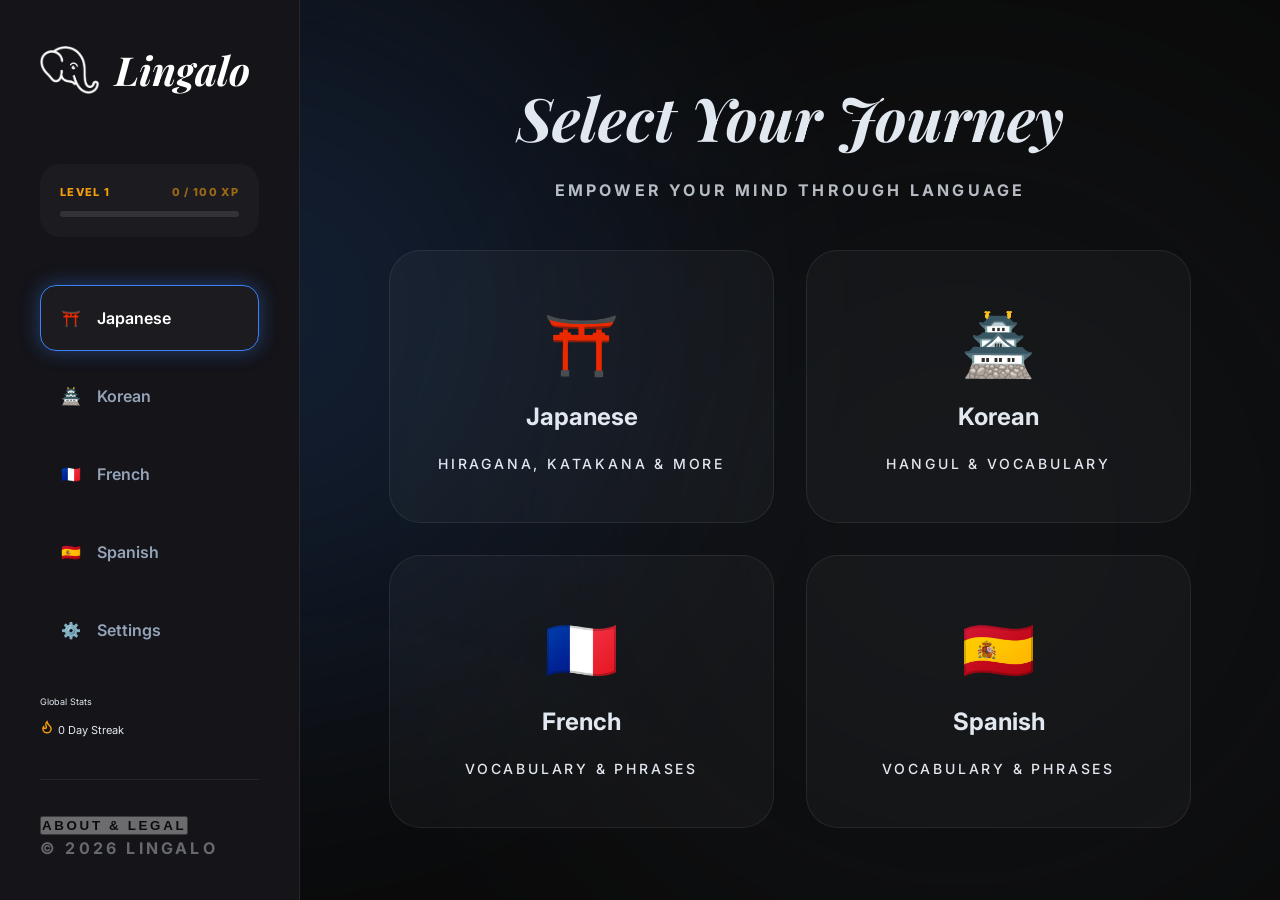
==== index.html @ cacd9b92 "Aded spanish language option, hopefully fixed Day Streak Stat" ====
<!DOCTYPE html>
<html lang="en">
<head>
    <meta charset="UTF-8">
    <meta name="viewport" content="width=device-width, initial-scale=1.0, maximum-scale=1.0, user-scalable=no, viewport-fit=cover">
    <title>Lingalo - Master Languages Professionally</title>
    <!-- SEO & Social Meta Tags -->
    <meta name="description" content="Master Japanese and Korean with Lingalo. Sleek, professional language learning with spaced repetition, XP gamification, and custom vocabulary tools.">
    <meta name="keywords" content="Japanese, Korean, Hiragana, Katakana, Hangul, SRS, Language Learning">
    <meta property="og:title" content="Lingalo - Master Languages">
    <meta property="og:description" content="Elevate your language skills with a professional, dashboard-driven learning experience.">
    <meta property="og:image" content="logo.png">
    <meta property="og:type" content="website">
    <meta name="twitter:card" content="summary_large_image">
    
    <link rel="icon" type="image/x-icon" href="favicon.ico">
    <link rel="manifest" href="manifest.json">
    <meta name="theme-color" content="#0b0b0b">

    <link rel="preconnect" href="https://fonts.googleapis.com">
    <link rel="preconnect" href="https://fonts.gstatic.com" crossorigin>
    <link href="https://fonts.googleapis.com/css2?family=Inter:wght@300;400;500;600;700&family=Noto+Sans+JP:wght@400;700&family=Noto+Sans+KR:wght@400;700&family=Playfair+Display:ital,wght@0,400;0,700;1,400&display=swap" rel="stylesheet">
    <link rel="stylesheet" href="styles.css">
</head>
<body>
    <div class="ambient-light">
        <div class="orb orb-1" id="orb-1"></div>
        <div class="orb orb-2" id="orb-2"></div>
    </div>

    <!-- MOBILE HEADER -->
    <header class="mobile-header">
        <div class="flex items-center gap-3">
            <img src="logo.png" alt="Logo" style="height: 32px; width: auto;">
            <h1 class="logo-text" style="font-size: 1.25rem;">Lingalo</h1>
        </div>
        <button type="button" id="menu-toggle" class="btn-outline" style="padding: 0.5rem 0.75rem;">
            <svg width="20" height="20" viewBox="0 0 24 24" fill="none" stroke="currentColor" stroke-width="2"><line x1="3" y1="12" x2="21" y2="12"/><line x1="3" y1="6" x2="21" y2="6"/><line x1="3" y1="18" x2="21" y2="18"/></svg>
        </button>
    </header>

    <div id="menu-overlay" class="mobile-menu-overlay"></div>
    <div id="mobile-drawer" class="mobile-drawer">
        <div class="flex justify-between items-center mb-8">
            <div class="flex items-center gap-3">
                <img src="logo.png" alt="Logo" style="height: 32px; width: auto;">
                <h1 class="logo-text" style="font-size: 1.5rem;">Lingalo</h1>
            </div>
            <button type="button" id="menu-close" class="text-white opacity-50">&times;</button>
        </div>
        
        <div class="xp-container" style="margin-bottom: 2rem;">
            <div class="flex justify-between items-center mb-1">
                <span class="xp-text">Level <span class="m-user-level">1</span></span>
                <span class="xp-text" style="opacity: 0.6;"><span class="m-user-xp">0</span> XP</span>
            </div>
            <div class="xp-bar-bg"><div class="xp-bar-fill m-xp-bar-fill"></div></div>
        </div>

        <nav class="nav-links">
            <div class="nav-item" data-lang="japanese" onclick="selectLanguage('japanese'); toggleMenu(false)">
                <span>⛩️</span>
                Japanese
            </div>
            <div class="nav-item" data-lang="korean" onclick="selectLanguage('korean'); toggleMenu(false)">
                <span>🏯</span>
                Korean
            </div>
            <div class="nav-item" data-lang="french" onclick="selectLanguage('french'); toggleMenu(false)">
                <span>🇫🇷</span>
                French
            </div>
            <div class="nav-item" data-lang="spanish" onclick="selectLanguage('spanish'); toggleMenu(false)">
                <span>🇪🇸</span>
                Spanish
            </div>
            <div class="nav-item" onclick="showSettings(); toggleMenu(false)">
                <span>⚙️</span>
                Settings
            </div>
        </nav>
    </div>

    <div class="app-container">
        <!-- SIDEBAR -->
        <aside class="sidebar">
            <div class="logo-container flex items-center gap-4">
                <img src="logo.png" alt="Logo" style="height: 48px; width: auto;">
                <h1 class="logo-text">Lingalo</h1>
            </div>

            <!-- XP / LEVEL CARD -->
            <div class="xp-container">
                <div class="flex justify-between items-center mb-1">
                    <span class="xp-text">Level <span id="user-level">1</span></span>
                    <span class="xp-text" style="opacity: 0.6;"><span id="user-xp">0</span> / <span id="xp-next">100</span> XP</span>
                </div>
                <div class="xp-bar-bg">
                    <div id="xp-bar-fill" class="xp-bar-fill"></div>
                </div>
            </div>

            <nav class="nav-links">
                <div class="nav-item active" data-lang="japanese" onclick="selectLanguage('japanese')">
                    <span>⛩️</span>
                    Japanese
                </div>
                <div class="nav-item" data-lang="korean" onclick="selectLanguage('korean')">
                    <span>🏯</span>
                    Korean
                </div>
                <div class="nav-item" data-lang="french" onclick="selectLanguage('french')">
                    <span>🇫🇷</span>
                    French
                </div>
                <div class="nav-item" data-lang="spanish" onclick="selectLanguage('spanish')">
                    <span>🇪🇸</span>
                    Spanish
                </div>
                <div class="nav-item" id="nav-settings" onclick="showSettings()">
                    <span>⚙️</span>
                    Settings
                </div>
            </nav>
            
            <div style="margin-top: 2rem;">
                <p class="stat-label" style="font-size: 9px; margin-bottom: 0.5rem;">Global Stats</p>
                <div class="flex flex-col gap-2">
                    <div class="pill-stat" style="background: transparent; padding: 0;">
                        <svg width="14" height="14" viewBox="0 0 24 24" fill="none" stroke="#f59e0b" stroke-width="2.5"><path d="M8.5 14.5A2.5 2.5 0 0 0 11 12c0-1.38-.5-2-1-3-1.072-2.143-.224-4.054 2-6 .5 2.5 2 4.9 4 6.5 2 1.6 3 3.5 3 5.5a7 7 0 1 1-14 0c0-1.153.433-2.294 1-3a2.5 2.5 0 0 0 2.5 2.5z"/></svg>
                        <span id="global-streak" style="font-size: 11px;">0 Day Streak</span>
                    </div>
                </div>
            </div>

            <div style="margin-top: auto; padding-top: 2rem; border-top: 1px solid var(--border);">
                <button onclick="showAbout()" class="text-[10px] text-gray-500 uppercase tracking-widest font-bold opacity-40 hover:opacity-100 transition-opacity">About & Legal</button>
                <p class="text-[10px] text-gray-500 uppercase tracking-widest font-bold opacity-40 mt-2">© <span id="year"></span> Lingalo</p>
            </div>
        </aside>

        <!-- MAIN CONTENT -->
        <main class="main-content">
            <div id="progress-container" class="hidden progress-container">
                <div id="progress-bar" class="progress-bar"></div>
            </div>

            <!-- SETTINGS VIEW -->
            <section id="settings-screen" class="hidden content-body fade-in">
                <div class="max-w-2xl w-full glass-panel space-y-12">
                    <h2 class="text-5xl font-bold serif-font italic text-center">Settings</h2>
                    
                    <div class="space-y-6">
                        <div class="flex justify-between items-center p-6 bg-white/5 rounded-2xl border border-white/5">
                            <div>
                                <h4 class="font-bold">Sound Effects</h4>
                                <p class="text-sm text-muted">Audio feedback for answers</p>
                            </div>
                            <button id="toggle-sfx" class="btn-primary" style="padding: 0.5rem 1.5rem;">ON</button>
                        </div>
                        <div class="flex justify-between items-center p-6 bg-white/5 rounded-2xl border border-white/5">
                            <div>
                                <h4 class="font-bold">Reset Progress</h4>
                                <p class="text-sm text-muted">Clear all XP, Levels, and Mastery</p>
                            </div>
                            <button onclick="resetAllProgress()" class="btn-outline !text-red-500 !border-red-500/20">RESET</button>
                        </div>
                    </div>
                    <button type="button" onclick="showScreen('language')" class="btn-primary w-full">Save & Close</button>
                </div>
            </section>

            <!-- ABOUT VIEW -->
            <section id="about-screen" class="hidden content-body fade-in">
                <div class="max-w-2xl w-full glass-panel space-y-8 text-left">
                    <h2 class="text-5xl font-bold serif-font italic text-center mb-12">About Lingalo</h2>
                    <p class="text-lg">Lingalo is a professional-grade language learning tool designed for rapid mastery of Japanese and Korean script and vocabulary.</p>
                    <div class="space-y-4">
                        <h4 class="font-bold text-xl">The Branding</h4>
                        <p class="text-muted">You may notice our logo is an elephant. We chose this because an elephant never forgets, a perfect symbol for your journey toward language mastery and long-term memory retention.</p>
                    </div>
                    <div class="space-y-4">
                        <h4 class="font-bold text-xl">The Methodology</h4>
                        <p class="text-muted">We combine Spaced Repetition (SRS) logic with immediate sensory feedback to create an optimal learning environment. Every session adapts to your personal mastery levels.</p>
                    </div>
                    <div class="space-y-4">
                        <h4 class="font-bold text-xl">Privacy First</h4>
                        <p class="text-muted">Lingalo does not collect or store your personal data on any server. All your progress is saved locally in your browser's memory. We respect your privacy.</p>
                    </div>
                    <button type="button" onclick="showScreen('language')" class="btn-primary w-full mt-12">Back to Dashboard</button>
                </div>
            </section>

            <!-- LANGUAGE SCREEN -->
            <section id="language-screen" class="content-body fade-in">
                <div class="text-center space-y-8 max-w-4xl">
                    <div class="space-y-4 mb-12">
                        <h2 class="text-6xl font-bold serif-font italic">Select Your Journey</h2>
                        <p class="text-base tracking-widest text-blue-500 font-bold opacity-80 uppercase">Empower your mind through language</p>
                    </div>
                    <div class="grid grid-cols-1 md:grid-cols-2 gap-8">
                        <div class="hero-card" onclick="selectLanguage('japanese')">
                            <div class="text-6xl mb-6">⛩️</div>
                            <h3 class="text-2xl font-bold mb-2">Japanese</h3>
                            <p class="text-sm text-gray-500 uppercase tracking-widest font-medium">Hiragana, Katakana & More</p>
                        </div>
                        <div class="hero-card" onclick="selectLanguage('korean')">
                            <div class="text-6xl mb-6">🏯</div>
                            <h3 class="text-2xl font-bold mb-2">Korean</h3>
                            <p class="text-sm text-gray-500 uppercase tracking-widest font-medium">Hangul & Vocabulary</p>
                        </div>
                        <div class="hero-card" onclick="selectLanguage('french')">
                            <div class="text-6xl mb-6">🇫🇷</div>
                            <h3 class="text-2xl font-bold mb-2">French</h3>
                            <p class="text-sm text-gray-500 uppercase tracking-widest font-medium">Vocabulary & Phrases</p>
                        </div>
                        <div class="hero-card" onclick="selectLanguage('spanish')">
                            <div class="text-6xl mb-6">🇪🇸</div>
                            <h3 class="text-2xl font-bold mb-2">Spanish</h3>
                            <p class="text-sm text-gray-500 uppercase tracking-widest font-medium">Vocabulary & Phrases</p>
                        </div>
                    </div>
                </div>
            </section>

            <!-- APP SCREEN (Flow Steps) -->
            <section id="app-screen" class="hidden content-body">
                <!-- STEP 0: INTRO -->
                <div id="flow-step-0" class="step-container text-center space-y-12">
                    <div class="space-y-6">
                        <div class="text-8xl mb-4" id="intro-emoji">⛩️</div>
                        <h1 class="text-8xl font-bold serif-font italic" id="intro-title">QuickKana</h1>
                        <p class="text-lg tracking-widest text-blue-500 uppercase font-bold opacity-80" id="intro-subtitle">Master the Art of Japanese</p>
                    </div>
                    <button type="button" onclick="nextStep(1)" class="btn-primary">GET STARTED →</button>
                    <div class="pt-8 opacity-30 text-sm uppercase tracking-widest font-bold" id="intro-tags">
                        Hiragana • Katakana • Vocabulary
                    </div>
                </div>

                <!-- STEP 1: PATH SELECTOR -->
                <div id="flow-step-1" class="hidden step-container space-y-10">
                    <div class="text-center space-y-2">
                        <p class="text-sm tracking-widest text-blue-500 uppercase font-bold">Step 1: Choose Path</p>
                        <h2 class="text-6xl font-bold serif-font italic">What are we learning today?</h2>
                    </div>
                    <div class="grid grid-cols-1 md\:grid-cols-2 gap-8 max-w-3xl mx-auto">
                        <div class="hero-card" onclick="selectFlow('chars', event)">
                            <div class="flex items-center justify-center h-32 mb-4">
                                <div class="text-7xl opacity-40 lang-font" id="path-chars-icon">あア</div>
                            </div>
                            <h3 class="text-2xl font-bold mb-2">Characters</h3>
                            <p class="text-sm text-gray-500 uppercase tracking-widest font-medium">The Fundamentals</p>
                        </div>
                        <div class="hero-card" onclick="selectFlow('vocab', event)">
                            <div class="flex items-center justify-center h-32 mb-4">
                                <div class="text-7xl opacity-40 lang-font" id="path-vocab-icon">りんご</div>
                            </div>
                            <h3 class="text-2xl font-bold mb-2">Vocabulary</h3>
                            <p class="text-sm text-gray-500 uppercase tracking-widest font-medium">Applied Language</p>
                        </div>
                    </div>
                    <div class="text-center pt-8">
                        <button type="button" onclick="prevStep(0)" class="btn-outline">← Back to Intro</button>
                    </div>
                </div>

                <!-- STEP 2: CATEGORY SELECTOR -->
                <div id="flow-step-2" class="hidden step-container space-y-12">
                    <div class="text-center space-y-4">
                        <p id="step-2-label" class="text-sm tracking-widest text-blue-500 uppercase font-bold">Step 2</p>
                        <h2 class="text-5xl font-bold serif-font italic">Refine your focus</h2>
                    </div>

                    <div id="filter-chars" class="hidden grid grid-cols-2 md\:grid-cols-4 gap-6"></div>

                    <div id="filter-vocab" class="hidden space-y-12 text-center">
                        <div class="flex justify-center gap-6 mb-8">
                            <button type="button" class="btn-outline segment-btn active" onclick="switchVocabTab('curated', event)">Curated</button>
                            <button type="button" class="btn-outline segment-btn" onclick="switchVocabTab('library', event)">My Library</button>
                        </div>
                        <div id="vocab-curated" class="grid grid-cols-1 md:grid-cols-3 gap-6"></div>
                        <div id="vocab-library" class="hidden space-y-8">
                            <div id="custom-word-bank" class="max-h-80 overflow-y-auto space-y-4 custom-scrollbar glass-panel text-left"></div>
                            <button type="button" class="btn-outline w-full" id="custom-cat-btn">+ Add More Words</button>
                            <div id="custom-importer" class="hidden glass-panel text-left fade-in">
                                <div id="importer-input-step" class="space-y-4">
                                    <textarea id="custom-input" placeholder="apple, water, cat..." class="w-full h-40 bg-black/60 border border-white/10 rounded-2xl p-6 text-white outline-none focus:border-blue-500 transition-all text-lg"></textarea>
                                    <button type="button" id="translate-btn" class="btn-primary w-full">Translate Words</button>
                                </div>
                                <div id="importer-preview-step" class="hidden space-y-6">
                                    <div id="preview-list" class="max-h-80 overflow-y-auto space-y-3 custom-scrollbar"></div>
                                    <button type="button" id="add-to-list-btn" class="btn-primary w-full">Add All to Library</button>
                                </div>
                                <div id="import-status" class="mt-4 text-sm uppercase opacity-50 font-bold text-center"></div>
                            </div>
                        </div>
                    </div>

                    <div class="flex justify-center gap-6 pt-12">
                        <button type="button" onclick="prevStep(1)" class="btn-outline">← Back</button>
                        <button type="button" onclick="nextStep(3)" class="btn-primary px-12">Continue →</button>
                    </div>
                </div>

                <!-- STEP 3: MODE SELECTOR -->
                <div id="flow-step-3" class="hidden step-container space-y-12">
                    <div class="text-center space-y-4">
                        <p class="text-sm tracking-widest text-blue-500 uppercase font-bold">Final Step</p>
                        <h2 class="text-5xl font-bold serif-font italic">Select training mode</h2>
                    </div>

                    <div class="grid grid-cols-1 md\:grid-cols-2 gap-12">
                        <div class="space-y-8">
                            <p class="text-sm text-gray-500 uppercase tracking-widest font-bold opacity-60 text-left">1. Choose Activity</p>
                            <div class="grid gap-4">
                                <div class="mode-card" data-mode="quiz">
                                    <div class="mode-card-icon">🎯</div>
                                    <div class="mode-card-content">
                                        <span class="mode-card-title">QUIZ</span>
                                        <span class="mode-card-desc">Multiple choice practice</span>
                                    </div>
                                </div>
                                <div class="mode-card" data-mode="flashcards">
                                    <div class="mode-card-icon">🃏</div>
                                    <div class="mode-card-content">
                                        <span class="mode-card-title">CARDS</span>
                                        <span class="mode-card-desc">Spaced repetition deck</span>
                                    </div>
                                </div>
                                <div class="mode-card" data-mode="typing">
                                    <div class="mode-card-icon">⌨️</div>
                                    <div class="mode-card-content">
                                        <span class="mode-card-title">TYPE</span>
                                        <span class="mode-card-desc">Keyboard input training</span>
                                    </div>
                                </div>
                                <div class="mode-card" data-mode="speedMatch">
                                    <div class="mode-card-icon">⚡</div>
                                    <div class="mode-card-content">
                                        <span class="mode-card-title">SPEED</span>
                                        <span class="mode-card-desc">Timed rapid-fire challenge</span>
                                    </div>
                                </div>
                            </div>
                        </div>
                        <div class="space-y-8">
                            <p class="text-sm text-gray-500 uppercase tracking-widest font-bold opacity-60 text-left">2. Customize Session</p>
                            <div class="grid gap-4">
                                <div class="mode-card" id="opt-reverse">
                                    <div class="mode-card-icon">🔄</div>
                                    <div class="mode-card-content">
                                        <span class="mode-card-title">REVERSE MODE</span>
                                        <p id="reverse-desc" class="mode-card-desc"></p>
                                    </div>
                                    <div class="status-dot"></div>
                                </div>
                                <div class="mode-card" id="opt-test-all">
                                    <div class="mode-card-icon">♾️</div>
                                    <div class="mode-card-content">
                                        <span class="mode-card-title">TEST ALL</span>
                                        <span class="mode-card-desc">Practice every single item</span>
                                    </div>
                                    <div class="status-dot"></div>
                                </div>
                                <div class="mode-card" id="opt-teach">
                                    <div class="mode-card-icon">👨‍🏫</div>
                                    <div class="mode-card-content">
                                        <span class="mode-card-title">TEACH MODE</span>
                                        <span class="mode-card-desc">Repeat missed questions</span>
                                    </div>
                                    <div class="status-dot"></div>
                                </div>
                            </div>
                        </div>
                    </div>

                    <div class="flex justify-center gap-6 pt-12">
                        <button type="button" onclick="prevStep(2)" class="btn-outline">← Back</button>
                        <button type="button" id="start-button" class="btn-primary px-12">Start Session</button>
                    </div>
                </div>
            </section>

            <!-- STUDY SCREEN -->
            <section id="study-screen" class="hidden w-full flex-grow flex flex-col">
                <header class="screen-header">
                    <button type="button" id="quit-button" class="btn-outline !text-red-500 !border-red-500/20 hover:!bg-red-500/10">🚪 Quit</button>
                    <div class="flex gap-4">
                        <div id="timer-display" class="hidden pill-stat !text-yellow-500 border-yellow-500/20">⚡ <span id="timer-val">60s</span></div>
                        <button type="button" id="audio-button" class="pill-stat">🔊 REPLAY</button>
                        <div class="pill-stat">SCORE: <span id="score-counter">0</span></div>
                        <div class="pill-stat">STREAK: <span id="streak-counter" class="text-[var(--accent)]">0</span></div>
                    </div>
                </header>
                <div class="content-body">
                    <div class="quiz-container">
                        <div id="question-display" class="question-display"></div>
                        <div id="options-grid" class="options-grid"></div>
                        <div id="typing-controls" class="hidden space-y-8">
                            <div id="typing-display" class="text-4xl font-bold tracking-widest bg-white/5 p-8 rounded-2xl border border-white/10 min-w-[300px]"></div>
                            <div id="virtual-keyboard" class="virtual-keyboard"></div>
                        </div>
                        <div id="fc-controls" class="hidden flex justify-center gap-8">
                            <button type="button" class="btn-outline !rounded-full w-20 h-20 text-2xl" id="prev-fc">←</button>
                            <button type="button" class="btn-primary !rounded-full w-24 h-24 text-4xl" id="flip-fc">↻</button>
                            <button type="button" class="btn-outline !rounded-full w-20 h-20 text-2xl" id="next-fc">→</button>
                        </div>
                    </div>
                </div>
            </section>

            <!-- RESULTS SCREEN -->
            <section id="results-screen" class="hidden content-body fade-in">
                <div class="text-center space-y-12 w-full max-w-4xl">
                    <div class="space-y-4">
                        <div class="text-8xl mb-4">🏆</div>
                        <h2 class="text-5xl font-bold serif-font italic">Session Complete</h2>
                        <p class="text-base tracking-widest text-blue-500 uppercase font-bold">Outstanding Performance!</p>
                    </div>
                    <div class="grid grid-cols-1 md:grid-cols-3 gap-4 md:gap-8">
                        <div class="glass-panel text-center p-6 md:p-8">
                            <p class="text-[10px] text-gray-500 uppercase font-bold mb-2">Final Score</p>
                            <p id="final-score" class="text-4xl md:text-5xl font-bold">0</p>
                        </div>
                        <div class="glass-panel text-center p-6 md:p-8">
                            <p class="text-[10px] text-gray-500 uppercase font-bold mb-2">Accuracy</p>
                            <p id="final-acc" class="text-4xl md:text-5xl font-bold">0%</p>
                        </div>
                        <div class="glass-panel text-center p-6 md:p-8">
                            <p class="text-[10px] text-gray-500 uppercase font-bold mb-2">Best Streak</p>
                            <p id="final-streak" class="text-4xl md:text-5xl font-bold text-[var(--accent)]">0</p>
                        </div>
                    </div>
                    <div class="flex flex-col md:flex-row justify-center items-center gap-4 md:gap-6 pt-8">
                        <button type="button" id="home-btn" class="btn-outline px-10">Main Menu</button>
                        <button type="button" id="retry-btn" class="btn-primary px-10">Retry Session</button>
                    </div>
                </div>
            </section>
        </main>
    </div>

    <script src="app.js"></script>
</body>
</html>
---- styles.css ----
:root {
    --accent: #3b82f6;
    --accent-glow: rgba(59, 130, 246, 0.4);
    --bg-dark: #0b0b0b;
    --bg-panel: #141419;
    --bg-item: rgba(255, 255, 255, 0.03);
    --bg-item-hover: rgba(255, 255, 255, 0.06);
    --border: rgba(255, 255, 255, 0.08);
    --border-hover: rgba(255, 255, 255, 0.2);
    --text-main: #e2e8f0;
    --text-muted: #94a3b8;
    --error: #ef4444;
    --success: #10b981;
    --font-serif: 'Playfair Display', serif;
    --font-sans: 'Inter', sans-serif;
    --sidebar-width: 300px;
    --header-height: 70px;
}

* {
    margin: 0;
    padding: 0;
    box-sizing: border-box;
    -webkit-tap-highlight-color: transparent;
}

body {
    background-color: var(--bg-dark);
    color: var(--text-main);
    font-family: var(--font-sans);
    min-height: 100vh;
    display: flex;
    flex-direction: column;
    overflow-x: hidden;
    line-height: 1.5;
}

/* Layout */
.app-container {
    display: flex;
    width: 100%;
    height: 100vh;
}

.sidebar {
    width: var(--sidebar-width);
    background-color: var(--bg-panel);
    border-right: 1px solid var(--border);
    display: flex;
    flex-direction: column;
    padding: 2.5rem;
    flex-shrink: 0;
    backdrop-filter: blur(12px);
    z-index: 100;
}

.main-content {
    flex-grow: 1;
    overflow-y: auto;
    position: relative;
    display: flex;
    flex-direction: column;
    width: 100%;
}

/* Mobile Nav */
.mobile-header {
    display: none;
    height: var(--header-height);
    background: var(--bg-panel);
    border-bottom: 1px solid var(--border);
    padding: 0 1.5rem;
    align-items: center;
    justify-content: space-between;
    position: sticky;
    top: 0;
    z-index: 1000;
    backdrop-filter: blur(12px);
}

.mobile-menu-overlay {
    position: fixed;
    inset: 0;
    background: rgba(0,0,0,0.8);
    z-index: 2000;
    display: none;
    backdrop-filter: blur(4px);
}

.mobile-menu-overlay.active { display: block; }

.mobile-drawer {
    position: fixed;
    top: 0;
    left: -300px;
    width: 300px;
    height: 100%;
    background: var(--bg-panel);
    z-index: 2001;
    transition: left 0.3s cubic-bezier(0.4, 0, 0.2, 1);
    padding: 2.5rem;
    display: flex;
    flex-direction: column;
}

.mobile-drawer.active { left: 0; }

/* Sidebar Elements */
.logo-container { margin-bottom: 4rem; }
.logo-text { font-family: var(--font-serif); font-size: 2.5rem; font-weight: 700; font-style: italic; color: white; }

.nav-links { display: flex; flex-direction: column; gap: 0.75rem; }
.nav-item {
    padding: 1.25rem;
    border-radius: 16px;
    background: transparent;
    border: 1px solid transparent;
    color: var(--text-muted);
    font-weight: 600;
    font-size: 1rem;
    display: flex;
    align-items: center;
    gap: 1rem;
    transition: all 0.2s;
    cursor: pointer;
}

.nav-item:hover { background: var(--bg-item); color: white; }
.nav-item.active { background: var(--bg-item); border-color: var(--accent); color: white; box-shadow: 0 0 20px var(--accent-glow); }

/* XP Visuals */
.xp-container { padding: 1.25rem; background: rgba(255, 255, 255, 0.03); border-radius: 20px; margin-bottom: 3rem; }
.xp-bar-bg { height: 6px; background: rgba(255, 255, 255, 0.1); border-radius: 3px; margin-top: 10px; overflow: hidden; }
.xp-bar-fill { height: 100%; background: linear-gradient(90deg, #f59e0b, #fbbf24); width: 0%; transition: width 0.5s ease; }
.xp-text { font-size: 11px; font-weight: 800; color: #f59e0b; text-transform: uppercase; letter-spacing: 0.12em; }

/* Premium Animations */
@keyframes shake { 0%, 100% { transform: translateX(0); } 25% { transform: translateX(-8px); } 75% { transform: translateX(8px); } }
@keyframes pulse-success { 0% { transform: scale(1); box-shadow: 0 0 0 0 rgba(16, 185, 129, 0.4); } 70% { transform: scale(1.02); box-shadow: 0 0 0 15px rgba(16, 185, 129, 0); } 100% { transform: scale(1); box-shadow: 0 0 0 0 rgba(16, 185, 129, 0); } }
@keyframes float-up { from { opacity: 0; transform: translateY(30px); } to { opacity: 1; transform: translateY(0); } }
.shake { animation: shake 0.2s ease-in-out 0s 2; }
.pulse-success { animation: pulse-success 0.5s ease-out; }
.fade-in-up { animation: float-up 0.6s cubic-bezier(0.16, 1, 0.3, 1) forwards; }

/* Components */
.glass-panel { background: var(--bg-panel); border: 1px solid var(--border); border-radius: 32px; padding: 3rem; backdrop-filter: blur(8px); }
.hero-card { 
    background: var(--bg-item); 
    border: 1px solid var(--border); 
    border-radius: 32px; 
    padding: 3rem; 
    transition: all 0.4s cubic-bezier(0.175, 0.885, 0.32, 1.275); 
    cursor: pointer; 
    text-align: center; 
    position: relative;
    display: flex;
    flex-direction: column;
    align-items: center;
    gap: 10px;
}
.hero-card:hover { border-color: var(--accent); background: var(--bg-item-hover); transform: translateY(-10px); box-shadow: 0 20px 40px rgba(0,0,0,0.6); }
.hero-card.selected { border-color: var(--accent); background: rgba(255, 255, 255, 0.1); box-shadow: 0 0 30px var(--accent-glow); transform: scale(1.02); }
.hero-card.selected::after { content: '✓'; position: absolute; top: 1rem; right: 1rem; width: 30px; height: 30px; background: var(--accent); color: black; border-radius: 50%; display: flex; items-center: center; justify-content: center; font-weight: 900; font-size: 0.8rem; }

.btn-primary { background: transparent; border: 2px solid var(--accent); color: var(--accent); padding: 1.25rem 3rem; border-radius: 18px; font-weight: 800; font-size: 1rem; letter-spacing: 0.15em; text-transform: uppercase; cursor: pointer; transition: all 0.3s; }
.btn-primary:hover:not(:disabled) { background: var(--accent); color: black; box-shadow: 0 0 30px var(--accent-glow); transform: translateY(-3px); }
.btn-outline { background: var(--bg-item); border: 1px solid var(--border); color: var(--text-muted); padding: 1.25rem 2rem; border-radius: 18px; font-weight: 700; cursor: pointer; transition: all 0.2s; position: relative; }
.btn-outline:hover { border-color: var(--border-hover); color: white; background: var(--bg-item-hover); }
.btn-outline.selected { border-color: var(--accent); background: var(--accent); color: black; box-shadow: 0 0 20px var(--accent-glow); }
.btn-outline.selected::after { content: '●'; position: absolute; top: 0.5rem; right: 0.75rem; font-size: 0.6rem; color: black; opacity: 0.5; }

.step-container { width: 100%; display: flex; flex-direction: column; align-items: center; justify-content: center; text-align: center; }

.lang-font { font-family: 'Noto Sans JP', 'Noto Sans KR', sans-serif; display: block; }

/* Study Screens */
.screen-header { padding: 2rem 5rem; display: flex; justify-content: space-between; align-items: center; border-bottom: 1px solid var(--border); width: 100%; background: var(--bg-panel); }
.content-body { flex-grow: 1; display: flex; flex-direction: column; align-items: center; justify-content: center; padding: 4rem 2rem; width: 100%; max-width: 1400px; margin: 0 auto; }
.quiz-container { width: 100%; max-width: 1100px; text-align: center; }
.question-display { font-size: clamp(6rem, 20vw, 12rem); font-weight: 800; margin-bottom: 4rem; color: white; line-height: 1; }
.options-grid { display: grid; grid-template-columns: repeat(2, 1fr); gap: 2rem; width: 100%; }
.btn-option { 
    background: var(--bg-item); border: 1px solid var(--border); padding: clamp(2rem, 6vw, 4rem); border-radius: 32px; 
    font-size: clamp(1.2rem, 4vw, 2rem); font-weight: 800; color: white; cursor: pointer; transition: all 0.2s;
}
.btn-option:hover { border-color: var(--accent); background: var(--bg-item-hover); transform: translateY(-5px); }

/* Mode Cards */
.mode-card { background: var(--bg-item); border: 1px solid var(--border); padding: 2rem; border-radius: 24px; display: flex; align-items: center; gap: 1.5rem; cursor: pointer; transition: all 0.3s; width: 100%; }
.mode-card.selected { border-color: var(--accent); background: rgba(255,255,255,0.08); box-shadow: 0 0 25px var(--accent-glow); }
.mode-card-icon { width: 60px; height: 60px; background: rgba(255,255,255,0.05); border-radius: 16px; display: flex; align-items: center; justify-content: center; font-size: 2rem; flex-shrink: 0; }
.mode-card-content { display: flex; flex-direction: column; text-align: left; }
.mode-card-title { font-weight: 800; font-size: 1.1rem; color: white; }
.mode-card-desc { font-size: 0.85rem; color: var(--text-muted); margin-top: 0.25rem; }
.status-dot { width: 10px; height: 10px; border-radius: 50%; background: rgba(255, 255, 255, 0.1); margin-left: auto; flex-shrink: 0; }
.mode-card.selected .status-dot { background: var(--accent); box-shadow: 0 0 10px var(--accent); }

/* Utilities */
.flex { display: flex; }
.flex-col { flex-direction: column; }
.items-center { align-items: center; }
.justify-center { justify-content: center; }
.justify-between { justify-content: space-between; }
.text-center { text-align: center; }
.text-left { text-align: left; }
.w-full { width: 100%; }
.h-auto { height: auto; }
.h-32 { height: 8rem; }
.hidden { display: none !important; }

/* Spacing Utilities */
.gap-10 { gap: 10px; }
.space-y-4 > * + * { margin-top: 1rem; }
.space-y-6 > * + * { margin-top: 1.5rem; }
.space-y-8 > * + * { margin-top: 2rem; }
.space-y-10 > * + * { margin-top: 2.5rem; }
.space-y-12 > * + * { margin-top: 3rem; }
.space-y-16 > * + * { margin-top: 4rem; }

.mb-1 { margin-bottom: 0.25rem; }
.mb-2 { margin-bottom: 0.5rem; }
.mb-4 { margin-bottom: 1rem; }
.mb-8 { margin-bottom: 2rem; }
.mb-12 { margin-bottom: 3rem; }
.mt-1 { margin-top: 0.25rem; }
.mt-4 { margin-top: 1rem; }
.mt-8 { margin-top: 2rem; }
.pt-8 { padding-top: 2rem; }
.pt-12 { padding-top: 3rem; }

/* Text Utilities */
.text-xs { font-size: 0.75rem; }
.text-sm { font-size: 0.875rem; }
.text-base { font-size: 1rem; }
.text-lg { font-size: 1.125rem; }
.text-xl { font-size: 1.25rem; }
.text-2xl { font-size: 1.5rem; }
.text-3xl { font-size: 1.875rem; }
.text-4xl { font-size: 2.25rem; }
.text-5xl { font-size: 3rem; }
.text-6xl { font-size: 3.75rem; }
.text-7xl { font-size: 4.5rem; }
.text-8xl { font-size: 6rem; }
.text-9xl { font-size: 8rem; }

.font-bold { font-weight: 700; }
.font-extrabold { font-weight: 800; }
.font-medium { font-weight: 500; }
.italic { font-style: italic; }
.uppercase { text-transform: uppercase; }
.tracking-widest { letter-spacing: 0.2em; }
.tracking-tight { letter-spacing: -0.025em; }
.opacity-30 { opacity: 0.3; }
.opacity-40 { opacity: 0.4; }
.opacity-50 { opacity: 0.5; }
.opacity-60 { opacity: 0.6; }
.opacity-80 { opacity: 0.8; }

.serif-font { font-family: var(--font-serif); }

/* Grid Utilities */
.grid { display: grid; }
.gap-3 { gap: 0.75rem; }
.gap-4 { gap: 1rem; }
.gap-8 { gap: 2rem; }
.gap-12 { gap: 3rem; }
.grid-cols-1 { grid-template-columns: 1fr; }
.grid-cols-2 { grid-template-columns: repeat(2, 1fr); }
.grid-cols-3 { grid-template-columns: repeat(3, 1fr); }
.grid-cols-4 { grid-template-columns: repeat(4, 1fr); }

@media (min-width: 768px) {
    .md\:grid-cols-2 { grid-template-columns: repeat(2, 1fr); }
    .md\:grid-cols-3 { grid-template-columns: repeat(3, 1fr); }
    .md\:grid-cols-4 { grid-template-columns: repeat(4, 1fr); }
    .md\:flex-row { flex-direction: row; }
    .md\:gap-8 { gap: 2rem; }
    .md\:gap-6 { gap: 1.5rem; }
}

/* SRS Dots */
.mastery-dots { display: flex; gap: 5px; justify-content: center; margin-top: 1.5rem; }
.mastery-dot { width: 8px; height: 8px; border-radius: 50%; background: rgba(255,255,255,0.1); }
.mastery-dot.filled { background: var(--success); box-shadow: 0 0 8px var(--success); }

@media (max-width: 1024px) {
    .sidebar { display: none; }
    .mobile-header { display: flex; }
    .app-container { height: auto; min-height: 100vh; flex-direction: column; }
    .main-content { height: auto; min-height: calc(100vh - var(--header-height)); }
    .screen-header { padding: 1.5rem 1rem; flex-direction: column; gap: 1.5rem; }
    .content-body { padding: 2rem 1.5rem; }
    .question-display { font-size: clamp(4rem, 20vw, 7rem); }
}

@media (max-width: 640px) {
    .options-grid { grid-template-columns: 1fr; }
    .hero-card { padding: 1.5rem; border-radius: 24px; }
    .hero-card .text-6xl { font-size: 2.5rem; margin-bottom: 1rem; }
    .hero-card h3 { font-size: 1.25rem; }
    .logo-text { font-size: 1.75rem; }
    .btn-primary, .btn-outline { width: 100%; padding: 1.25rem 1.5rem; font-size: 0.9rem; }
    .text-6xl { font-size: 2.25rem; }
    .text-5xl { font-size: 1.75rem; }
    .text-8xl { font-size: 3rem; }
    .gap-8 { gap: 1rem; }
}

/* Ambient Orbs */
.ambient-light { position: fixed; inset: 0; pointer-events: none; z-index: -1; overflow: hidden; }
.orb { position: absolute; border-radius: 50%; filter: blur(120px); opacity: 0.2; animation: float 20s infinite ease-in-out; }
.orb-1 { top: -15%; left: -15%; width: 70vw; height: 70vw; background: radial-gradient(circle, var(--accent), transparent); }
.orb-2 { bottom: -15%; right: -15%; width: 80vw; height: 80vw; background: radial-gradient(circle, #2d3748, transparent); animation-delay: -10s; }

/* Particle */
.particle { position: absolute; pointer-events: none; width: 8px; height: 8px; border-radius: 50%; z-index: 100; }
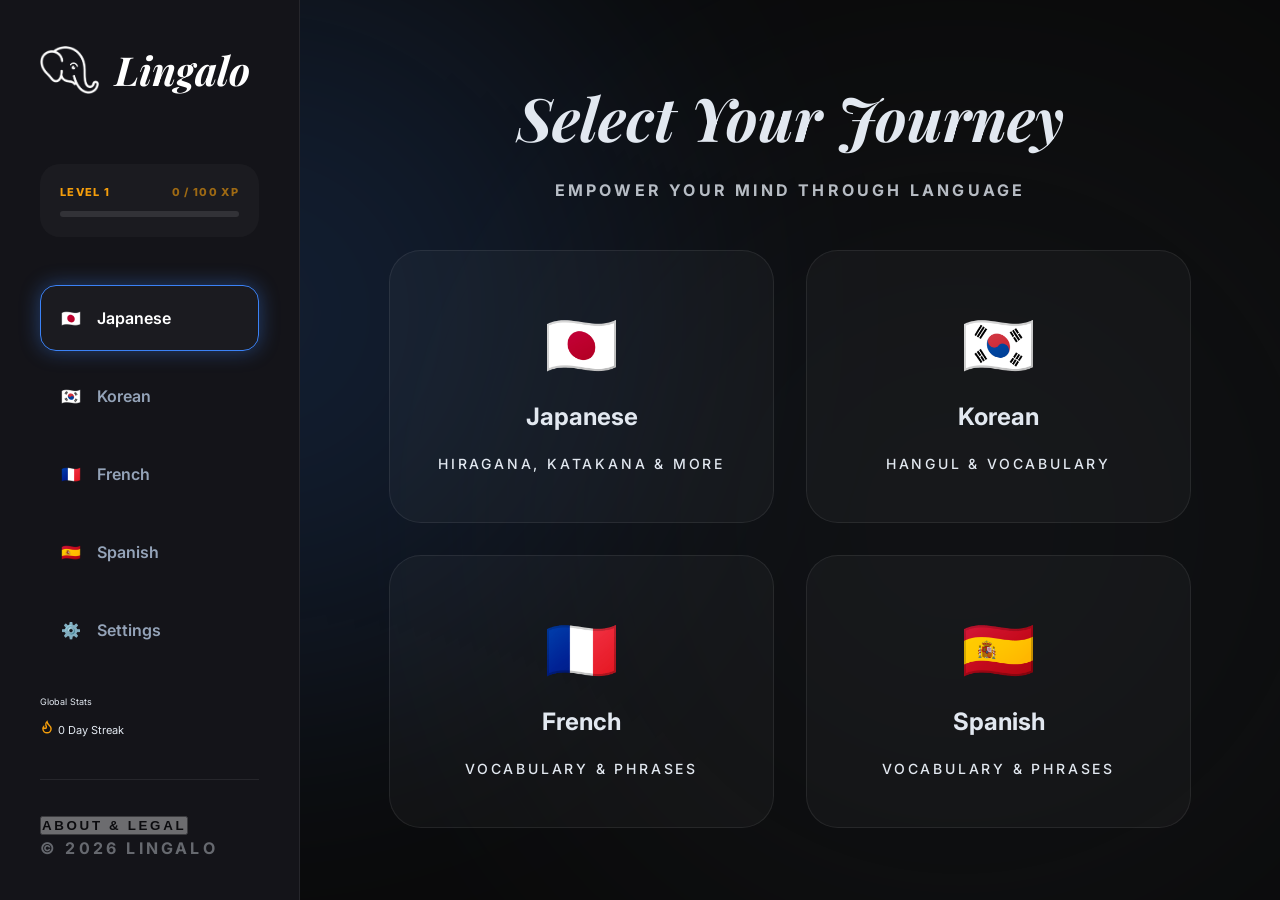
==== commit 1de82ad5: "Updated Icon and ReadMe" ====
--- a/index.html
+++ b/index.html
@@ -59,11 +59,11 @@
 
         <nav class="nav-links">
             <div class="nav-item" data-lang="japanese" onclick="selectLanguage('japanese'); toggleMenu(false)">
-                <span>⛩️</span>
+                <span>🇯🇵</span>
                 Japanese
             </div>
             <div class="nav-item" data-lang="korean" onclick="selectLanguage('korean'); toggleMenu(false)">
-                <span>🏯</span>
+                <span>🇰🇷</span>
                 Korean
             </div>
             <div class="nav-item" data-lang="french" onclick="selectLanguage('french'); toggleMenu(false)">
@@ -102,11 +102,11 @@
 
             <nav class="nav-links">
                 <div class="nav-item active" data-lang="japanese" onclick="selectLanguage('japanese')">
-                    <span>⛩️</span>
+                    <span>🇯🇵</span>
                     Japanese
                 </div>
                 <div class="nav-item" data-lang="korean" onclick="selectLanguage('korean')">
-                    <span>🏯</span>
+                    <span>🇰🇷</span>
                     Korean
                 </div>
                 <div class="nav-item" data-lang="french" onclick="selectLanguage('french')">
@@ -200,12 +200,12 @@
                     </div>
                     <div class="grid grid-cols-1 md:grid-cols-2 gap-8">
                         <div class="hero-card" onclick="selectLanguage('japanese')">
-                            <div class="text-6xl mb-6">⛩️</div>
+                            <div class="text-6xl mb-6">🇯🇵</div>
                             <h3 class="text-2xl font-bold mb-2">Japanese</h3>
                             <p class="text-sm text-gray-500 uppercase tracking-widest font-medium">Hiragana, Katakana & More</p>
                         </div>
                         <div class="hero-card" onclick="selectLanguage('korean')">
-                            <div class="text-6xl mb-6">🏯</div>
+                            <div class="text-6xl mb-6">🇰🇷</div>
                             <h3 class="text-2xl font-bold mb-2">Korean</h3>
                             <p class="text-sm text-gray-500 uppercase tracking-widest font-medium">Hangul & Vocabulary</p>
                         </div>
@@ -228,7 +228,7 @@
                 <!-- STEP 0: INTRO -->
                 <div id="flow-step-0" class="step-container text-center space-y-12">
                     <div class="space-y-6">
-                        <div class="text-8xl mb-4" id="intro-emoji">⛩️</div>
+                        <div class="text-8xl mb-4" id="intro-emoji">🇯🇵</div>
                         <h1 class="text-8xl font-bold serif-font italic" id="intro-title">QuickKana</h1>
                         <p class="text-lg tracking-widest text-blue-500 uppercase font-bold opacity-80" id="intro-subtitle">Master the Art of Japanese</p>
                     </div>
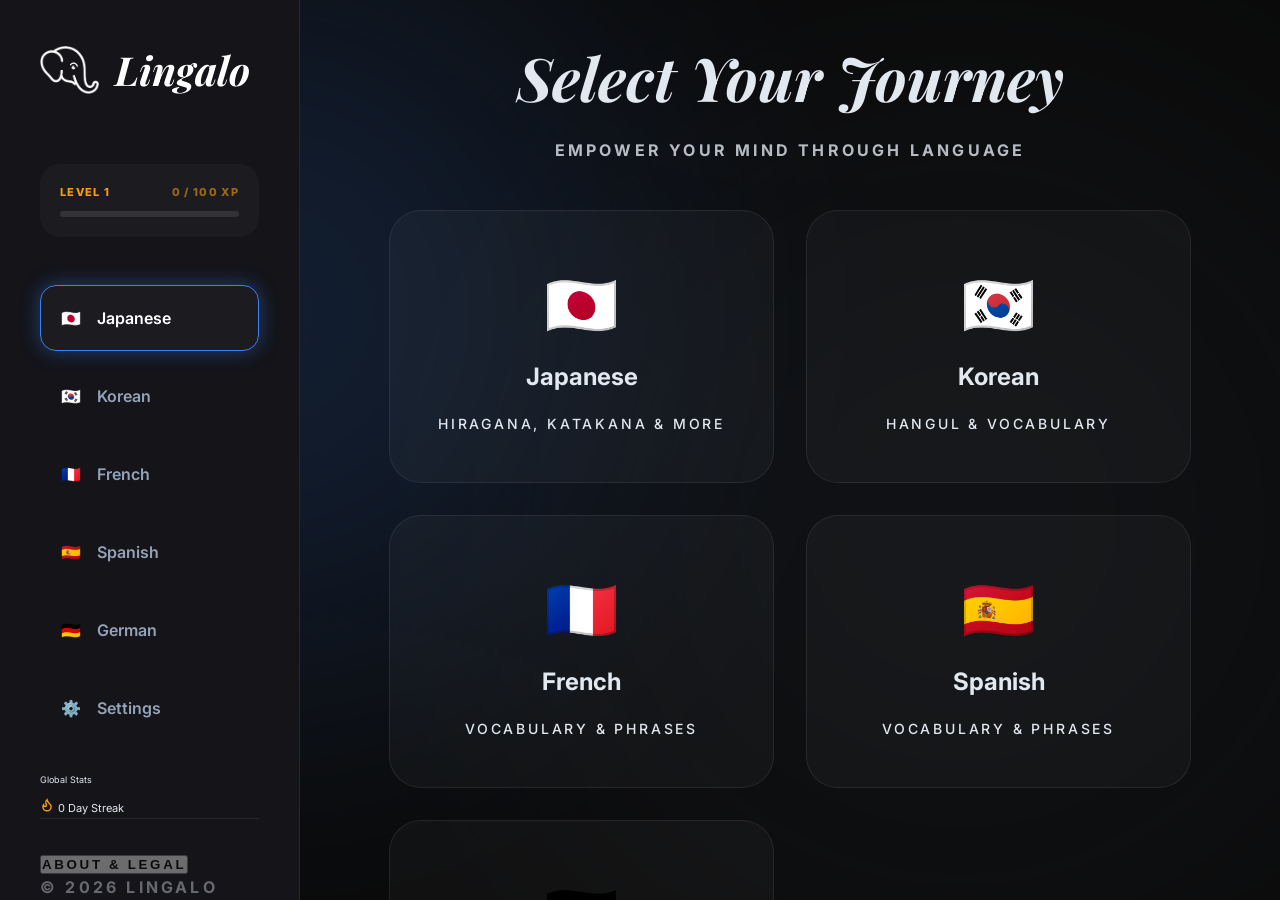
==== commit 78de3216: "Lingalo v1.3.1 {Added German Langugage, Squashed bugs}" ====
--- a/index.html
+++ b/index.html
@@ -9,18 +9,18 @@
     <meta name="keywords" content="Japanese, Korean, Hiragana, Katakana, Hangul, SRS, Language Learning">
     <meta property="og:title" content="Lingalo - Master Languages">
     <meta property="og:description" content="Elevate your language skills with a professional, dashboard-driven learning experience.">
-    <meta property="og:image" content="logo.png">
+    <meta property="og:image" content="assets/logo.png">
     <meta property="og:type" content="website">
     <meta name="twitter:card" content="summary_large_image">
     
-    <link rel="icon" type="image/x-icon" href="favicon.ico">
+    <link rel="icon" type="image/x-icon" href="assets/favicon.ico">
     <link rel="manifest" href="manifest.json">
     <meta name="theme-color" content="#0b0b0b">
 
     <link rel="preconnect" href="https://fonts.googleapis.com">
     <link rel="preconnect" href="https://fonts.gstatic.com" crossorigin>
     <link href="https://fonts.googleapis.com/css2?family=Inter:wght@300;400;500;600;700&family=Noto+Sans+JP:wght@400;700&family=Noto+Sans+KR:wght@400;700&family=Playfair+Display:ital,wght@0,400;0,700;1,400&display=swap" rel="stylesheet">
-    <link rel="stylesheet" href="styles.css">
+    <link rel="stylesheet" href="css/styles.css">
 </head>
 <body>
     <div class="ambient-light">
@@ -31,7 +31,7 @@
     <!-- MOBILE HEADER -->
     <header class="mobile-header">
         <div class="flex items-center gap-3">
-            <img src="logo.png" alt="Logo" style="height: 32px; width: auto;">
+            <img src="assets/logo.png" alt="Logo" style="height: 32px; width: auto;">
             <h1 class="logo-text" style="font-size: 1.25rem;">Lingalo</h1>
         </div>
         <button type="button" id="menu-toggle" class="btn-outline" style="padding: 0.5rem 0.75rem;">
@@ -43,7 +43,7 @@
     <div id="mobile-drawer" class="mobile-drawer">
         <div class="flex justify-between items-center mb-8">
             <div class="flex items-center gap-3">
-                <img src="logo.png" alt="Logo" style="height: 32px; width: auto;">
+                <img src="assets/logo.png" alt="Logo" style="height: 32px; width: auto;">
                 <h1 class="logo-text" style="font-size: 1.5rem;">Lingalo</h1>
             </div>
             <button type="button" id="menu-close" class="text-white opacity-50">&times;</button>
@@ -57,35 +57,39 @@
             <div class="xp-bar-bg"><div class="xp-bar-fill m-xp-bar-fill"></div></div>
         </div>
 
-        <nav class="nav-links">
-            <div class="nav-item" data-lang="japanese" onclick="selectLanguage('japanese'); toggleMenu(false)">
-                <span>🇯🇵</span>
-                Japanese
-            </div>
-            <div class="nav-item" data-lang="korean" onclick="selectLanguage('korean'); toggleMenu(false)">
-                <span>🇰🇷</span>
-                Korean
-            </div>
-            <div class="nav-item" data-lang="french" onclick="selectLanguage('french'); toggleMenu(false)">
-                <span>🇫🇷</span>
-                French
-            </div>
-            <div class="nav-item" data-lang="spanish" onclick="selectLanguage('spanish'); toggleMenu(false)">
-                <span>🇪🇸</span>
-                Spanish
-            </div>
-            <div class="nav-item" onclick="showSettings(); toggleMenu(false)">
-                <span>⚙️</span>
-                Settings
-            </div>
-        </nav>
+            <nav class="nav-links">
+                <div class="nav-item" data-lang="japanese" onclick="selectLanguage('japanese'); toggleMenu(false)">
+                    <span>🇯🇵</span>
+                    Japanese
+                </div>
+                <div class="nav-item" data-lang="korean" onclick="selectLanguage('korean'); toggleMenu(false)">
+                    <span>🇰🇷</span>
+                    Korean
+                </div>
+                <div class="nav-item" data-lang="french" onclick="selectLanguage('french'); toggleMenu(false)">
+                    <span>🇫🇷</span>
+                    French
+                </div>
+                <div class="nav-item" data-lang="spanish" onclick="selectLanguage('spanish'); toggleMenu(false)">
+                    <span>🇪🇸</span>
+                    Spanish
+                </div>
+                <div class="nav-item" data-lang="german" onclick="selectLanguage('german'); toggleMenu(false)">
+                    <span>🇩🇪</span>
+                    German
+                </div>
+                <div class="nav-item" onclick="showSettings(); toggleMenu(false)">
+                    <span>⚙️</span>
+                    Settings
+                </div>
+            </nav>
     </div>
 
     <div class="app-container">
         <!-- SIDEBAR -->
         <aside class="sidebar">
             <div class="logo-container flex items-center gap-4">
-                <img src="logo.png" alt="Logo" style="height: 48px; width: auto;">
+                <img src="assets/logo.png" alt="Logo" style="height: 48px; width: auto;">
                 <h1 class="logo-text">Lingalo</h1>
             </div>
 
@@ -116,6 +120,10 @@
                 <div class="nav-item" data-lang="spanish" onclick="selectLanguage('spanish')">
                     <span>🇪🇸</span>
                     Spanish
+                </div>
+                <div class="nav-item" data-lang="german" onclick="selectLanguage('german')">
+                    <span>🇩🇪</span>
+                    German
                 </div>
                 <div class="nav-item" id="nav-settings" onclick="showSettings()">
                     <span>⚙️</span>
@@ -174,18 +182,22 @@
             <section id="about-screen" class="hidden content-body fade-in">
                 <div class="max-w-2xl w-full glass-panel space-y-8 text-left">
                     <h2 class="text-5xl font-bold serif-font italic text-center mb-12">About Lingalo</h2>
-                    <p class="text-lg">Lingalo is a professional-grade language learning tool designed for rapid mastery of Japanese and Korean script and vocabulary.</p>
+                    <p class="text-lg">Lingalo is a professional-grade language learning tool designed for rapid mastery of Japanese and Korean script, as well as core vocabulary in French and Spanish.</p>
                     <div class="space-y-4">
                         <h4 class="font-bold text-xl">The Branding</h4>
-                        <p class="text-muted">You may notice our logo is an elephant. We chose this because an elephant never forgets, a perfect symbol for your journey toward language mastery and long-term memory retention.</p>
+                        <p class="text-muted">Our logo is an elephant because an elephant never forgets. This represents our commitment to helping you build long-term memory through scientifically-backed learning methods.</p>
                     </div>
                     <div class="space-y-4">
                         <h4 class="font-bold text-xl">The Methodology</h4>
-                        <p class="text-muted">We combine Spaced Repetition (SRS) logic with immediate sensory feedback to create an optimal learning environment. Every session adapts to your personal mastery levels.</p>
+                        <p class="text-muted">We combine Spaced Repetition (SRS) principles with immediate feedback and gamified XP progression. Whether you're learning Hiragana, Hangul, or European vocabulary, our system adapts to your personal performance to keep you in the "Goldilocks zone" of learning.</p>
                     </div>
                     <div class="space-y-4">
-                        <h4 class="font-bold text-xl">Privacy First</h4>
-                        <p class="text-muted">Lingalo does not collect or store your personal data on any server. All your progress is saved locally in your browser's memory. We respect your privacy.</p>
+                        <h4 class="font-bold text-xl">Privacy & Data</h4>
+                        <p class="text-muted">Your data belongs to you. Lingalo operates entirely in your browser; we do not use trackers, and we never store your progress on a server. Everything—your XP, levels, and custom vocabulary—is saved locally on your device via secure browser storage.</p>
+                    </div>
+                    <div class="pt-8 border-t border-white/5">
+                        <p class="text-[10px] uppercase tracking-[0.2em] font-bold opacity-30">Legal & Compliance</p>
+                        <p class="text-xs text-muted mt-2">Lingalo is provided "as is" without warranty of any kind. All language data is curated for educational purposes. By using this site, you agree to local storage of your progress data.</p>
                     </div>
                     <button type="button" onclick="showScreen('language')" class="btn-primary w-full mt-12">Back to Dashboard</button>
                 </div>
@@ -217,6 +229,11 @@
                         <div class="hero-card" onclick="selectLanguage('spanish')">
                             <div class="text-6xl mb-6">🇪🇸</div>
                             <h3 class="text-2xl font-bold mb-2">Spanish</h3>
+                            <p class="text-sm text-gray-500 uppercase tracking-widest font-medium">Vocabulary & Phrases</p>
+                        </div>
+                        <div class="hero-card" onclick="selectLanguage('german')">
+                            <div class="text-6xl mb-6">🇩🇪</div>
+                            <h3 class="text-2xl font-bold mb-2">German</h3>
                             <p class="text-sm text-gray-500 uppercase tracking-widest font-medium">Vocabulary & Phrases</p>
                         </div>
                     </div>
@@ -244,7 +261,7 @@
                         <p class="text-sm tracking-widest text-blue-500 uppercase font-bold">Step 1: Choose Path</p>
                         <h2 class="text-6xl font-bold serif-font italic">What are we learning today?</h2>
                     </div>
-                    <div class="grid grid-cols-1 md\:grid-cols-2 gap-8 max-w-3xl mx-auto">
+                    <div class="mode-cards-container">
                         <div class="hero-card" onclick="selectFlow('chars', event)">
                             <div class="flex items-center justify-center h-32 mb-4">
                                 <div class="text-7xl opacity-40 lang-font" id="path-chars-icon">あア</div>
@@ -272,17 +289,20 @@
                         <h2 class="text-5xl font-bold serif-font italic">Refine your focus</h2>
                     </div>
 
-                    <div id="filter-chars" class="hidden grid grid-cols-2 md\:grid-cols-4 gap-6"></div>
-
-                    <div id="filter-vocab" class="hidden space-y-12 text-center">
-                        <div class="flex justify-center gap-6 mb-8">
-                            <button type="button" class="btn-outline segment-btn active" onclick="switchVocabTab('curated', event)">Curated</button>
-                            <button type="button" class="btn-outline segment-btn" onclick="switchVocabTab('library', event)">My Library</button>
-                        </div>
-                        <div id="vocab-curated" class="grid grid-cols-1 md:grid-cols-3 gap-6"></div>
+                    <div id="filter-chars" class="hidden grid grid-cols-1 sm:grid-cols-2 md:grid-cols-4 gap-4 w-full px-4"></div>
+
+                    <div id="filter-vocab" class="hidden space-y-12 text-center w-full">
+                        <div class="flex flex-wrap justify-center gap-4 mb-8 px-4">
+                            <button type="button" class="btn-outline segment-btn active flex-1 min-w-[140px]" onclick="switchVocabTab('curated', event)">Curated</button>
+                            <button type="button" class="btn-outline segment-btn flex-1 min-w-[140px]" onclick="switchVocabTab('library', event)">My Library</button>
+                        </div>
+                        <div id="vocab-curated" class="grid grid-cols-1 sm:grid-cols-2 md:grid-cols-3 gap-4 px-4"></div>
                         <div id="vocab-library" class="hidden space-y-8">
                             <div id="custom-word-bank" class="max-h-80 overflow-y-auto space-y-4 custom-scrollbar glass-panel text-left"></div>
-                            <button type="button" class="btn-outline w-full" id="custom-cat-btn">+ Add More Words</button>
+                            <div class="flex gap-4">
+                                <button type="button" class="btn-outline flex-grow" id="custom-cat-btn">+ Add More Words</button>
+                                <button type="button" class="btn-outline !text-red-500 !border-red-500/20 hover:!bg-red-500/10" onclick="if(confirm('Clear all words in this library?')) clearLibrary()">🗑️ Clear</button>
+                            </div>
                             <div id="custom-importer" class="hidden glass-panel text-left fade-in">
                                 <div id="importer-input-step" class="space-y-4">
                                     <textarea id="custom-input" placeholder="apple, water, cat..." class="w-full h-40 bg-black/60 border border-white/10 rounded-2xl p-6 text-white outline-none focus:border-blue-500 transition-all text-lg"></textarea>
@@ -432,6 +452,10 @@
                             <p id="final-streak" class="text-4xl md:text-5xl font-bold text-[var(--accent)]">0</p>
                         </div>
                     </div>
+                    <div id="struggled-section" class="hidden space-y-4 pt-12">
+                        <p class="text-sm text-gray-500 uppercase tracking-widest font-bold opacity-60">Review Struggled Words</p>
+                        <div id="struggled-list" class="grid grid-cols-1 sm:grid-cols-2 md:grid-cols-3 gap-4"></div>
+                    </div>
                     <div class="flex flex-col md:flex-row justify-center items-center gap-4 md:gap-6 pt-8">
                         <button type="button" id="home-btn" class="btn-outline px-10">Main Menu</button>
                         <button type="button" id="retry-btn" class="btn-primary px-10">Retry Session</button>
@@ -441,6 +465,6 @@
         </main>
     </div>
 
-    <script src="app.js"></script>
+    <script src="js/app.js"></script>
 </body>
 </html>
--- a/css/styles.css
+++ b/css/styles.css
@@ -0,0 +1,388 @@
+:root {
+    --accent: #3b82f6;
+    --accent-glow: rgba(59, 130, 246, 0.4);
+    --bg-dark: #0b0b0b;
+    --bg-panel: #141419;
+    --bg-item: rgba(255, 255, 255, 0.03);
+    --bg-item-hover: rgba(255, 255, 255, 0.06);
+    --border: rgba(255, 255, 255, 0.08);
+    --border-hover: rgba(255, 255, 255, 0.2);
+    --text-main: #e2e8f0;
+    --text-muted: #94a3b8;
+    --error: #ef4444;
+    --success: #10b981;
+    --font-serif: 'Playfair Display', serif;
+    --font-sans: 'Inter', sans-serif;
+    --sidebar-width: 300px;
+    --header-height: 70px;
+}
+
+* {
+    margin: 0;
+    padding: 0;
+    box-sizing: border-box;
+    -webkit-tap-highlight-color: transparent;
+    /* Firefox scrollbar styling */
+    scrollbar-width: thin;
+    scrollbar-color: rgba(255, 255, 255, 0.1) transparent;
+}
+
+/* Webkit Scrollbars (Chrome, Safari, Edge) */
+::-webkit-scrollbar {
+    width: 5px;
+}
+
+::-webkit-scrollbar-track {
+    background: transparent;
+}
+
+::-webkit-scrollbar-thumb {
+    background: rgba(255, 255, 255, 0.05);
+    border-radius: 20px;
+}
+
+::-webkit-scrollbar-thumb:hover {
+    background: rgba(255, 255, 255, 0.15);
+}
+
+body {
+    background-color: var(--bg-dark);
+    color: var(--text-main);
+    font-family: var(--font-sans);
+    min-height: 100vh;
+    display: flex;
+    flex-direction: column;
+    overflow-x: hidden;
+    line-height: 1.5;
+}
+
+/* Layout */
+.app-container {
+    display: flex;
+    width: 100%;
+    height: 100vh;
+    overflow: hidden;
+}
+
+.sidebar {
+    width: var(--sidebar-width);
+    background-color: var(--bg-panel);
+    border-right: 1px solid var(--border);
+    display: flex;
+    flex-direction: column;
+    padding: 2.5rem;
+    flex-shrink: 0;
+    backdrop-filter: blur(12px);
+    z-index: 100;
+    overflow-y: auto;
+}
+
+.main-content {
+    flex-grow: 1;
+    overflow-y: auto;
+    position: relative;
+    display: flex;
+    flex-direction: column;
+    width: 100%;
+    min-height: 0;
+}
+
+/* Mobile Nav */
+.mobile-header {
+    display: none;
+    height: var(--header-height);
+    background: var(--bg-panel);
+    border-bottom: 1px solid var(--border);
+    padding: 0 1.5rem;
+    align-items: center;
+    justify-content: space-between;
+    position: sticky;
+    top: 0;
+    z-index: 1000;
+    backdrop-filter: blur(12px);
+}
+
+.mobile-menu-overlay {
+    position: fixed;
+    inset: 0;
+    background: rgba(0,0,0,0.8);
+    z-index: 2000;
+    display: none;
+    backdrop-filter: blur(4px);
+}
+
+.mobile-menu-overlay.active { display: block; }
+
+.mobile-drawer {
+    position: fixed;
+    top: 0;
+    left: -300px;
+    width: 300px;
+    height: 100%;
+    background: var(--bg-panel);
+    z-index: 2001;
+    transition: left 0.3s cubic-bezier(0.4, 0, 0.2, 1);
+    padding: 2.5rem;
+    display: flex;
+    flex-direction: column;
+    overflow-y: auto;
+}
+
+.mobile-drawer.active { left: 0; }
+
+/* Sidebar Elements */
+.logo-container { margin-bottom: 4rem; }
+.logo-text { font-family: var(--font-serif); font-size: 2.5rem; font-weight: 700; font-style: italic; color: white; }
+
+.nav-links { display: flex; flex-direction: column; gap: 0.75rem; }
+.nav-item {
+    padding: 1.25rem;
+    border-radius: 16px;
+    background: transparent;
+    border: 1px solid transparent;
+    color: var(--text-muted);
+    font-weight: 600;
+    font-size: 1rem;
+    display: flex;
+    align-items: center;
+    gap: 1rem;
+    transition: all 0.2s;
+    cursor: pointer;
+}
+
+.nav-item:hover { background: var(--bg-item); color: white; }
+.nav-item.active { background: var(--bg-item); border-color: var(--accent); color: white; box-shadow: 0 0 20px var(--accent-glow); }
+
+/* XP Visuals */
+.xp-container { padding: 1.25rem; background: rgba(255, 255, 255, 0.03); border-radius: 20px; margin-bottom: 3rem; }
+.xp-bar-bg { height: 6px; background: rgba(255, 255, 255, 0.1); border-radius: 3px; margin-top: 10px; overflow: hidden; }
+.xp-bar-fill { height: 100%; background: linear-gradient(90deg, #f59e0b, #fbbf24); width: 0%; transition: width 0.5s ease; }
+.xp-text { font-size: 11px; font-weight: 800; color: #f59e0b; text-transform: uppercase; letter-spacing: 0.12em; }
+
+/* Premium Animations */
+@keyframes shake { 0%, 100% { transform: translateX(0); } 25% { transform: translateX(-8px); } 75% { transform: translateX(8px); } }
+@keyframes pulse-success { 0% { transform: scale(1); box-shadow: 0 0 0 0 rgba(16, 185, 129, 0.4); } 70% { transform: scale(1.02); box-shadow: 0 0 0 15px rgba(16, 185, 129, 0); } 100% { transform: scale(1); box-shadow: 0 0 0 0 rgba(16, 185, 129, 0); } }
+@keyframes float-up { from { opacity: 0; transform: translateY(30px); } to { opacity: 1; transform: translateY(0); } }
+@keyframes shimmer { 0% { background-position: -1000px 0; } 100% { background-position: 1000px 0; } }
+@keyframes sparkle { 0% { transform: scale(0); opacity: 0; } 50% { transform: scale(1.2); opacity: 1; } 100% { transform: scale(0); opacity: 0; } }
+
+.shake { animation: shake 0.2s ease-in-out 0s 2; }
+.pulse-success { animation: pulse-success 0.5s ease-out; }
+.fade-in-up { animation: float-up 0.6s cubic-bezier(0.16, 1, 0.3, 1) forwards; }
+
+.shimmer {
+    background: linear-gradient(90deg, rgba(255,255,255,0) 0%, rgba(255,255,255,0.05) 50%, rgba(255,255,255,0) 100%);
+    background-size: 1000px 100%;
+    animation: shimmer 3s infinite linear;
+}
+
+.correct-glow { box-shadow: 0 0 40px rgba(16, 185, 129, 0.3) !important; border-color: #10b981 !important; }
+.correct { background: #10b981 !important; border-color: #10b981 !important; color: black !important; box-shadow: 0 0 20px rgba(16, 185, 129, 0.4); }
+.wrong { background: #ef4444 !important; border-color: #ef4444 !important; color: white !important; box-shadow: 0 0 20px rgba(239, 68, 68, 0.4); }
+
+/* Empty State Styling */
+.empty-library-state {
+    padding: 3rem 2rem;
+    text-align: center;
+    border: 1px dashed var(--border);
+    border-radius: 24px;
+    background: rgba(255,255,255,0.01);
+}
+.empty-library-icon { font-size: 3rem; margin-bottom: 1rem; opacity: 0.3; }
+.empty-library-text { font-size: 0.8rem; color: var(--text-muted); line-height: 1.6; }
+
+/* Components */
+.glass-panel { background: var(--bg-panel); border: 1px solid var(--border); border-radius: 32px; padding: 3rem; backdrop-filter: blur(8px); }
+.hero-card { 
+    background: var(--bg-item); 
+    border: 1px solid var(--border); 
+    border-radius: 32px; 
+    padding: 3rem; 
+    transition: all 0.4s cubic-bezier(0.175, 0.885, 0.32, 1.275); 
+    cursor: pointer; 
+    text-align: center; 
+    position: relative;
+    display: flex;
+    flex-direction: column;
+    align-items: center;
+    gap: 10px;
+}
+.hero-card:hover { border-color: var(--accent); background: var(--bg-item-hover); transform: translateY(-10px); box-shadow: 0 20px 40px rgba(0,0,0,0.6); }
+.hero-card.selected { border-color: var(--accent); background: rgba(255, 255, 255, 0.1); box-shadow: 0 0 30px var(--accent-glow); transform: scale(1.02); }
+.hero-card.selected::after { content: '✓'; position: absolute; top: 1rem; right: 1rem; width: 30px; height: 30px; background: var(--accent); color: black; border-radius: 50%; display: flex; items-center: center; justify-content: center; font-weight: 900; font-size: 0.8rem; }
+
+.btn-primary { background: transparent; border: 2px solid var(--accent); color: var(--accent); padding: 1.25rem 3rem; border-radius: 18px; font-weight: 800; font-size: 1rem; letter-spacing: 0.15em; text-transform: uppercase; cursor: pointer; transition: all 0.3s; }
+.btn-primary:hover:not(:disabled) { background: var(--accent); color: black; box-shadow: 0 0 30px var(--accent-glow); transform: translateY(-3px); }
+.btn-outline { background: var(--bg-item); border: 1px solid var(--border); color: var(--text-muted); padding: 1.25rem 2rem; border-radius: 18px; font-weight: 700; cursor: pointer; transition: all 0.2s; position: relative; }
+.btn-outline:hover { border-color: var(--border-hover); color: white; background: var(--bg-item-hover); }
+.btn-outline.selected { border-color: var(--accent); background: var(--accent); color: black; box-shadow: 0 0 20px var(--accent-glow); }
+.btn-outline.selected::after { content: '●'; position: absolute; top: 0.5rem; right: 0.75rem; font-size: 0.6rem; color: black; opacity: 0.5; }
+
+.step-container { width: 100%; display: flex; flex-direction: column; align-items: center; justify-content: center; text-align: center; }
+
+.lang-font { font-family: 'Noto Sans JP', 'Noto Sans KR', sans-serif; display: block; }
+
+/* Study Screens */
+.screen-header { padding: 2rem 5rem; display: flex; justify-content: space-between; align-items: center; border-bottom: 1px solid var(--border); width: 100%; background: var(--bg-panel); }
+.content-body { flex-grow: 1; display: flex; flex-direction: column; align-items: center; justify-content: center; padding: 2rem; width: 100%; max-width: 1400px; margin: 0 auto; }
+.quiz-container { width: 100%; max-width: 1100px; text-align: center; display: flex; flex-direction: column; align-items: center; gap: 2rem; }
+.question-display { font-size: clamp(4rem, 15vh, 8rem); font-weight: 800; color: white; line-height: 1; margin: 0; }
+.options-grid { display: grid; grid-template-columns: repeat(2, 1fr); gap: 1.5rem; width: 100%; }
+.btn-option { 
+    background: var(--bg-item); border: 1px solid var(--border); padding: clamp(1rem, 4vh, 2.5rem); border-radius: 24px; 
+    font-size: clamp(1rem, 3vh, 1.75rem); font-weight: 800; color: white; cursor: pointer; transition: all 0.2s;
+}
+.btn-option:hover { border-color: var(--accent); background: var(--bg-item-hover); transform: translateY(-5px); }
+
+/* Path Selection Layout */
+.mode-cards-container {
+    display: flex;
+    flex-direction: row;
+    gap: 2rem;
+    justify-content: center;
+    width: 100%;
+    max-width: 900px;
+    margin: 0 auto;
+}
+
+.mode-cards-container .hero-card {
+    flex: 1;
+    min-width: 0;
+}
+
+@media (max-width: 768px) {
+    .mode-cards-container {
+        flex-direction: column;
+        gap: 1.5rem;
+    }
+}
+
+/* Mode Cards */
+.mode-card { background: var(--bg-item); border: 1px solid var(--border); padding: 2rem; border-radius: 24px; display: flex; align-items: center; gap: 1.5rem; cursor: pointer; transition: all 0.3s; width: 100%; }
+.mode-card.selected { border-color: var(--accent); background: rgba(255,255,255,0.08); box-shadow: 0 0 25px var(--accent-glow); }
+.mode-card-icon { width: 60px; height: 60px; background: rgba(255,255,255,0.05); border-radius: 16px; display: flex; align-items: center; justify-content: center; font-size: 2rem; flex-shrink: 0; }
+.mode-card-content { display: flex; flex-direction: column; text-align: left; }
+.mode-card-title { font-weight: 800; font-size: 1.1rem; color: white; }
+.mode-card-desc { font-size: 0.85rem; color: var(--text-muted); margin-top: 0.25rem; }
+.status-dot { width: 10px; height: 10px; border-radius: 50%; background: rgba(255, 255, 255, 0.1); margin-left: auto; flex-shrink: 0; }
+.mode-card.selected .status-dot { background: var(--accent); box-shadow: 0 0 10px var(--accent); }
+
+/* Utilities */
+.flex { display: flex; }
+.flex-col { flex-direction: column; }
+.items-center { align-items: center; }
+.justify-center { justify-content: center; }
+.justify-between { justify-content: space-between; }
+.text-center { text-align: center; }
+.text-left { text-align: left; }
+.w-full { width: 100%; }
+.h-auto { height: auto; }
+.h-32 { height: 8rem; }
+.hidden { display: none !important; }
+
+/* Spacing Utilities */
+.gap-10 { gap: 10px; }
+.space-y-4 > * + * { margin-top: 1rem; }
+.space-y-6 > * + * { margin-top: 1.5rem; }
+.space-y-8 > * + * { margin-top: 2rem; }
+.space-y-10 > * + * { margin-top: 2.5rem; }
+.space-y-12 > * + * { margin-top: 3rem; }
+.space-y-16 > * + * { margin-top: 4rem; }
+
+.mb-1 { margin-bottom: 0.25rem; }
+.mb-2 { margin-bottom: 0.5rem; }
+.mb-4 { margin-bottom: 1rem; }
+.mb-8 { margin-bottom: 2rem; }
+.mb-12 { margin-bottom: 3rem; }
+.mt-1 { margin-top: 0.25rem; }
+.mt-4 { margin-top: 1rem; }
+.mt-8 { margin-top: 2rem; }
+.pt-8 { padding-top: 2rem; }
+.pt-12 { padding-top: 3rem; }
+
+/* Text Utilities */
+.text-xs { font-size: 0.75rem; }
+.text-sm { font-size: 0.875rem; }
+.text-base { font-size: 1rem; }
+.text-lg { font-size: 1.125rem; }
+.text-xl { font-size: 1.25rem; }
+.text-2xl { font-size: 1.5rem; }
+.text-3xl { font-size: 1.875rem; }
+.text-4xl { font-size: 2.25rem; }
+.text-5xl { font-size: 3rem; }
+.text-6xl { font-size: 3.75rem; }
+.text-7xl { font-size: 4.5rem; }
+.text-8xl { font-size: 6rem; }
+.text-9xl { font-size: 8rem; }
+
+.font-bold { font-weight: 700; }
+.font-extrabold { font-weight: 800; }
+.font-medium { font-weight: 500; }
+.italic { font-style: italic; }
+.uppercase { text-transform: uppercase; }
+.tracking-widest { letter-spacing: 0.2em; }
+.tracking-tight { letter-spacing: -0.025em; }
+.opacity-30 { opacity: 0.3; }
+.opacity-40 { opacity: 0.4; }
+.opacity-50 { opacity: 0.5; }
+.opacity-60 { opacity: 0.6; }
+.opacity-80 { opacity: 0.8; }
+
+.serif-font { font-family: var(--font-serif); }
+
+/* Grid Utilities */
+.grid { display: grid; }
+.gap-3 { gap: 0.75rem; }
+.gap-4 { gap: 1rem; }
+.gap-8 { gap: 2rem; }
+.gap-12 { gap: 3rem; }
+.grid-cols-1 { grid-template-columns: 1fr; }
+.grid-cols-2 { grid-template-columns: repeat(2, 1fr); }
+.grid-cols-3 { grid-template-columns: repeat(3, 1fr); }
+.grid-cols-4 { grid-template-columns: repeat(4, 1fr); }
+
+@media (min-width: 768px) {
+    .md\:grid-cols-2 { grid-template-columns: repeat(2, 1fr); }
+    .md\:grid-cols-3 { grid-template-columns: repeat(3, 1fr); }
+    .md\:grid-cols-4 { grid-template-columns: repeat(4, 1fr); }
+    .md\:flex-row { flex-direction: row; }
+    .md\:gap-8 { gap: 2rem; }
+    .md\:gap-6 { gap: 1.5rem; }
+}
+
+/* SRS Dots */
+.mastery-dots { display: flex; gap: 5px; justify-content: center; margin-top: 1.5rem; }
+.mastery-dot { width: 8px; height: 8px; border-radius: 50%; background: rgba(255,255,255,0.1); }
+.mastery-dot.filled { background: var(--success); box-shadow: 0 0 8px var(--success); }
+
+@media (max-width: 1024px) {
+    .sidebar { display: none; }
+    .mobile-header { display: flex; }
+    .app-container { height: auto; min-height: 100vh; flex-direction: column; }
+    .main-content { height: auto; min-height: calc(100vh - var(--header-height)); }
+    .screen-header { padding: 1.5rem 1rem; flex-direction: column; gap: 1.5rem; }
+    .content-body { padding: 2rem 1.5rem; }
+    .question-display { font-size: clamp(4rem, 20vw, 7rem); }
+}
+
+@media (max-width: 640px) {
+    .options-grid { grid-template-columns: 1fr; }
+    .hero-card { padding: 1.5rem; border-radius: 24px; }
+    .hero-card .text-6xl { font-size: 2.5rem; margin-bottom: 1rem; }
+    .hero-card h3 { font-size: 1.25rem; }
+    .logo-text { font-size: 1.75rem; }
+    .btn-primary, .btn-outline { width: 100%; padding: 1.25rem 1.5rem; font-size: 0.9rem; }
+    .text-6xl { font-size: 2.25rem; }
+    .text-5xl { font-size: 1.75rem; }
+    .text-8xl { font-size: 3rem; }
+    .gap-8 { gap: 1rem; }
+}
+
+/* Ambient Orbs */
+.ambient-light { position: fixed; inset: 0; pointer-events: none; z-index: -1; overflow: hidden; }
+.orb { position: absolute; border-radius: 50%; filter: blur(120px); opacity: 0.2; animation: float 20s infinite ease-in-out; }
+.orb-1 { top: -15%; left: -15%; width: 70vw; height: 70vw; background: radial-gradient(circle, var(--accent), transparent); }
+.orb-2 { bottom: -15%; right: -15%; width: 80vw; height: 80vw; background: radial-gradient(circle, #2d3748, transparent); animation-delay: -10s; }
+
+/* Particle */
+.particle { position: absolute; pointer-events: none; width: 8px; height: 8px; border-radius: 50%; z-index: 100; }
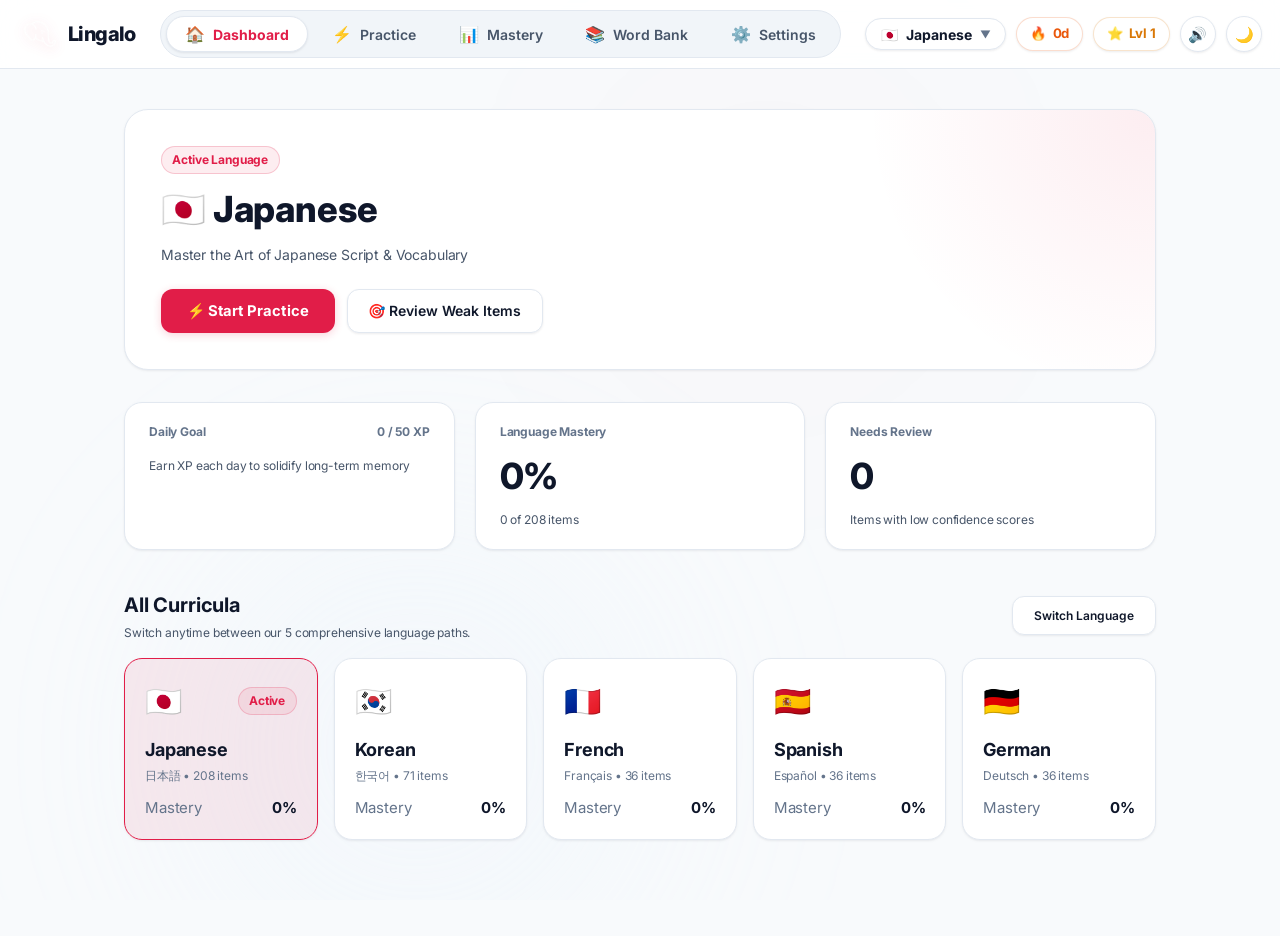
==== commit c4aa6276: "Lingalo v2.0.0 {Complete redesign: Top header navigation, Clean Minimal theme, Mastery Matrix, Match" ====
--- a/index.html
+++ b/index.html
@@ -4,467 +4,738 @@
     <meta charset="UTF-8">
     <meta name="viewport" content="width=device-width, initial-scale=1.0, maximum-scale=1.0, user-scalable=no, viewport-fit=cover">
     <title>Lingalo - Master Languages Professionally</title>
-    <!-- SEO & Social Meta Tags -->
-    <meta name="description" content="Master Japanese and Korean with Lingalo. Sleek, professional language learning with spaced repetition, XP gamification, and custom vocabulary tools.">
-    <meta name="keywords" content="Japanese, Korean, Hiragana, Katakana, Hangul, SRS, Language Learning">
-    <meta property="og:title" content="Lingalo - Master Languages">
-    <meta property="og:description" content="Elevate your language skills with a professional, dashboard-driven learning experience.">
+    
+    <!-- SEO & Metadata -->
+    <meta name="description" content="Master Japanese, Korean, French, Spanish, and German with Lingalo. Clean, intuitive language learning with spaced repetition and interactive game modes.">
+    <meta name="keywords" content="Japanese, Korean, French, Spanish, German, Hiragana, Katakana, Hangul, Spaced Repetition, Language Learning">
+    <meta property="og:title" content="Lingalo - Master Languages Professionally">
+    <meta property="og:description" content="Modern, intuitive language learning platform for script mastery and essential vocabulary.">
     <meta property="og:image" content="assets/logo.png">
     <meta property="og:type" content="website">
-    <meta name="twitter:card" content="summary_large_image">
-    
+    <meta name="theme-color" content="#f8fafc">
+
     <link rel="icon" type="image/x-icon" href="assets/favicon.ico">
     <link rel="manifest" href="manifest.json">
-    <meta name="theme-color" content="#0b0b0b">
-
+
+    <!-- Google Fonts -->
     <link rel="preconnect" href="https://fonts.googleapis.com">
     <link rel="preconnect" href="https://fonts.gstatic.com" crossorigin>
-    <link href="https://fonts.googleapis.com/css2?family=Inter:wght@300;400;500;600;700&family=Noto+Sans+JP:wght@400;700&family=Noto+Sans+KR:wght@400;700&family=Playfair+Display:ital,wght@0,400;0,700;1,400&display=swap" rel="stylesheet">
+    <link href="https://fonts.googleapis.com/css2?family=Inter:wght@400;500;600;700;800&family=Noto+Sans+JP:wght@400;500;700;900&family=Noto+Sans+KR:wght@400;500;700;900&display=swap" rel="stylesheet">
+    
+    <!-- Stylesheet -->
     <link rel="stylesheet" href="css/styles.css">
 </head>
 <body>
-    <div class="ambient-light">
-        <div class="orb orb-1" id="orb-1"></div>
-        <div class="orb orb-2" id="orb-2"></div>
+
+    <!-- Soft Ambient Dynamic Mesh Background -->
+    <div class="ambient-canvas">
+        <div class="ambient-orb ambient-orb-1" id="ambient-orb-1"></div>
+        <div class="ambient-orb ambient-orb-2" id="ambient-orb-2"></div>
     </div>
 
-    <!-- MOBILE HEADER -->
-    <header class="mobile-header">
-        <div class="flex items-center gap-3">
-            <img src="assets/logo.png" alt="Logo" style="height: 32px; width: auto;">
-            <h1 class="logo-text" style="font-size: 1.25rem;">Lingalo</h1>
+    <!-- Sticky Top Navigation Header (Zero Sidebar) -->
+    <header class="site-header">
+        <div class="site-header-inner">
+            <!-- Left: Brand Logo & Title -->
+            <div class="header-brand" onclick="switchTab('dashboard')">
+                <img src="assets/logo.png" alt="Lingalo Logo" class="brand-logo-img">
+                <span class="brand-title-text">Lingalo</span>
+            </div>
+
+            <!-- Center: Modern Navigation Tabs Pill Strip -->
+            <nav class="header-nav-center">
+                <div class="nav-pill-strip">
+                    <button type="button" class="nav-tab-button active" data-nav-tab="dashboard" onclick="switchTab('dashboard')">
+                        <span class="nav-tab-icon">🏠</span>
+                        <span>Dashboard</span>
+                    </button>
+                    <button type="button" class="nav-tab-button" data-nav-tab="practice" onclick="switchTab('practice')">
+                        <span class="nav-tab-icon">⚡</span>
+                        <span>Practice</span>
+                    </button>
+                    <button type="button" class="nav-tab-button" data-nav-tab="mastery" onclick="switchTab('mastery')">
+                        <span class="nav-tab-icon">📊</span>
+                        <span>Mastery</span>
+                    </button>
+                    <button type="button" class="nav-tab-button" data-nav-tab="library" onclick="switchTab('library')">
+                        <span class="nav-tab-icon">📚</span>
+                        <span>Word Bank</span>
+                    </button>
+                    <button type="button" class="nav-tab-button" data-nav-tab="settings" onclick="switchTab('settings')">
+                        <span class="nav-tab-icon">⚙️</span>
+                        <span>Settings</span>
+                    </button>
+                </div>
+            </nav>
+
+            <!-- Right: Language Switcher & Quick Utilities -->
+            <div class="header-actions-right">
+                <!-- Language Selector Dropdown Pill -->
+                <button type="button" class="lang-selector-button" id="top-lang-pill" onclick="openLanguageModal()">
+                    <span id="top-lang-flag">🇯🇵</span>
+                    <span id="top-lang-name">Japanese</span>
+                    <span class="dropdown-arrow">▼</span>
+                </button>
+
+                <!-- Daily Streak Stat -->
+                <div class="header-stat-chip chip-streak" title="Daily Practice Streak">
+                    <span>🔥</span>
+                    <span class="stat-streak-val">0d</span>
+                </div>
+
+                <!-- Level & XP Stat -->
+                <div class="header-stat-chip chip-xp" title="Level Progress">
+                    <span>⭐</span>
+                    <span>Lvl <span class="stat-level-val">1</span></span>
+                </div>
+
+                <!-- Audio SFX Toggle -->
+                <button type="button" class="header-action-icon-btn" onclick="toggleSound()" title="Toggle Sound Effects">
+                    <span class="sfx-state-icon">🔊</span>
+                </button>
+
+                <!-- Theme Toggle -->
+                <button type="button" class="header-action-icon-btn" onclick="toggleTheme()" title="Toggle Dark/Light Mode">
+                    <span class="theme-toggle-icon">🌙</span>
+                </button>
+            </div>
         </div>
-        <button type="button" id="menu-toggle" class="btn-outline" style="padding: 0.5rem 0.75rem;">
-            <svg width="20" height="20" viewBox="0 0 24 24" fill="none" stroke="currentColor" stroke-width="2"><line x1="3" y1="12" x2="21" y2="12"/><line x1="3" y1="6" x2="21" y2="6"/><line x1="3" y1="18" x2="21" y2="18"/></svg>
-        </button>
+
+        <!-- Mobile Navigation Sub-Strip (Scrollable on small screens) -->
+        <nav class="mobile-nav-strip">
+            <div class="nav-pill-strip">
+                <button type="button" class="nav-tab-button active" data-nav-tab="dashboard" onclick="switchTab('dashboard')">
+                    <span class="nav-tab-icon">🏠</span>
+                    <span>Dashboard</span>
+                </button>
+                <button type="button" class="nav-tab-button" data-nav-tab="practice" onclick="switchTab('practice')">
+                    <span class="nav-tab-icon">⚡</span>
+                    <span>Practice</span>
+                </button>
+                <button type="button" class="nav-tab-button" data-nav-tab="mastery" onclick="switchTab('mastery')">
+                    <span class="nav-tab-icon">📊</span>
+                    <span>Mastery</span>
+                </button>
+                <button type="button" class="nav-tab-button" data-nav-tab="library" onclick="switchTab('library')">
+                    <span class="nav-tab-icon">📚</span>
+                    <span>Word Bank</span>
+                </button>
+                <button type="button" class="nav-tab-button" data-nav-tab="settings" onclick="switchTab('settings')">
+                    <span class="nav-tab-icon">⚙️</span>
+                    <span>Settings</span>
+                </button>
+            </div>
+        </nav>
     </header>
 
-    <div id="menu-overlay" class="mobile-menu-overlay"></div>
-    <div id="mobile-drawer" class="mobile-drawer">
-        <div class="flex justify-between items-center mb-8">
-            <div class="flex items-center gap-3">
-                <img src="assets/logo.png" alt="Logo" style="height: 32px; width: auto;">
-                <h1 class="logo-text" style="font-size: 1.5rem;">Lingalo</h1>
-            </div>
-            <button type="button" id="menu-close" class="text-white opacity-50">&times;</button>
+    <!-- Fluid Centered Main Page Content (Natural Window Scrolling!) -->
+    <main class="app-main-content">
+
+        <div id="main-views-wrapper">
+
+            <!-- ========================================== -->
+            <!-- 1. DASHBOARD VIEW                         -->
+            <!-- ========================================== -->
+            <section id="view-dashboard" class="view-container">
+                <!-- Hero Banner -->
+                <div class="dash-hero-banner">
+                    <div class="flex flex-col gap-2 max-w-xl">
+                        <div class="flex items-center gap-2">
+                            <span class="chip-badge chip-accent text-xs">Active Language</span>
+                        </div>
+                        <h1 class="text-4xl font-extrabold text-primary" id="dash-welcome-title">🇯🇵 Japanese</h1>
+                        <p class="text-sm text-secondary" id="dash-welcome-sub">Master the Art of Japanese Script & Vocabulary</p>
+                        
+                        <div class="flex flex-wrap gap-3 mt-4">
+                            <button type="button" class="btn-primary" onclick="switchTab('practice')">
+                                <span>⚡ Start Practice</span>
+                            </button>
+                            <button type="button" class="btn-outline" onclick="practiceWeakItems()">
+                                <span>🎯 Review Weak Items</span>
+                            </button>
+                        </div>
+                    </div>
+                </div>
+
+                <!-- Stats Row -->
+                <div class="dash-stats-row">
+                    <!-- Daily Goal Box -->
+                    <div class="dash-stat-box">
+                        <div class="flex justify-between items-center text-xs font-bold text-muted uppercase tracking-wider">
+                            <span>Daily Goal</span>
+                            <span id="dash-goal-label">0 / 50 XP</span>
+                        </div>
+                        <div class="w-full rounded-full h-2 overflow-hidden my-1" style="background: rgba(0, 0, 0, 0.06);">
+                            <div id="dash-goal-bar" class="h-full rounded-full" style="width: 0%; background: #d97706;"></div>
+                        </div>
+                        <span class="text-xs text-secondary">Earn XP each day to solidify long-term memory</span>
+                    </div>
+
+                    <!-- Language Mastery Box -->
+                    <div class="dash-stat-box">
+                        <div class="text-xs font-bold text-muted uppercase tracking-wider">Language Mastery</div>
+                        <div class="dash-stat-num" id="dash-stat-mastery">0%</div>
+                        <span class="text-xs text-secondary" id="dash-stat-mastered-count">0 items mastered</span>
+                    </div>
+
+                    <!-- Weak Items Box -->
+                    <div class="dash-stat-box">
+                        <div class="text-xs font-bold text-muted uppercase tracking-wider">Needs Review</div>
+                        <div class="dash-stat-num text-amber-600" id="dash-stat-weak">0</div>
+                        <span class="text-xs text-secondary">Items with low confidence scores</span>
+                    </div>
+                </div>
+
+                <!-- Languages Overview Section -->
+                <div class="mt-6 mb-4 flex justify-between items-center">
+                    <div>
+                        <h3 class="text-xl font-bold text-primary">All Curricula</h3>
+                        <p class="text-xs text-secondary mt-1">Switch anytime between our 5 comprehensive language paths.</p>
+                    </div>
+                    <button type="button" class="btn-outline text-xs py-1.5 px-3.5" onclick="openLanguageModal()">Switch Language</button>
+                </div>
+                <div class="languages-hub-grid" id="dash-languages-grid">
+                    <!-- Injected by JavaScript -->
+                </div>
+            </section>
+
+            <!-- ========================================== -->
+            <!-- 2. PRACTICE ARENA VIEW                     -->
+            <!-- ========================================== -->
+            <section id="view-practice" class="view-container hidden">
+                <div class="practice-arena-wrapper">
+                    <div>
+                        <h1 class="text-3xl font-extrabold text-primary mb-1">Practice Arena</h1>
+                        <p class="text-sm text-secondary">Customize your focus topics, training mode, and session preferences.</p>
+                    </div>
+
+                    <!-- Step 1: Topics & Categories -->
+                    <div>
+                        <div class="section-label">
+                            <span>1. Select Focus Topics</span>
+                            <div class="flex gap-2">
+                                <button type="button" class="btn-outline text-xs py-1 px-3" onclick="selectAllTopics(true)">Select All</button>
+                                <button type="button" class="btn-outline text-xs py-1 px-3" onclick="selectAllTopics(false)">Reset</button>
+                            </div>
+                        </div>
+                        <div class="topic-chips-wrapper" id="practice-topics-container">
+                            <!-- Injected by JavaScript -->
+                        </div>
+                    </div>
+
+                    <!-- Step 2: Training Modes -->
+                    <div>
+                        <div class="section-label">2. Choose Training Mode</div>
+                        <div class="mode-cards-grid">
+                            <div class="mode-select-card selected" data-practice-mode="quiz" onclick="setPracticeMode('quiz')">
+                                <div class="mode-card-icon">🎯</div>
+                                <div class="mode-card-title">Quiz</div>
+                                <div class="mode-card-desc">Rapid multiple-choice drills with keyboard hotkeys</div>
+                            </div>
+                            <div class="mode-select-card" data-practice-mode="flashcards" onclick="setPracticeMode('flashcards')">
+                                <div class="mode-card-icon">🃏</div>
+                                <div class="mode-card-title">Flashcards</div>
+                                <div class="mode-card-desc">3D flip card with spaced repetition rating</div>
+                            </div>
+                            <div class="mode-select-card" data-practice-mode="typing" onclick="setPracticeMode('typing')">
+                                <div class="mode-card-icon">⌨️</div>
+                                <div class="mode-card-title">Typing</div>
+                                <div class="mode-card-desc">Spelling & direct keyboard input training</div>
+                            </div>
+                            <div class="mode-select-card" data-practice-mode="speedMatch" onclick="setPracticeMode('speedMatch')">
+                                <div class="mode-card-icon">⚡</div>
+                                <div class="mode-card-title">Speed Sprint</div>
+                                <div class="mode-card-desc">60-second high-intensity rapid quiz sprint</div>
+                            </div>
+                            <div class="mode-select-card" data-practice-mode="matchPairs" onclick="setPracticeMode('matchPairs')">
+                                <div class="mode-card-icon">🧩</div>
+                                <div class="mode-card-title">Match Pairs</div>
+                                <div class="mode-card-desc">Connect terms to their English definitions</div>
+                            </div>
+                        </div>
+                    </div>
+
+                    <!-- Step 3: Session Customization -->
+                    <div>
+                        <div class="section-label">3. Session Options</div>
+                        <div class="options-grid">
+                            <div class="session-toggle-card" id="opt-reverse" onclick="toggleSessionOpt('isReverse', 'opt-reverse')">
+                                <div>
+                                    <div class="font-bold text-sm text-primary">Reverse Mode</div>
+                                    <div class="text-xs text-muted">Prompt in English, guess target language</div>
+                                </div>
+                                <span class="status-indicator">●</span>
+                            </div>
+                            <div class="session-toggle-card" id="opt-kana-only" onclick="toggleSessionOpt('isKanaOnly', 'opt-kana-only')">
+                                <div>
+                                    <div class="font-bold text-sm text-primary">Script Only</div>
+                                    <div class="text-xs text-muted">Hide romanization pronunciation guide</div>
+                                </div>
+                                <span class="status-indicator">●</span>
+                            </div>
+                            <div class="session-toggle-card" id="opt-teach" onclick="toggleSessionOpt('isTeachMode', 'opt-teach')">
+                                <div>
+                                    <div class="font-bold text-sm text-primary">Teach Mode</div>
+                                    <div class="text-xs text-muted">Auto-repeat missed questions until mastered</div>
+                                </div>
+                                <span class="status-indicator">●</span>
+                            </div>
+                            <div class="session-toggle-card" id="opt-test-all" onclick="toggleSessionOpt('isTestAll', 'opt-test-all')">
+                                <div>
+                                    <div class="font-bold text-sm text-primary">Test Entire Pool</div>
+                                    <div class="text-xs text-muted">Practice all items in selected categories</div>
+                                </div>
+                                <span class="status-indicator">●</span>
+                            </div>
+                        </div>
+                    </div>
+
+                    <!-- Start Button & Estimate -->
+                    <div class="flex flex-col sm:flex-row items-center justify-between gap-4 p-6 bg-surface-elevated border border-slate-200 rounded-2xl">
+                        <div>
+                            <div class="font-bold text-base text-primary">Ready for your session?</div>
+                            <div class="text-xs text-muted" id="practice-item-estimate">Preparing pool...</div>
+                        </div>
+                        <button type="button" class="btn-primary w-full sm:w-auto px-8 py-3.5 text-base" onclick="startSession()">
+                            🚀 Start Session
+                        </button>
+                    </div>
+                </div>
+            </section>
+
+            <!-- ========================================== -->
+            <!-- 3. MASTERY MATRIX VIEW                    -->
+            <!-- ========================================== -->
+            <section id="view-mastery" class="view-container hidden">
+                <div class="flex flex-col gap-6">
+                    <div class="flex flex-col md:flex-row md:items-center justify-between gap-4">
+                        <div>
+                            <h1 class="text-3xl font-extrabold text-primary mb-1">Mastery Matrix</h1>
+                            <p class="text-sm text-secondary">Browse your complete curriculum, hear pronunciation, and monitor retention.</p>
+                        </div>
+                        <button type="button" class="btn-primary text-xs py-2.5 px-5" onclick="practiceWeakItems()">
+                            🎯 Drill Weak Items (&lt;3 ★)
+                        </button>
+                    </div>
+
+                    <!-- Filter & Search Controls -->
+                    <div class="mastery-controls">
+                        <div class="filter-pills-row">
+                            <button type="button" class="filter-pill active" data-mastery-filter="all" onclick="setMasteryFilter('all')">All Items</button>
+                            <button type="button" class="filter-pill" data-mastery-filter="chars" onclick="setMasteryFilter('chars')">Characters</button>
+                            <button type="button" class="filter-pill" data-mastery-filter="vocab" onclick="setMasteryFilter('vocab')">Vocabulary</button>
+                            <button type="button" class="filter-pill" data-mastery-filter="weak" onclick="setMasteryFilter('weak')">Needs Review</button>
+                            <button type="button" class="filter-pill" data-mastery-filter="mastered" onclick="setMasteryFilter('mastered')">Mastered</button>
+                        </div>
+
+                        <div class="flex items-center gap-3 w-full md:w-auto">
+                            <div class="search-input-wrapper flex-grow md:flex-grow-0">
+                                <span class="search-icon">🔍</span>
+                                <input type="text" id="mastery-search" placeholder="Search characters, romaji, meanings..." class="search-input" oninput="handleMasterySearch(this.value)">
+                            </div>
+                            <span class="text-xs text-muted whitespace-nowrap" id="mastery-count-indicator">Showing 0 items</span>
+                        </div>
+                    </div>
+
+                    <!-- Mastery Matrix Grid -->
+                    <div class="mastery-grid" id="mastery-items-grid">
+                        <!-- Injected by JavaScript -->
+                    </div>
+                </div>
+            </section>
+
+            <!-- ========================================== -->
+            <!-- 4. WORD BANK / LIBRARY VIEW               -->
+            <!-- ========================================== -->
+            <section id="view-library" class="view-container hidden">
+                <div class="flex flex-col gap-6">
+                    <div class="flex flex-col sm:flex-row sm:items-center justify-between gap-4">
+                        <div>
+                            <h1 class="text-3xl font-extrabold text-primary mb-1">Custom Word Bank</h1>
+                            <p class="text-sm text-secondary">Save custom vocabulary lists, travel phrases, or notes to practice anytime.</p>
+                        </div>
+                        <div class="flex gap-2">
+                            <button type="button" class="btn-primary text-xs py-2 px-4" onclick="toggleAddWordModal(true)">+ Add Words</button>
+                            <button type="button" class="btn-outline text-xs py-2 px-3 text-red-500 hover:text-red-600" onclick="clearAllWordBank()">🗑️ Clear</button>
+                        </div>
+                    </div>
+
+                    <div class="flex justify-between items-center">
+                        <span class="text-xs font-bold text-muted uppercase tracking-wider" id="word-bank-count">0 custom words</span>
+                    </div>
+
+                    <div id="word-bank-list">
+                        <!-- Injected by JavaScript -->
+                    </div>
+                </div>
+            </section>
+
+            <!-- ========================================== -->
+            <!-- 5. SETTINGS VIEW                          -->
+            <!-- ========================================== -->
+            <section id="view-settings" class="view-container hidden">
+                <div class="flex flex-col gap-8 max-w-2xl">
+                    <div>
+                        <h1 class="text-3xl font-extrabold text-primary mb-1">Settings</h1>
+                        <p class="text-sm text-secondary">Manage theme, audio, study goals, shortcuts, and personal data.</p>
+                    </div>
+
+                    <!-- Theme Selection Section -->
+                    <div class="card space-y-4">
+                        <h3 class="text-sm font-bold uppercase tracking-wider text-muted">Theme & Appearance</h3>
+                        <p class="text-xs text-secondary">Switch between clean minimal light and refined matte dark mode.</p>
+                        
+                        <div class="grid grid-cols-2 gap-3">
+                            <button type="button" class="btn-outline active text-center py-3 flex items-center justify-center gap-2" id="theme-btn-light" onclick="setTheme('light')">
+                                <span>☀️</span>
+                                <span class="font-bold text-sm">Clean Light</span>
+                            </button>
+                            <button type="button" class="btn-outline text-center py-3 flex items-center justify-center gap-2" id="theme-btn-dark" onclick="setTheme('dark')">
+                                <span>🌙</span>
+                                <span class="font-bold text-sm">Matte Dark</span>
+                            </button>
+                        </div>
+                    </div>
+
+                    <!-- Audio Section -->
+                    <div class="card space-y-4">
+                        <h3 class="text-sm font-bold uppercase tracking-wider text-muted">Audio & Speech</h3>
+                        
+                        <div class="flex justify-between items-center py-2">
+                            <div>
+                                <div class="font-bold text-sm text-primary">Sound Effects (SFX)</div>
+                                <div class="text-xs text-muted">Synthesized audio cues for correct/wrong answers</div>
+                            </div>
+                            <button type="button" id="setting-sfx-toggle" class="btn-toggle active" onclick="toggleSound()">ON</button>
+                        </div>
+
+                        <div class="flex justify-between items-center py-2 border-t border-slate-200 pt-4">
+                            <div>
+                                <div class="font-bold text-sm text-primary">Speech Pronunciation Rate</div>
+                                <div class="text-xs text-muted">Adjust speech speed for audio playback</div>
+                            </div>
+                            <div class="flex items-center gap-3">
+                                <input type="range" id="setting-speech-rate" min="0.75" max="1.25" step="0.05" value="1.0" class="w-28 cursor-pointer" oninput="updateSpeechRate(this.value)">
+                                <span class="text-xs font-bold text-primary w-10 text-right" id="setting-speech-val">1.0x</span>
+                            </div>
+                        </div>
+                    </div>
+
+                    <!-- Daily Goal Section -->
+                    <div class="card space-y-4">
+                        <h3 class="text-sm font-bold uppercase tracking-wider text-muted">Daily XP Goal</h3>
+                        <p class="text-xs text-secondary">Consistent daily practice builds long-term fluency and retention.</p>
+                        
+                        <div class="grid grid-cols-3 gap-3">
+                            <button type="button" class="btn-outline text-center py-3 flex flex-col items-center gap-1" data-daily-goal="30" onclick="setDailyGoal(30)">
+                                <span class="font-bold text-sm">Casual</span>
+                                <span class="text-xs text-muted">30 XP / day</span>
+                            </button>
+                            <button type="button" class="btn-outline active text-center py-3 flex flex-col items-center gap-1" data-daily-goal="50" onclick="setDailyGoal(50)">
+                                <span class="font-bold text-sm">Regular</span>
+                                <span class="text-xs text-muted">50 XP / day</span>
+                            </button>
+                            <button type="button" class="btn-outline text-center py-3 flex flex-col items-center gap-1" data-daily-goal="100" onclick="setDailyGoal(100)">
+                                <span class="font-bold text-sm">Serious</span>
+                                <span class="text-xs text-muted">100 XP / day</span>
+                            </button>
+                        </div>
+                    </div>
+
+                    <!-- Keyboard Shortcuts Cheat Sheet -->
+                    <div class="card space-y-3">
+                        <h3 class="text-sm font-bold uppercase tracking-wider text-muted">Keyboard Shortcuts</h3>
+                        <div class="grid grid-cols-1 sm:grid-cols-2 gap-2 text-xs">
+                            <div class="flex justify-between py-1 border-b border-slate-200">
+                                <span class="text-muted">Select Quiz Options:</span>
+                                <span class="font-mono text-primary font-bold">1, 2, 3, 4</span>
+                            </div>
+                            <div class="flex justify-between py-1 border-b border-slate-200">
+                                <span class="text-muted">Flip Flashcard:</span>
+                                <span class="font-mono text-primary font-bold">Spacebar / Enter</span>
+                            </div>
+                            <div class="flex justify-between py-1 border-b border-slate-200">
+                                <span class="text-muted">Flashcard Again / Mastered:</span>
+                                <span class="font-mono text-primary font-bold">← / →</span>
+                            </div>
+                            <div class="flex justify-between py-1 border-b border-slate-200">
+                                <span class="text-muted">Replay Audio:</span>
+                                <span class="font-mono text-primary font-bold">R Key</span>
+                            </div>
+                        </div>
+                    </div>
+
+                    <!-- Data & Reset Section -->
+                    <div class="card space-y-4">
+                        <h3 class="text-sm font-bold uppercase tracking-wider text-muted">Data & Privacy</h3>
+                        <p class="text-xs text-secondary">
+                            Lingalo runs entirely in your browser. All progress, XP, and word lists are saved securely on your device.
+                        </p>
+                        <button type="button" class="btn-outline !text-red-500 !border-red-300 hover:!bg-red-50 text-xs py-2.5 px-4" onclick="resetAllProgress()">
+                            Reset All Progress
+                        </button>
+                    </div>
+                </div>
+            </section>
         </div>
-        
-        <div class="xp-container" style="margin-bottom: 2rem;">
-            <div class="flex justify-between items-center mb-1">
-                <span class="xp-text">Level <span class="m-user-level">1</span></span>
-                <span class="xp-text" style="opacity: 0.6;"><span class="m-user-xp">0</span> XP</span>
-            </div>
-            <div class="xp-bar-bg"><div class="xp-bar-fill m-xp-bar-fill"></div></div>
+
+        <!-- ========================================== -->
+        <!-- ACTIVE STUDY SCREEN                        -->
+        <!-- ========================================== -->
+        <section id="screen-study" class="study-screen-container hidden">
+            <!-- Study Top Bar -->
+            <div class="study-top-bar">
+                <button type="button" class="btn-outline text-xs py-1.5 px-3.5 !border-red-300 text-red-500" onclick="quitStudySession()">
+                    ✕ Exit
+                </button>
+
+                <div class="flex items-center gap-3">
+                    <!-- Speed Timer Pill -->
+                    <div id="study-timer-pill" class="header-stat-chip text-amber-600 hidden">
+                        ⚡ <span id="study-timer-val">60s</span>
+                    </div>
+
+                    <!-- Audio Pronunciation Button -->
+                    <button type="button" class="header-action-icon-btn" onclick="speak(State.currentQ ? State.currentQ.char : null)" title="Replay Pronunciation">
+                        🔊
+                    </button>
+
+                    <!-- Score Pill -->
+                    <div class="header-stat-chip">
+                        <span>Score:</span>
+                        <span class="font-bold text-amber-600" id="study-score-val">0</span>
+                    </div>
+
+                    <!-- Streak Pill -->
+                    <div class="header-stat-chip">
+                        <span>Streak:</span>
+                        <span class="font-bold text-emerald-600" id="study-streak-val">0</span>
+                    </div>
+                </div>
+            </div>
+
+            <!-- Progress Bar Track -->
+            <div class="study-progress-track">
+                <div id="study-progress-fill" class="study-progress-fill" style="width: 0%;"></div>
+            </div>
+
+            <!-- Study Body Area -->
+            <div class="study-body-center">
+                <!-- Standard Question Display (for Quiz, Flashcards, Typing, Speed) -->
+                <div id="study-question-box" class="question-hero-box">
+                    <div id="study-mastery-indicator" class="mastery-stars justify-center mb-2"></div>
+                    <div id="study-question-text" class="question-hero-char font-lang">...</div>
+                    <div id="study-question-sub" class="question-hero-sub"></div>
+                </div>
+
+                <!-- 1. Quiz Mode Options (2x2 Grid) -->
+                <div id="study-quiz-options" class="quiz-options-grid">
+                    <!-- Injected by JavaScript -->
+                </div>
+
+                <!-- 2. Flashcard Mode (3D Flip Card) -->
+                <div id="study-flashcard-area" class="hidden flex flex-col items-center w-full">
+                    <div class="flashcard-wrapper" onclick="flipFlashcard()">
+                        <div class="flashcard-inner" id="flashcard-3d">
+                            <div class="flashcard-face flashcard-front">
+                                <div class="question-hero-char font-lang" id="fc-front-char">あ</div>
+                                <span class="text-xs text-muted mt-4">Tap or press Spacebar to flip</span>
+                            </div>
+                            <div class="flashcard-face flashcard-back">
+                                <div class="text-2xl font-bold text-amber-600 mb-1" id="fc-back-rom">a</div>
+                                <div class="text-3xl font-extrabold text-primary" id="fc-back-def">Apple</div>
+                            </div>
+                        </div>
+                    </div>
+                    <div class="fc-rating-buttons">
+                        <button type="button" class="btn-outline !border-red-300 text-red-500 py-3 flex-1" onclick="rateFlashcard('again')">
+                            ❌ Again [←]
+                        </button>
+                        <button type="button" class="btn-outline !border-amber-300 text-amber-600 py-3 flex-1" onclick="rateFlashcard('good')">
+                            ⚡ Good [↓]
+                        </button>
+                        <button type="button" class="btn-primary py-3 flex-1" onclick="rateFlashcard('mastered')">
+                            ✅ Mastered [→]
+                        </button>
+                    </div>
+                </div>
+
+                <!-- 3. Typing Mode Area -->
+                <div id="study-typing-area" class="hidden flex flex-col items-center w-full">
+                    <div class="w-full max-w-md bg-surface-elevated border border-slate-200 rounded-2xl p-6 text-center mb-4">
+                        <span class="text-xs text-muted block mb-2 uppercase font-bold tracking-wider">Type the spelling or romaji</span>
+                        <div class="text-3xl font-bold text-primary tracking-widest min-h-[44px]" id="typing-input-display">&nbsp;</div>
+                    </div>
+                    <div id="virtual-keyboard-grid" class="virtual-keyboard">
+                        <!-- Injected by JavaScript -->
+                    </div>
+                </div>
+
+                <!-- 4. Match Pairs Mode Area -->
+                <div id="study-match-area" class="hidden flex flex-col items-center w-full">
+                    <div class="text-sm font-bold text-muted mb-4 uppercase tracking-wider">Connect the matching pairs</div>
+                    <div id="study-match-grid" class="match-pairs-grid">
+                        <!-- Injected by JavaScript -->
+                    </div>
+                </div>
+            </div>
+        </section>
+
+        <!-- ========================================== -->
+        <!-- SESSION RESULTS SCREEN                     -->
+        <!-- ========================================== -->
+        <section id="screen-results" class="view-container hidden py-12 text-center">
+            <div class="max-w-xl mx-auto flex flex-col items-center gap-6">
+                <div class="text-6xl mb-2">🏆</div>
+                <h2 class="text-4xl font-extrabold text-primary">Session Complete!</h2>
+                <p class="text-sm text-secondary">Great work! You're making measurable progress toward fluency.</p>
+
+                <!-- Score Summary Cards -->
+                <div class="grid grid-cols-3 gap-3 w-full my-4">
+                    <div class="card text-center p-4">
+                        <span class="text-xs text-muted uppercase font-bold">Score</span>
+                        <div class="text-3xl font-extrabold text-primary mt-1" id="res-final-score">0</div>
+                    </div>
+                    <div class="card text-center p-4">
+                        <span class="text-xs text-muted uppercase font-bold">Accuracy</span>
+                        <div class="text-3xl font-extrabold text-emerald-600 mt-1" id="res-final-acc">0%</div>
+                    </div>
+                    <div class="card text-center p-4">
+                        <span class="text-xs text-muted uppercase font-bold">Best Streak</span>
+                        <div class="text-3xl font-extrabold text-amber-600 mt-1" id="res-final-streak">0</div>
+                    </div>
+                </div>
+
+                <!-- Struggled Items Section -->
+                <div id="res-struggled-section" class="w-full text-left space-y-3 hidden">
+                    <span class="text-xs font-bold uppercase tracking-wider text-muted">Review Missed Words</span>
+                    <div class="space-y-2" id="res-struggled-list">
+                        <!-- Injected by JavaScript -->
+                    </div>
+                </div>
+
+                <!-- Action Buttons -->
+                <div class="flex flex-col sm:flex-row gap-3 w-full justify-center mt-6">
+                    <button type="button" class="btn-primary py-3.5 px-8" onclick="startSession()">
+                        🔄 Retry Session
+                    </button>
+                    <button type="button" class="btn-outline py-3.5 px-8" onclick="switchTab('dashboard')">
+                        🏠 Dashboard Home
+                    </button>
+                </div>
+            </div>
+        </section>
+
+    </main>
+
+    <!-- ========================================== -->
+    <!-- LANGUAGE PICKER MODAL                      -->
+    <!-- ========================================== -->
+    <div id="modal-language-picker" class="modal-overlay hidden" onclick="closeLanguageModal()">
+        <div class="modal-dialog" onclick="event.stopPropagation()">
+            <div class="flex justify-between items-center mb-4">
+                <h3 class="text-xl font-bold text-primary">Select Language</h3>
+                <button type="button" class="header-action-icon-btn" onclick="closeLanguageModal()">✕</button>
+            </div>
+            <p class="text-xs text-secondary mb-4">Choose a language to switch your current curriculum and practice topics.</p>
+
+            <div class="lang-picker-grid">
+                <button type="button" class="lang-picker-btn" data-lang-select="japanese" onclick="selectLanguage('japanese')">
+                    <span class="text-3xl">🇯🇵</span>
+                    <div>
+                        <div class="font-bold text-primary">Japanese</div>
+                        <div class="text-xs text-muted">日本語 • Kana & Vocab</div>
+                    </div>
+                </button>
+                <button type="button" class="lang-picker-btn" data-lang-select="korean" onclick="selectLanguage('korean')">
+                    <span class="text-3xl">🇰🇷</span>
+                    <div>
+                        <div class="font-bold text-primary">Korean</div>
+                        <div class="text-xs text-muted">한국어 • Hangul & Words</div>
+                    </div>
+                </button>
+                <button type="button" class="lang-picker-btn" data-lang-select="french" onclick="selectLanguage('french')">
+                    <span class="text-3xl">🇫🇷</span>
+                    <div>
+                        <div class="font-bold text-primary">French</div>
+                        <div class="text-xs text-muted">Français • Vocabulary</div>
+                    </div>
+                </button>
+                <button type="button" class="lang-picker-btn" data-lang-select="spanish" onclick="selectLanguage('spanish')">
+                    <span class="text-3xl">🇪🇸</span>
+                    <div>
+                        <div class="font-bold text-primary">Spanish</div>
+                        <div class="text-xs text-muted">Español • Vocabulary</div>
+                    </div>
+                </button>
+                <button type="button" class="lang-picker-btn" data-lang-select="german" onclick="selectLanguage('german')">
+                    <span class="text-3xl">🇩🇪</span>
+                    <div>
+                        <div class="font-bold text-primary">German</div>
+                        <div class="text-xs text-muted">Deutsch • Vocabulary</div>
+                    </div>
+                </button>
+            </div>
         </div>
-
-            <nav class="nav-links">
-                <div class="nav-item" data-lang="japanese" onclick="selectLanguage('japanese'); toggleMenu(false)">
-                    <span>🇯🇵</span>
-                    Japanese
-                </div>
-                <div class="nav-item" data-lang="korean" onclick="selectLanguage('korean'); toggleMenu(false)">
-                    <span>🇰🇷</span>
-                    Korean
-                </div>
-                <div class="nav-item" data-lang="french" onclick="selectLanguage('french'); toggleMenu(false)">
-                    <span>🇫🇷</span>
-                    French
-                </div>
-                <div class="nav-item" data-lang="spanish" onclick="selectLanguage('spanish'); toggleMenu(false)">
-                    <span>🇪🇸</span>
-                    Spanish
-                </div>
-                <div class="nav-item" data-lang="german" onclick="selectLanguage('german'); toggleMenu(false)">
-                    <span>🇩🇪</span>
-                    German
-                </div>
-                <div class="nav-item" onclick="showSettings(); toggleMenu(false)">
-                    <span>⚙️</span>
-                    Settings
-                </div>
-            </nav>
     </div>
 
-    <div class="app-container">
-        <!-- SIDEBAR -->
-        <aside class="sidebar">
-            <div class="logo-container flex items-center gap-4">
-                <img src="assets/logo.png" alt="Logo" style="height: 48px; width: auto;">
-                <h1 class="logo-text">Lingalo</h1>
-            </div>
-
-            <!-- XP / LEVEL CARD -->
-            <div class="xp-container">
-                <div class="flex justify-between items-center mb-1">
-                    <span class="xp-text">Level <span id="user-level">1</span></span>
-                    <span class="xp-text" style="opacity: 0.6;"><span id="user-xp">0</span> / <span id="xp-next">100</span> XP</span>
-                </div>
-                <div class="xp-bar-bg">
-                    <div id="xp-bar-fill" class="xp-bar-fill"></div>
-                </div>
-            </div>
-
-            <nav class="nav-links">
-                <div class="nav-item active" data-lang="japanese" onclick="selectLanguage('japanese')">
-                    <span>🇯🇵</span>
-                    Japanese
-                </div>
-                <div class="nav-item" data-lang="korean" onclick="selectLanguage('korean')">
-                    <span>🇰🇷</span>
-                    Korean
-                </div>
-                <div class="nav-item" data-lang="french" onclick="selectLanguage('french')">
-                    <span>🇫🇷</span>
-                    French
-                </div>
-                <div class="nav-item" data-lang="spanish" onclick="selectLanguage('spanish')">
-                    <span>🇪🇸</span>
-                    Spanish
-                </div>
-                <div class="nav-item" data-lang="german" onclick="selectLanguage('german')">
-                    <span>🇩🇪</span>
-                    German
-                </div>
-                <div class="nav-item" id="nav-settings" onclick="showSettings()">
-                    <span>⚙️</span>
-                    Settings
-                </div>
-            </nav>
+    <!-- ========================================== -->
+    <!-- ADD WORDS / IMPORTER MODAL                 -->
+    <!-- ========================================== -->
+    <div id="modal-add-word" class="modal-overlay hidden" onclick="toggleAddWordModal(false)">
+        <div class="modal-dialog" onclick="event.stopPropagation()">
+            <div class="flex justify-between items-center mb-4">
+                <h3 class="text-xl font-bold text-primary">Add Custom Words</h3>
+                <button type="button" class="header-action-icon-btn" onclick="toggleAddWordModal(false)">✕</button>
+            </div>
+            <p class="text-xs text-secondary mb-3">
+                Enter English words separated by commas or new lines. They will be translated and saved to your Word Bank.
+            </p>
+
+            <textarea id="custom-word-input" rows="4" placeholder="apple, water, house, friend, thank you..." class="w-full bg-surface-elevated border border-slate-200 rounded-xl p-3.5 text-primary text-sm outline-none focus:border-rose-500 mb-3"></textarea>
             
-            <div style="margin-top: 2rem;">
-                <p class="stat-label" style="font-size: 9px; margin-bottom: 0.5rem;">Global Stats</p>
-                <div class="flex flex-col gap-2">
-                    <div class="pill-stat" style="background: transparent; padding: 0;">
-                        <svg width="14" height="14" viewBox="0 0 24 24" fill="none" stroke="#f59e0b" stroke-width="2.5"><path d="M8.5 14.5A2.5 2.5 0 0 0 11 12c0-1.38-.5-2-1-3-1.072-2.143-.224-4.054 2-6 .5 2.5 2 4.9 4 6.5 2 1.6 3 3.5 3 5.5a7 7 0 1 1-14 0c0-1.153.433-2.294 1-3a2.5 2.5 0 0 0 2.5 2.5z"/></svg>
-                        <span id="global-streak" style="font-size: 11px;">0 Day Streak</span>
-                    </div>
-                </div>
-            </div>
-
-            <div style="margin-top: auto; padding-top: 2rem; border-top: 1px solid var(--border);">
-                <button onclick="showAbout()" class="text-[10px] text-gray-500 uppercase tracking-widest font-bold opacity-40 hover:opacity-100 transition-opacity">About & Legal</button>
-                <p class="text-[10px] text-gray-500 uppercase tracking-widest font-bold opacity-40 mt-2">© <span id="year"></span> Lingalo</p>
-            </div>
-        </aside>
-
-        <!-- MAIN CONTENT -->
-        <main class="main-content">
-            <div id="progress-container" class="hidden progress-container">
-                <div id="progress-bar" class="progress-bar"></div>
-            </div>
-
-            <!-- SETTINGS VIEW -->
-            <section id="settings-screen" class="hidden content-body fade-in">
-                <div class="max-w-2xl w-full glass-panel space-y-12">
-                    <h2 class="text-5xl font-bold serif-font italic text-center">Settings</h2>
-                    
-                    <div class="space-y-6">
-                        <div class="flex justify-between items-center p-6 bg-white/5 rounded-2xl border border-white/5">
-                            <div>
-                                <h4 class="font-bold">Sound Effects</h4>
-                                <p class="text-sm text-muted">Audio feedback for answers</p>
-                            </div>
-                            <button id="toggle-sfx" class="btn-primary" style="padding: 0.5rem 1.5rem;">ON</button>
-                        </div>
-                        <div class="flex justify-between items-center p-6 bg-white/5 rounded-2xl border border-white/5">
-                            <div>
-                                <h4 class="font-bold">Reset Progress</h4>
-                                <p class="text-sm text-muted">Clear all XP, Levels, and Mastery</p>
-                            </div>
-                            <button onclick="resetAllProgress()" class="btn-outline !text-red-500 !border-red-500/20">RESET</button>
-                        </div>
-                    </div>
-                    <button type="button" onclick="showScreen('language')" class="btn-primary w-full">Save & Close</button>
-                </div>
-            </section>
-
-            <!-- ABOUT VIEW -->
-            <section id="about-screen" class="hidden content-body fade-in">
-                <div class="max-w-2xl w-full glass-panel space-y-8 text-left">
-                    <h2 class="text-5xl font-bold serif-font italic text-center mb-12">About Lingalo</h2>
-                    <p class="text-lg">Lingalo is a professional-grade language learning tool designed for rapid mastery of Japanese and Korean script, as well as core vocabulary in French and Spanish.</p>
-                    <div class="space-y-4">
-                        <h4 class="font-bold text-xl">The Branding</h4>
-                        <p class="text-muted">Our logo is an elephant because an elephant never forgets. This represents our commitment to helping you build long-term memory through scientifically-backed learning methods.</p>
-                    </div>
-                    <div class="space-y-4">
-                        <h4 class="font-bold text-xl">The Methodology</h4>
-                        <p class="text-muted">We combine Spaced Repetition (SRS) principles with immediate feedback and gamified XP progression. Whether you're learning Hiragana, Hangul, or European vocabulary, our system adapts to your personal performance to keep you in the "Goldilocks zone" of learning.</p>
-                    </div>
-                    <div class="space-y-4">
-                        <h4 class="font-bold text-xl">Privacy & Data</h4>
-                        <p class="text-muted">Your data belongs to you. Lingalo operates entirely in your browser; we do not use trackers, and we never store your progress on a server. Everything—your XP, levels, and custom vocabulary—is saved locally on your device via secure browser storage.</p>
-                    </div>
-                    <div class="pt-8 border-t border-white/5">
-                        <p class="text-[10px] uppercase tracking-[0.2em] font-bold opacity-30">Legal & Compliance</p>
-                        <p class="text-xs text-muted mt-2">Lingalo is provided "as is" without warranty of any kind. All language data is curated for educational purposes. By using this site, you agree to local storage of your progress data.</p>
-                    </div>
-                    <button type="button" onclick="showScreen('language')" class="btn-primary w-full mt-12">Back to Dashboard</button>
-                </div>
-            </section>
-
-            <!-- LANGUAGE SCREEN -->
-            <section id="language-screen" class="content-body fade-in">
-                <div class="text-center space-y-8 max-w-4xl">
-                    <div class="space-y-4 mb-12">
-                        <h2 class="text-6xl font-bold serif-font italic">Select Your Journey</h2>
-                        <p class="text-base tracking-widest text-blue-500 font-bold opacity-80 uppercase">Empower your mind through language</p>
-                    </div>
-                    <div class="grid grid-cols-1 md:grid-cols-2 gap-8">
-                        <div class="hero-card" onclick="selectLanguage('japanese')">
-                            <div class="text-6xl mb-6">🇯🇵</div>
-                            <h3 class="text-2xl font-bold mb-2">Japanese</h3>
-                            <p class="text-sm text-gray-500 uppercase tracking-widest font-medium">Hiragana, Katakana & More</p>
-                        </div>
-                        <div class="hero-card" onclick="selectLanguage('korean')">
-                            <div class="text-6xl mb-6">🇰🇷</div>
-                            <h3 class="text-2xl font-bold mb-2">Korean</h3>
-                            <p class="text-sm text-gray-500 uppercase tracking-widest font-medium">Hangul & Vocabulary</p>
-                        </div>
-                        <div class="hero-card" onclick="selectLanguage('french')">
-                            <div class="text-6xl mb-6">🇫🇷</div>
-                            <h3 class="text-2xl font-bold mb-2">French</h3>
-                            <p class="text-sm text-gray-500 uppercase tracking-widest font-medium">Vocabulary & Phrases</p>
-                        </div>
-                        <div class="hero-card" onclick="selectLanguage('spanish')">
-                            <div class="text-6xl mb-6">🇪🇸</div>
-                            <h3 class="text-2xl font-bold mb-2">Spanish</h3>
-                            <p class="text-sm text-gray-500 uppercase tracking-widest font-medium">Vocabulary & Phrases</p>
-                        </div>
-                        <div class="hero-card" onclick="selectLanguage('german')">
-                            <div class="text-6xl mb-6">🇩🇪</div>
-                            <h3 class="text-2xl font-bold mb-2">German</h3>
-                            <p class="text-sm text-gray-500 uppercase tracking-widest font-medium">Vocabulary & Phrases</p>
-                        </div>
-                    </div>
-                </div>
-            </section>
-
-            <!-- APP SCREEN (Flow Steps) -->
-            <section id="app-screen" class="hidden content-body">
-                <!-- STEP 0: INTRO -->
-                <div id="flow-step-0" class="step-container text-center space-y-12">
-                    <div class="space-y-6">
-                        <div class="text-8xl mb-4" id="intro-emoji">🇯🇵</div>
-                        <h1 class="text-8xl font-bold serif-font italic" id="intro-title">QuickKana</h1>
-                        <p class="text-lg tracking-widest text-blue-500 uppercase font-bold opacity-80" id="intro-subtitle">Master the Art of Japanese</p>
-                    </div>
-                    <button type="button" onclick="nextStep(1)" class="btn-primary">GET STARTED →</button>
-                    <div class="pt-8 opacity-30 text-sm uppercase tracking-widest font-bold" id="intro-tags">
-                        Hiragana • Katakana • Vocabulary
-                    </div>
-                </div>
-
-                <!-- STEP 1: PATH SELECTOR -->
-                <div id="flow-step-1" class="hidden step-container space-y-10">
-                    <div class="text-center space-y-2">
-                        <p class="text-sm tracking-widest text-blue-500 uppercase font-bold">Step 1: Choose Path</p>
-                        <h2 class="text-6xl font-bold serif-font italic">What are we learning today?</h2>
-                    </div>
-                    <div class="mode-cards-container">
-                        <div class="hero-card" onclick="selectFlow('chars', event)">
-                            <div class="flex items-center justify-center h-32 mb-4">
-                                <div class="text-7xl opacity-40 lang-font" id="path-chars-icon">あア</div>
-                            </div>
-                            <h3 class="text-2xl font-bold mb-2">Characters</h3>
-                            <p class="text-sm text-gray-500 uppercase tracking-widest font-medium">The Fundamentals</p>
-                        </div>
-                        <div class="hero-card" onclick="selectFlow('vocab', event)">
-                            <div class="flex items-center justify-center h-32 mb-4">
-                                <div class="text-7xl opacity-40 lang-font" id="path-vocab-icon">りんご</div>
-                            </div>
-                            <h3 class="text-2xl font-bold mb-2">Vocabulary</h3>
-                            <p class="text-sm text-gray-500 uppercase tracking-widest font-medium">Applied Language</p>
-                        </div>
-                    </div>
-                    <div class="text-center pt-8">
-                        <button type="button" onclick="prevStep(0)" class="btn-outline">← Back to Intro</button>
-                    </div>
-                </div>
-
-                <!-- STEP 2: CATEGORY SELECTOR -->
-                <div id="flow-step-2" class="hidden step-container space-y-12">
-                    <div class="text-center space-y-4">
-                        <p id="step-2-label" class="text-sm tracking-widest text-blue-500 uppercase font-bold">Step 2</p>
-                        <h2 class="text-5xl font-bold serif-font italic">Refine your focus</h2>
-                    </div>
-
-                    <div id="filter-chars" class="hidden grid grid-cols-1 sm:grid-cols-2 md:grid-cols-4 gap-4 w-full px-4"></div>
-
-                    <div id="filter-vocab" class="hidden space-y-12 text-center w-full">
-                        <div class="flex flex-wrap justify-center gap-4 mb-8 px-4">
-                            <button type="button" class="btn-outline segment-btn active flex-1 min-w-[140px]" onclick="switchVocabTab('curated', event)">Curated</button>
-                            <button type="button" class="btn-outline segment-btn flex-1 min-w-[140px]" onclick="switchVocabTab('library', event)">My Library</button>
-                        </div>
-                        <div id="vocab-curated" class="grid grid-cols-1 sm:grid-cols-2 md:grid-cols-3 gap-4 px-4"></div>
-                        <div id="vocab-library" class="hidden space-y-8">
-                            <div id="custom-word-bank" class="max-h-80 overflow-y-auto space-y-4 custom-scrollbar glass-panel text-left"></div>
-                            <div class="flex gap-4">
-                                <button type="button" class="btn-outline flex-grow" id="custom-cat-btn">+ Add More Words</button>
-                                <button type="button" class="btn-outline !text-red-500 !border-red-500/20 hover:!bg-red-500/10" onclick="if(confirm('Clear all words in this library?')) clearLibrary()">🗑️ Clear</button>
-                            </div>
-                            <div id="custom-importer" class="hidden glass-panel text-left fade-in">
-                                <div id="importer-input-step" class="space-y-4">
-                                    <textarea id="custom-input" placeholder="apple, water, cat..." class="w-full h-40 bg-black/60 border border-white/10 rounded-2xl p-6 text-white outline-none focus:border-blue-500 transition-all text-lg"></textarea>
-                                    <button type="button" id="translate-btn" class="btn-primary w-full">Translate Words</button>
-                                </div>
-                                <div id="importer-preview-step" class="hidden space-y-6">
-                                    <div id="preview-list" class="max-h-80 overflow-y-auto space-y-3 custom-scrollbar"></div>
-                                    <button type="button" id="add-to-list-btn" class="btn-primary w-full">Add All to Library</button>
-                                </div>
-                                <div id="import-status" class="mt-4 text-sm uppercase opacity-50 font-bold text-center"></div>
-                            </div>
-                        </div>
-                    </div>
-
-                    <div class="flex justify-center gap-6 pt-12">
-                        <button type="button" onclick="prevStep(1)" class="btn-outline">← Back</button>
-                        <button type="button" onclick="nextStep(3)" class="btn-primary px-12">Continue →</button>
-                    </div>
-                </div>
-
-                <!-- STEP 3: MODE SELECTOR -->
-                <div id="flow-step-3" class="hidden step-container space-y-12">
-                    <div class="text-center space-y-4">
-                        <p class="text-sm tracking-widest text-blue-500 uppercase font-bold">Final Step</p>
-                        <h2 class="text-5xl font-bold serif-font italic">Select training mode</h2>
-                    </div>
-
-                    <div class="grid grid-cols-1 md\:grid-cols-2 gap-12">
-                        <div class="space-y-8">
-                            <p class="text-sm text-gray-500 uppercase tracking-widest font-bold opacity-60 text-left">1. Choose Activity</p>
-                            <div class="grid gap-4">
-                                <div class="mode-card" data-mode="quiz">
-                                    <div class="mode-card-icon">🎯</div>
-                                    <div class="mode-card-content">
-                                        <span class="mode-card-title">QUIZ</span>
-                                        <span class="mode-card-desc">Multiple choice practice</span>
-                                    </div>
-                                </div>
-                                <div class="mode-card" data-mode="flashcards">
-                                    <div class="mode-card-icon">🃏</div>
-                                    <div class="mode-card-content">
-                                        <span class="mode-card-title">CARDS</span>
-                                        <span class="mode-card-desc">Spaced repetition deck</span>
-                                    </div>
-                                </div>
-                                <div class="mode-card" data-mode="typing">
-                                    <div class="mode-card-icon">⌨️</div>
-                                    <div class="mode-card-content">
-                                        <span class="mode-card-title">TYPE</span>
-                                        <span class="mode-card-desc">Keyboard input training</span>
-                                    </div>
-                                </div>
-                                <div class="mode-card" data-mode="speedMatch">
-                                    <div class="mode-card-icon">⚡</div>
-                                    <div class="mode-card-content">
-                                        <span class="mode-card-title">SPEED</span>
-                                        <span class="mode-card-desc">Timed rapid-fire challenge</span>
-                                    </div>
-                                </div>
-                            </div>
-                        </div>
-                        <div class="space-y-8">
-                            <p class="text-sm text-gray-500 uppercase tracking-widest font-bold opacity-60 text-left">2. Customize Session</p>
-                            <div class="grid gap-4">
-                                <div class="mode-card" id="opt-reverse">
-                                    <div class="mode-card-icon">🔄</div>
-                                    <div class="mode-card-content">
-                                        <span class="mode-card-title">REVERSE MODE</span>
-                                        <p id="reverse-desc" class="mode-card-desc"></p>
-                                    </div>
-                                    <div class="status-dot"></div>
-                                </div>
-                                <div class="mode-card" id="opt-test-all">
-                                    <div class="mode-card-icon">♾️</div>
-                                    <div class="mode-card-content">
-                                        <span class="mode-card-title">TEST ALL</span>
-                                        <span class="mode-card-desc">Practice every single item</span>
-                                    </div>
-                                    <div class="status-dot"></div>
-                                </div>
-                                <div class="mode-card" id="opt-teach">
-                                    <div class="mode-card-icon">👨‍🏫</div>
-                                    <div class="mode-card-content">
-                                        <span class="mode-card-title">TEACH MODE</span>
-                                        <span class="mode-card-desc">Repeat missed questions</span>
-                                    </div>
-                                    <div class="status-dot"></div>
-                                </div>
-                            </div>
-                        </div>
-                    </div>
-
-                    <div class="flex justify-center gap-6 pt-12">
-                        <button type="button" onclick="prevStep(2)" class="btn-outline">← Back</button>
-                        <button type="button" id="start-button" class="btn-primary px-12">Start Session</button>
-                    </div>
-                </div>
-            </section>
-
-            <!-- STUDY SCREEN -->
-            <section id="study-screen" class="hidden w-full flex-grow flex flex-col">
-                <header class="screen-header">
-                    <button type="button" id="quit-button" class="btn-outline !text-red-500 !border-red-500/20 hover:!bg-red-500/10">🚪 Quit</button>
-                    <div class="flex gap-4">
-                        <div id="timer-display" class="hidden pill-stat !text-yellow-500 border-yellow-500/20">⚡ <span id="timer-val">60s</span></div>
-                        <button type="button" id="audio-button" class="pill-stat">🔊 REPLAY</button>
-                        <div class="pill-stat">SCORE: <span id="score-counter">0</span></div>
-                        <div class="pill-stat">STREAK: <span id="streak-counter" class="text-[var(--accent)]">0</span></div>
-                    </div>
-                </header>
-                <div class="content-body">
-                    <div class="quiz-container">
-                        <div id="question-display" class="question-display"></div>
-                        <div id="options-grid" class="options-grid"></div>
-                        <div id="typing-controls" class="hidden space-y-8">
-                            <div id="typing-display" class="text-4xl font-bold tracking-widest bg-white/5 p-8 rounded-2xl border border-white/10 min-w-[300px]"></div>
-                            <div id="virtual-keyboard" class="virtual-keyboard"></div>
-                        </div>
-                        <div id="fc-controls" class="hidden flex justify-center gap-8">
-                            <button type="button" class="btn-outline !rounded-full w-20 h-20 text-2xl" id="prev-fc">←</button>
-                            <button type="button" class="btn-primary !rounded-full w-24 h-24 text-4xl" id="flip-fc">↻</button>
-                            <button type="button" class="btn-outline !rounded-full w-20 h-20 text-2xl" id="next-fc">→</button>
-                        </div>
-                    </div>
-                </div>
-            </section>
-
-            <!-- RESULTS SCREEN -->
-            <section id="results-screen" class="hidden content-body fade-in">
-                <div class="text-center space-y-12 w-full max-w-4xl">
-                    <div class="space-y-4">
-                        <div class="text-8xl mb-4">🏆</div>
-                        <h2 class="text-5xl font-bold serif-font italic">Session Complete</h2>
-                        <p class="text-base tracking-widest text-blue-500 uppercase font-bold">Outstanding Performance!</p>
-                    </div>
-                    <div class="grid grid-cols-1 md:grid-cols-3 gap-4 md:gap-8">
-                        <div class="glass-panel text-center p-6 md:p-8">
-                            <p class="text-[10px] text-gray-500 uppercase font-bold mb-2">Final Score</p>
-                            <p id="final-score" class="text-4xl md:text-5xl font-bold">0</p>
-                        </div>
-                        <div class="glass-panel text-center p-6 md:p-8">
-                            <p class="text-[10px] text-gray-500 uppercase font-bold mb-2">Accuracy</p>
-                            <p id="final-acc" class="text-4xl md:text-5xl font-bold">0%</p>
-                        </div>
-                        <div class="glass-panel text-center p-6 md:p-8">
-                            <p class="text-[10px] text-gray-500 uppercase font-bold mb-2">Best Streak</p>
-                            <p id="final-streak" class="text-4xl md:text-5xl font-bold text-[var(--accent)]">0</p>
-                        </div>
-                    </div>
-                    <div id="struggled-section" class="hidden space-y-4 pt-12">
-                        <p class="text-sm text-gray-500 uppercase tracking-widest font-bold opacity-60">Review Struggled Words</p>
-                        <div id="struggled-list" class="grid grid-cols-1 sm:grid-cols-2 md:grid-cols-3 gap-4"></div>
-                    </div>
-                    <div class="flex flex-col md:flex-row justify-center items-center gap-4 md:gap-6 pt-8">
-                        <button type="button" id="home-btn" class="btn-outline px-10">Main Menu</button>
-                        <button type="button" id="retry-btn" class="btn-primary px-10">Retry Session</button>
-                    </div>
-                </div>
-            </section>
-        </main>
+            <div id="custom-import-status" class="text-xs text-amber-600 font-bold mb-3 min-h-[16px]"></div>
+
+            <div class="flex justify-end gap-2">
+                <button type="button" class="btn-outline text-xs py-2 px-4" onclick="toggleAddWordModal(false)">Cancel</button>
+                <button type="button" id="custom-import-btn" class="btn-primary text-xs py-2 px-5">Translate & Import</button>
+            </div>
+        </div>
     </div>
 
+    <!-- Application Script -->
     <script src="js/app.js"></script>
+    <script>
+        // Inline UI Helper Functions
+        function toggleSound() {
+            State.persistence.sfxEnabled = State.persistence.sfxEnabled === false;
+            saveStats();
+            renderSettings();
+        }
+
+        function updateSpeechRate(val) {
+            State.persistence.speechRate = parseFloat(val);
+            document.getElementById('setting-speech-val').textContent = `${val}x`;
+            saveStats();
+        }
+
+        function setPracticeMode(mode) {
+            State.mode = mode;
+            document.querySelectorAll('[data-practice-mode]').forEach(c => {
+                c.classList.toggle('selected', c.dataset.practiceMode === mode);
+            });
+        }
+
+        function toggleSessionOpt(prop, elId) {
+            State[prop] = !State[prop];
+            const el = document.getElementById(elId);
+            if (el) el.classList.toggle('active', State[prop]);
+        }
+
+        function handleMasterySearch(val) {
+            currentMasterySearch = val;
+            renderMasteryMatrix();
+        }
+    </script>
 </body>
 </html>
--- a/css/styles.css
+++ b/css/styles.css
@@ -1,306 +1,1325 @@
+/* ==========================================================================
+   Lingalo - Clean Minimal Top-Header Architecture
+   Inspired by Airbnb, Linear, and Notion
+   ========================================================================== */
+
 :root {
-    --accent: #3b82f6;
-    --accent-glow: rgba(59, 130, 246, 0.4);
-    --bg-dark: #0b0b0b;
-    --bg-panel: #141419;
-    --bg-item: rgba(255, 255, 255, 0.03);
-    --bg-item-hover: rgba(255, 255, 255, 0.06);
-    --border: rgba(255, 255, 255, 0.08);
-    --border-hover: rgba(255, 255, 255, 0.2);
-    --text-main: #e2e8f0;
-    --text-muted: #94a3b8;
-    --error: #ef4444;
-    --success: #10b981;
-    --font-serif: 'Playfair Display', serif;
-    --font-sans: 'Inter', sans-serif;
-    --sidebar-width: 300px;
-    --header-height: 70px;
-}
-
-* {
+    /* Clean Minimal Light Theme (Default) */
+    --bg-canvas: #f8fafc;
+    --bg-surface: #ffffff;
+    --bg-card: #ffffff;
+    --bg-card-elevated: #f1f5f9;
+    --bg-card-hover: #f8fafc;
+    --bg-overlay: rgba(15, 23, 42, 0.45);
+
+    --border-subtle: #e2e8f0;
+    --border-card: #e2e8f0;
+    --border-hover: #cbd5e1;
+    --border-focus: var(--accent);
+
+    --text-primary: #0f172a;
+    --text-secondary: #475569;
+    --text-muted: #64748b;
+    --text-invert: #ffffff;
+
+    --card-shadow: 0 1px 3px rgba(15, 23, 42, 0.05), 0 1px 2px rgba(15, 23, 42, 0.03);
+    --card-shadow-hover: 0 10px 25px -5px rgba(15, 23, 42, 0.08), 0 4px 6px -2px rgba(15, 23, 42, 0.04);
+    --card-shadow-elevated: 0 20px 25px -5px rgba(15, 23, 42, 0.1), 0 10px 10px -5px rgba(15, 23, 42, 0.04);
+
+    --accent: #e11d48;
+    --accent-glow: rgba(225, 29, 72, 0.2);
+    --accent-bg: rgba(225, 29, 72, 0.08);
+
+    --success: #059669;
+    --success-glow: rgba(5, 150, 105, 0.2);
+    --success-bg: rgba(5, 150, 105, 0.1);
+    --error: #e11d48;
+    --error-glow: rgba(225, 29, 72, 0.2);
+    --error-bg: rgba(225, 29, 72, 0.1);
+    --warning: #d97706;
+    --warning-glow: rgba(217, 119, 6, 0.2);
+
+    --font-ui: 'Inter', -apple-system, BlinkMacSystemFont, 'Segoe UI', Roboto, sans-serif;
+    --font-lang: 'Noto Sans JP', 'Noto Sans KR', sans-serif;
+
+    --header-height: 68px;
+    --content-max-width: 1080px;
+
+    --radius-sm: 8px;
+    --radius-md: 12px;
+    --radius-lg: 18px;
+    --radius-xl: 24px;
+    --radius-full: 9999px;
+
+    --transition-fast: 0.15s ease;
+    --transition-normal: 0.25s cubic-bezier(0.16, 1, 0.3, 1);
+}
+
+/* Optional Refined Matte Dark Theme via [data-theme="dark"] */
+[data-theme="dark"] {
+    --bg-canvas: #0b0f19;
+    --bg-surface: #111827;
+    --bg-card: #131d2e;
+    --bg-card-elevated: #1e293b;
+    --bg-card-hover: #1e2a40;
+    --bg-overlay: rgba(3, 7, 18, 0.75);
+
+    --border-subtle: #1f293d;
+    --border-card: #28354e;
+    --border-hover: #3b4d6e;
+
+    --text-primary: #f8fafc;
+    --text-secondary: #94a3b8;
+    --text-muted: #64748b;
+    --text-invert: #000000;
+
+    --card-shadow: 0 4px 6px -1px rgba(0, 0, 0, 0.3), 0 2px 4px -2px rgba(0, 0, 0, 0.3);
+    --card-shadow-hover: 0 12px 24px -4px rgba(0, 0, 0, 0.45);
+    --card-shadow-elevated: 0 20px 30px -6px rgba(0, 0, 0, 0.6);
+}
+
+/* Reset & Global */
+*, *::before, *::after {
+    box-sizing: border-box;
     margin: 0;
     padding: 0;
-    box-sizing: border-box;
     -webkit-tap-highlight-color: transparent;
-    /* Firefox scrollbar styling */
-    scrollbar-width: thin;
-    scrollbar-color: rgba(255, 255, 255, 0.1) transparent;
-}
-
-/* Webkit Scrollbars (Chrome, Safari, Edge) */
+}
+
+html {
+    scroll-behavior: smooth;
+}
+
+body {
+    width: 100%;
+    min-height: 100vh;
+    background-color: var(--bg-canvas);
+    color: var(--text-primary);
+    font-family: var(--font-ui);
+    font-size: 15px;
+    line-height: 1.5;
+    letter-spacing: -0.01em;
+    display: flex;
+    flex-direction: column;
+    overflow-x: hidden;
+    overflow-y: auto;
+    transition: background-color 0.3s ease, color 0.3s ease;
+}
+
+button, input, textarea, select {
+    font-family: inherit;
+    font-size: inherit;
+    color: inherit;
+}
+
+/* Scrollbars */
 ::-webkit-scrollbar {
-    width: 5px;
-}
-
+    width: 8px;
+    height: 8px;
+}
 ::-webkit-scrollbar-track {
     background: transparent;
 }
-
 ::-webkit-scrollbar-thumb {
-    background: rgba(255, 255, 255, 0.05);
-    border-radius: 20px;
-}
-
-::-webkit-scrollbar-thumb:hover {
-    background: rgba(255, 255, 255, 0.15);
-}
-
-body {
-    background-color: var(--bg-dark);
-    color: var(--text-main);
-    font-family: var(--font-sans);
-    min-height: 100vh;
-    display: flex;
-    flex-direction: column;
-    overflow-x: hidden;
-    line-height: 1.5;
-}
-
-/* Layout */
-.app-container {
-    display: flex;
-    width: 100%;
-    height: 100vh;
+    background: rgba(0, 0, 0, 0.12);
+    border-radius: var(--radius-full);
+}
+[data-theme="dark"] ::-webkit-scrollbar-thumb {
+    background: rgba(255, 255, 255, 0.12);
+}
+
+/* Ambient Background Canvas */
+.ambient-canvas {
+    position: fixed;
+    inset: 0;
+    pointer-events: none;
+    z-index: 0;
     overflow: hidden;
 }
 
-.sidebar {
-    width: var(--sidebar-width);
-    background-color: var(--bg-panel);
-    border-right: 1px solid var(--border);
-    display: flex;
-    flex-direction: column;
-    padding: 2.5rem;
-    flex-shrink: 0;
-    backdrop-filter: blur(12px);
-    z-index: 100;
-    overflow-y: auto;
-}
-
-.main-content {
-    flex-grow: 1;
-    overflow-y: auto;
-    position: relative;
-    display: flex;
-    flex-direction: column;
-    width: 100%;
-    min-height: 0;
-}
-
-/* Mobile Nav */
-.mobile-header {
-    display: none;
-    height: var(--header-height);
-    background: var(--bg-panel);
-    border-bottom: 1px solid var(--border);
-    padding: 0 1.5rem;
-    align-items: center;
-    justify-content: space-between;
+.ambient-orb {
+    position: absolute;
+    border-radius: 50%;
+    filter: blur(120px);
+    opacity: 0.35;
+    transition: background 0.8s ease, opacity 0.5s ease;
+    will-change: transform;
+}
+
+.ambient-orb-1 {
+    top: -10%;
+    right: 15%;
+    width: 50vw;
+    height: 50vw;
+    background: radial-gradient(circle, var(--accent-bg), transparent 70%);
+}
+
+.ambient-orb-2 {
+    bottom: -15%;
+    left: 10%;
+    width: 45vw;
+    height: 45vw;
+    background: radial-gradient(circle, #e0f2fe, transparent 70%);
+}
+
+[data-theme="dark"] .ambient-orb {
+    opacity: 0.2;
+}
+[data-theme="dark"] .ambient-orb-1 {
+    background: radial-gradient(circle, var(--accent), transparent 70%);
+}
+[data-theme="dark"] .ambient-orb-2 {
+    background: radial-gradient(circle, #3b82f6, transparent 70%);
+}
+
+/* ==========================================================================
+   TOP STICKY NAVIGATION HEADER (NO SIDEBAR!)
+   ========================================================================== */
+.site-header {
     position: sticky;
     top: 0;
-    z-index: 1000;
-    backdrop-filter: blur(12px);
-}
-
-.mobile-menu-overlay {
+    width: 100%;
+    background: rgba(255, 255, 255, 0.88);
+    backdrop-filter: blur(20px);
+    -webkit-backdrop-filter: blur(20px);
+    border-bottom: 1px solid var(--border-subtle);
+    z-index: 100;
+    transition: background-color 0.3s ease, border-color 0.3s ease;
+}
+
+[data-theme="dark"] .site-header {
+    background: rgba(17, 24, 39, 0.88);
+}
+
+.site-header-inner {
+    max-width: 1300px;
+    height: var(--header-height);
+    margin: 0 auto;
+    padding: 0 1.5rem;
+    display: flex;
+    align-items: center;
+    justify-content: space-between;
+    gap: 1.5rem;
+}
+
+/* Brand Logo & Name */
+.header-brand {
+    display: flex;
+    align-items: center;
+    gap: 0.75rem;
+    cursor: pointer;
+    flex-shrink: 0;
+    text-decoration: none;
+}
+
+.brand-logo-img {
+    width: 32px;
+    height: 32px;
+    object-fit: contain;
+    filter: drop-shadow(0 2px 6px var(--accent-glow));
+}
+
+.brand-title-text {
+    font-size: 1.25rem;
+    font-weight: 800;
+    letter-spacing: -0.03em;
+    color: var(--text-primary);
+}
+
+/* Centered Navigation Tabs Bar */
+.header-nav-center {
+    display: flex;
+    align-items: center;
+    justify-content: center;
+    flex-grow: 1;
+}
+
+.nav-pill-strip {
+    display: inline-flex;
+    align-items: center;
+    background: var(--bg-card-elevated);
+    border: 1px solid var(--border-subtle);
+    border-radius: var(--radius-full);
+    padding: 0.3rem;
+    gap: 0.25rem;
+}
+
+.nav-tab-button {
+    display: inline-flex;
+    align-items: center;
+    gap: 0.5rem;
+    padding: 0.45rem 1.15rem;
+    border-radius: var(--radius-full);
+    border: 1px solid transparent;
+    background: transparent;
+    color: var(--text-secondary);
+    font-size: 0.875rem;
+    font-weight: 600;
+    cursor: pointer;
+    transition: all var(--transition-fast);
+    white-space: nowrap;
+}
+
+.nav-tab-button:hover {
+    color: var(--text-primary);
+}
+
+.nav-tab-button.active {
+    background: var(--bg-surface);
+    color: var(--accent);
+    border-color: var(--border-card);
+    box-shadow: var(--card-shadow);
+    font-weight: 700;
+}
+
+.nav-tab-icon {
+    font-size: 1rem;
+}
+
+/* Header Right Utilities */
+.header-actions-right {
+    display: flex;
+    align-items: center;
+    gap: 0.65rem;
+    flex-shrink: 0;
+}
+
+/* Language Switcher Button */
+.lang-selector-button {
+    display: inline-flex;
+    align-items: center;
+    gap: 0.5rem;
+    background: var(--bg-surface);
+    border: 1px solid var(--border-card);
+    border-radius: var(--radius-full);
+    padding: 0.4rem 0.9rem;
+    cursor: pointer;
+    font-weight: 700;
+    font-size: 0.875rem;
+    color: var(--text-primary);
+    box-shadow: var(--card-shadow);
+    transition: all var(--transition-fast);
+}
+
+.lang-selector-button:hover {
+    border-color: var(--border-hover);
+    background: var(--bg-card-elevated);
+}
+
+.dropdown-arrow {
+    font-size: 0.65rem;
+    color: var(--text-muted);
+}
+
+/* Header Stats (Streak, Level, Audio, Theme) */
+.header-stat-chip {
+    display: inline-flex;
+    align-items: center;
+    gap: 0.4rem;
+    background: var(--bg-surface);
+    border: 1px solid var(--border-subtle);
+    border-radius: var(--radius-full);
+    padding: 0.4rem 0.8rem;
+    font-size: 0.825rem;
+    font-weight: 700;
+    color: var(--text-primary);
+    box-shadow: var(--card-shadow);
+}
+
+.chip-streak {
+    color: #ea580c;
+    border-color: rgba(234, 88, 12, 0.2);
+}
+
+.chip-xp {
+    color: #d97706;
+    border-color: rgba(217, 119, 6, 0.2);
+}
+
+.header-action-icon-btn {
+    width: 36px;
+    height: 36px;
+    border-radius: var(--radius-full);
+    background: var(--bg-surface);
+    border: 1px solid var(--border-subtle);
+    color: var(--text-secondary);
+    display: inline-flex;
+    align-items: center;
+    justify-content: center;
+    cursor: pointer;
+    box-shadow: var(--card-shadow);
+    transition: all var(--transition-fast);
+}
+
+.header-action-icon-btn:hover {
+    background: var(--bg-card-elevated);
+    border-color: var(--border-hover);
+    color: var(--text-primary);
+}
+
+/* Mobile Sub-Header Pill Strip (Scrollable on small screens) */
+.mobile-nav-strip {
+    display: none;
+    width: 100%;
+    padding: 0.6rem 1rem;
+    background: var(--bg-surface);
+    border-bottom: 1px solid var(--border-subtle);
+    overflow-x: auto;
+    white-space: nowrap;
+    -webkit-overflow-scrolling: touch;
+}
+
+.mobile-nav-strip::-webkit-scrollbar {
+    display: none;
+}
+
+/* ==========================================================================
+   FLUID CENTERED MAIN PAGE CONTAINER
+   ========================================================================== */
+.app-main-content {
+    position: relative;
+    z-index: 1;
+    width: 100%;
+    max-width: var(--content-max-width);
+    margin: 0 auto;
+    padding: 2.5rem 1.5rem 6rem 1.5rem;
+    flex-grow: 1;
+}
+
+.view-container {
+    width: 100%;
+    animation: fadeInView 0.3s cubic-bezier(0.16, 1, 0.3, 1) forwards;
+}
+
+@keyframes fadeInView {
+    from { opacity: 0; transform: translateY(6px); }
+    to { opacity: 1; transform: translateY(0); }
+}
+
+/* ==========================================================================
+   CARD SYSTEM
+   ========================================================================== */
+.card {
+    background: var(--bg-card);
+    border: 1px solid var(--border-card);
+    border-radius: var(--radius-lg);
+    padding: 1.5rem;
+    box-shadow: var(--card-shadow);
+    transition: all var(--transition-normal);
+}
+
+.card-elevated {
+    background: var(--bg-card-elevated);
+    border-color: var(--border-subtle);
+}
+
+.card-clickable {
+    cursor: pointer;
+}
+.card-clickable:hover {
+    border-color: var(--border-hover);
+    transform: translateY(-2px);
+    box-shadow: var(--card-shadow-hover);
+}
+
+/* Buttons */
+.btn-primary {
+    display: inline-flex;
+    align-items: center;
+    justify-content: center;
+    gap: 0.5rem;
+    background: var(--accent);
+    color: #ffffff;
+    font-weight: 700;
+    font-size: 0.925rem;
+    letter-spacing: 0.01em;
+    padding: 0.8rem 1.6rem;
+    border-radius: var(--radius-md);
+    border: none;
+    cursor: pointer;
+    transition: all var(--transition-fast);
+    box-shadow: 0 2px 8px var(--accent-glow);
+}
+
+.btn-primary:hover:not(:disabled) {
+    transform: translateY(-1px);
+    box-shadow: 0 4px 14px var(--accent-glow);
+    filter: brightness(1.05);
+}
+
+.btn-outline {
+    display: inline-flex;
+    align-items: center;
+    justify-content: center;
+    gap: 0.5rem;
+    background: var(--bg-surface);
+    color: var(--text-primary);
+    font-weight: 600;
+    font-size: 0.875rem;
+    padding: 0.7rem 1.3rem;
+    border-radius: var(--radius-md);
+    border: 1px solid var(--border-card);
+    box-shadow: var(--card-shadow);
+    cursor: pointer;
+    transition: all var(--transition-fast);
+}
+
+.btn-outline:hover {
+    background: var(--bg-card-elevated);
+    border-color: var(--border-hover);
+}
+
+.btn-icon {
+    width: 36px;
+    height: 36px;
+    border-radius: var(--radius-full);
+    background: var(--bg-surface);
+    border: 1px solid var(--border-subtle);
+    color: var(--text-secondary);
+    display: inline-flex;
+    align-items: center;
+    justify-content: center;
+    cursor: pointer;
+    box-shadow: var(--card-shadow);
+    transition: all var(--transition-fast);
+}
+
+.btn-icon:hover {
+    background: var(--bg-card-elevated);
+    border-color: var(--border-hover);
+    color: var(--text-primary);
+}
+
+.btn-toggle {
+    padding: 0.35rem 0.9rem;
+    border-radius: var(--radius-full);
+    font-size: 0.775rem;
+    font-weight: 800;
+    cursor: pointer;
+    background: var(--bg-card-elevated);
+    border: 1px solid var(--border-subtle);
+    color: var(--text-muted);
+    transition: all var(--transition-fast);
+}
+.btn-toggle.active {
+    background: var(--success);
+    color: #ffffff;
+    border-color: var(--success);
+    box-shadow: 0 2px 8px var(--success-glow);
+}
+
+.chip-badge {
+    display: inline-flex;
+    align-items: center;
+    padding: 0.25rem 0.65rem;
+    border-radius: var(--radius-full);
+    font-size: 0.75rem;
+    font-weight: 700;
+}
+.chip-accent {
+    background: var(--accent-bg);
+    color: var(--accent);
+    border: 1px solid rgba(225, 29, 72, 0.2);
+}
+
+/* ==========================================================================
+   DASHBOARD VIEW
+   ========================================================================== */
+.dash-hero-banner {
+    position: relative;
+    background: var(--bg-card);
+    border: 1px solid var(--border-card);
+    border-radius: var(--radius-xl);
+    padding: 2.25rem;
+    overflow: hidden;
+    margin-bottom: 2rem;
+    box-shadow: var(--card-shadow);
+}
+
+.dash-hero-banner::before {
+    content: '';
+    position: absolute;
+    top: 0;
+    right: 0;
+    width: 320px;
+    height: 100%;
+    background: radial-gradient(circle at top right, var(--accent-bg), transparent 70%);
+    pointer-events: none;
+}
+
+.dash-stats-row {
+    display: grid;
+    grid-template-columns: repeat(auto-fit, minmax(220px, 1fr));
+    gap: 1.25rem;
+    margin-bottom: 2.5rem;
+}
+
+.dash-stat-box {
+    background: var(--bg-card);
+    border: 1px solid var(--border-card);
+    border-radius: var(--radius-lg);
+    padding: 1.25rem 1.5rem;
+    display: flex;
+    flex-direction: column;
+    gap: 0.5rem;
+    box-shadow: var(--card-shadow);
+}
+
+.dash-stat-num {
+    font-size: 2.25rem;
+    font-weight: 800;
+    letter-spacing: -0.02em;
+    color: var(--text-primary);
+}
+
+.languages-hub-grid {
+    display: grid;
+    grid-template-columns: repeat(auto-fill, minmax(190px, 1fr));
+    gap: 1rem;
+}
+
+.lang-hub-card {
+    background: var(--bg-card);
+    border: 1px solid var(--border-card);
+    border-radius: var(--radius-lg);
+    padding: 1.25rem;
+    cursor: pointer;
+    box-shadow: var(--card-shadow);
+    transition: all var(--transition-normal);
+    position: relative;
+}
+
+.lang-hub-card:hover {
+    border-color: var(--border-hover);
+    transform: translateY(-2px);
+    box-shadow: var(--card-shadow-hover);
+}
+
+.lang-hub-card.active {
+    border-color: var(--accent);
+    background: var(--accent-bg);
+}
+
+/* ==========================================================================
+   PRACTICE ARENA VIEW
+   ========================================================================== */
+.practice-arena-wrapper {
+    display: flex;
+    flex-direction: column;
+    gap: 2rem;
+}
+
+.section-label {
+    font-size: 0.8rem;
+    font-weight: 800;
+    text-transform: uppercase;
+    letter-spacing: 0.08em;
+    color: var(--text-muted);
+    margin-bottom: 0.75rem;
+    display: flex;
+    align-items: center;
+    justify-content: space-between;
+}
+
+.topic-chips-wrapper {
+    display: flex;
+    flex-wrap: wrap;
+    gap: 0.65rem;
+}
+
+.topic-chip {
+    display: inline-flex;
+    align-items: center;
+    gap: 0.6rem;
+    background: var(--bg-surface);
+    border: 1px solid var(--border-card);
+    border-radius: var(--radius-full);
+    padding: 0.65rem 1.25rem;
+    cursor: pointer;
+    box-shadow: var(--card-shadow);
+    transition: all var(--transition-fast);
+    font-weight: 600;
+    color: var(--text-secondary);
+}
+
+.topic-chip:hover {
+    border-color: var(--border-hover);
+    color: var(--text-primary);
+}
+
+.topic-chip.selected {
+    background: var(--accent-bg);
+    border-color: var(--accent);
+    color: var(--accent);
+    font-weight: 700;
+}
+
+.topic-chip-count {
+    background: rgba(0, 0, 0, 0.06);
+    padding: 0.15rem 0.5rem;
+    border-radius: var(--radius-full);
+    font-size: 0.75rem;
+    font-weight: 700;
+}
+[data-theme="dark"] .topic-chip-count {
+    background: rgba(255, 255, 255, 0.08);
+}
+
+.mode-cards-grid {
+    display: grid;
+    grid-template-columns: repeat(auto-fit, minmax(180px, 1fr));
+    gap: 1rem;
+}
+
+.mode-select-card {
+    background: var(--bg-card);
+    border: 1px solid var(--border-card);
+    border-radius: var(--radius-lg);
+    padding: 1.5rem 1.25rem;
+    cursor: pointer;
+    text-align: center;
+    display: flex;
+    flex-direction: column;
+    align-items: center;
+    gap: 0.65rem;
+    box-shadow: var(--card-shadow);
+    transition: all var(--transition-normal);
+    position: relative;
+}
+
+.mode-select-card:hover {
+    border-color: var(--border-hover);
+    transform: translateY(-2px);
+    box-shadow: var(--card-shadow-hover);
+}
+
+.mode-select-card.selected {
+    border-color: var(--accent);
+    background: var(--accent-bg);
+}
+
+.mode-card-icon {
+    font-size: 2.25rem;
+    margin-bottom: 0.25rem;
+}
+
+.mode-card-title {
+    font-weight: 800;
+    font-size: 1.05rem;
+    color: var(--text-primary);
+}
+
+.mode-card-desc {
+    font-size: 0.8rem;
+    color: var(--text-muted);
+    line-height: 1.4;
+}
+
+.options-grid {
+    display: grid;
+    grid-template-columns: repeat(auto-fit, minmax(220px, 1fr));
+    gap: 0.85rem;
+}
+
+.session-toggle-card {
+    display: flex;
+    align-items: center;
+    justify-content: space-between;
+    background: var(--bg-card);
+    border: 1px solid var(--border-card);
+    border-radius: var(--radius-md);
+    padding: 1rem 1.25rem;
+    cursor: pointer;
+    box-shadow: var(--card-shadow);
+    transition: all var(--transition-fast);
+}
+
+.session-toggle-card:hover {
+    border-color: var(--border-hover);
+}
+
+.session-toggle-card.active {
+    border-color: var(--accent);
+    background: var(--accent-bg);
+}
+
+/* ==========================================================================
+   MASTERY MATRIX VIEW
+   ========================================================================== */
+.mastery-controls {
+    display: flex;
+    flex-wrap: wrap;
+    align-items: center;
+    justify-content: space-between;
+    gap: 1rem;
+    margin-bottom: 1.5rem;
+}
+
+.filter-pills-row {
+    display: flex;
+    gap: 0.5rem;
+    flex-wrap: wrap;
+}
+
+.filter-pill {
+    background: var(--bg-surface);
+    border: 1px solid var(--border-card);
+    border-radius: var(--radius-full);
+    padding: 0.4rem 1rem;
+    font-size: 0.85rem;
+    font-weight: 600;
+    color: var(--text-secondary);
+    cursor: pointer;
+    box-shadow: var(--card-shadow);
+    transition: all var(--transition-fast);
+}
+
+.filter-pill:hover {
+    color: var(--text-primary);
+    border-color: var(--border-hover);
+}
+
+.filter-pill.active {
+    background: var(--accent);
+    border-color: var(--accent);
+    color: #ffffff;
+}
+
+.search-input-wrapper {
+    position: relative;
+    min-width: 240px;
+}
+
+.search-input {
+    width: 100%;
+    background: var(--bg-surface);
+    border: 1px solid var(--border-card);
+    border-radius: var(--radius-full);
+    padding: 0.55rem 1rem 0.55rem 2.25rem;
+    font-size: 0.85rem;
+    color: var(--text-primary);
+    outline: none;
+    box-shadow: var(--card-shadow);
+    transition: border-color var(--transition-fast);
+}
+
+.search-input:focus {
+    border-color: var(--accent);
+}
+
+.search-icon {
+    position: absolute;
+    left: 0.85rem;
+    top: 50%;
+    transform: translateY(-50%);
+    font-size: 0.85rem;
+    color: var(--text-muted);
+}
+
+.mastery-grid {
+    display: grid;
+    grid-template-columns: repeat(auto-fill, minmax(130px, 1fr));
+    gap: 0.85rem;
+}
+
+.mastery-card {
+    background: var(--bg-card);
+    border: 1px solid var(--border-card);
+    border-radius: var(--radius-md);
+    padding: 1.1rem 0.9rem;
+    display: flex;
+    flex-direction: column;
+    align-items: center;
+    text-align: center;
+    gap: 0.35rem;
+    cursor: pointer;
+    box-shadow: var(--card-shadow);
+    transition: all var(--transition-fast);
+    position: relative;
+}
+
+.mastery-card:hover {
+    border-color: var(--border-hover);
+    transform: translateY(-2px);
+    box-shadow: var(--card-shadow-hover);
+}
+
+.mastery-card-char {
+    font-size: 1.85rem;
+    font-weight: 800;
+    color: var(--text-primary);
+    line-height: 1.2;
+    margin: 0.2rem 0;
+}
+
+.mastery-card-rom {
+    font-size: 0.85rem;
+    font-weight: 700;
+    color: var(--accent);
+}
+
+.mastery-card-def {
+    font-size: 0.75rem;
+    color: var(--text-muted);
+    max-width: 100%;
+    overflow: hidden;
+    text-overflow: ellipsis;
+    white-space: nowrap;
+}
+
+.mastery-stars {
+    display: flex;
+    gap: 2px;
+    font-size: 0.75rem;
+    margin-top: 0.3rem;
+}
+
+.mastery-star {
+    color: rgba(0, 0, 0, 0.15);
+}
+[data-theme="dark"] .mastery-star {
+    color: rgba(255, 255, 255, 0.15);
+}
+
+.mastery-star.filled {
+    color: #f59e0b;
+}
+
+.audio-hint-icon {
+    font-size: 0.8rem;
+    opacity: 0;
+    transition: opacity var(--transition-fast);
+}
+
+.mastery-card:hover .audio-hint-icon {
+    opacity: 0.8;
+}
+
+/* ==========================================================================
+   WORD BANK VIEW
+   ========================================================================== */
+.word-bank-card {
+    display: flex;
+    align-items: center;
+    justify-content: space-between;
+    background: var(--bg-card);
+    border: 1px solid var(--border-card);
+    border-radius: var(--radius-md);
+    padding: 1rem 1.25rem;
+    margin-bottom: 0.75rem;
+    box-shadow: var(--card-shadow);
+    transition: border-color var(--transition-fast);
+}
+
+.word-bank-card:hover {
+    border-color: var(--border-hover);
+}
+
+.empty-bank-state {
+    padding: 4rem 2rem;
+    text-align: center;
+    background: var(--bg-card);
+    border: 1px dashed var(--border-card);
+    border-radius: var(--radius-xl);
+}
+
+/* ==========================================================================
+   ACTIVE STUDY SCREEN (DISTRACTION-FREE OVERLAY)
+   ========================================================================== */
+.study-screen-container {
     position: fixed;
     inset: 0;
-    background: rgba(0,0,0,0.8);
-    z-index: 2000;
-    display: none;
-    backdrop-filter: blur(4px);
-}
-
-.mobile-menu-overlay.active { display: block; }
-
-.mobile-drawer {
-    position: fixed;
-    top: 0;
-    left: -300px;
-    width: 300px;
-    height: 100%;
-    background: var(--bg-panel);
-    z-index: 2001;
-    transition: left 0.3s cubic-bezier(0.4, 0, 0.2, 1);
-    padding: 2.5rem;
+    background: var(--bg-canvas);
+    z-index: 200;
     display: flex;
     flex-direction: column;
     overflow-y: auto;
 }
 
-.mobile-drawer.active { left: 0; }
-
-/* Sidebar Elements */
-.logo-container { margin-bottom: 4rem; }
-.logo-text { font-family: var(--font-serif); font-size: 2.5rem; font-weight: 700; font-style: italic; color: white; }
-
-.nav-links { display: flex; flex-direction: column; gap: 0.75rem; }
-.nav-item {
-    padding: 1.25rem;
-    border-radius: 16px;
-    background: transparent;
-    border: 1px solid transparent;
+.study-top-bar {
+    height: var(--header-height);
+    display: flex;
+    align-items: center;
+    justify-content: space-between;
+    padding: 0 2rem;
+    border-bottom: 1px solid var(--border-subtle);
+    background: var(--bg-surface);
+    flex-shrink: 0;
+}
+
+.study-progress-track {
+    width: 100%;
+    height: 4px;
+    background: rgba(0, 0, 0, 0.06);
+}
+[data-theme="dark"] .study-progress-track {
+    background: rgba(255, 255, 255, 0.08);
+}
+
+.study-progress-fill {
+    height: 100%;
+    background: var(--accent);
+    transition: width 0.3s ease;
+}
+
+.study-body-center {
+    flex-grow: 1;
+    display: flex;
+    flex-direction: column;
+    align-items: center;
+    justify-content: center;
+    padding: 2rem;
+    max-width: 850px;
+    width: 100%;
+    margin: 0 auto;
+}
+
+.question-hero-box {
+    text-align: center;
+    margin-bottom: 2.5rem;
+    width: 100%;
+    transition: all 0.3s ease;
+}
+
+.question-hero-char {
+    font-size: clamp(3.5rem, 12vw, 6.5rem);
+    font-weight: 800;
+    color: var(--text-primary);
+    line-height: 1.1;
+    margin-bottom: 0.5rem;
+}
+
+.question-hero-sub {
+    font-size: 1.25rem;
     color: var(--text-muted);
     font-weight: 600;
+}
+
+.quiz-options-grid {
+    display: grid;
+    grid-template-columns: repeat(2, 1fr);
+    gap: 1.25rem;
+    width: 100%;
+}
+
+.quiz-option-btn {
+    display: flex;
+    align-items: center;
+    gap: 1rem;
+    background: var(--bg-card);
+    border: 1px solid var(--border-card);
+    border-radius: var(--radius-lg);
+    padding: 1.25rem 1.5rem;
+    font-size: 1.15rem;
+    font-weight: 700;
+    color: var(--text-primary);
+    box-shadow: var(--card-shadow);
+    cursor: pointer;
+    transition: all var(--transition-fast);
+    text-align: left;
+}
+
+.quiz-option-btn:hover {
+    border-color: var(--accent);
+    background: var(--accent-bg);
+    transform: translateY(-2px);
+    box-shadow: var(--card-shadow-hover);
+}
+
+.quiz-option-key {
+    font-size: 0.85rem;
+    font-weight: 800;
+    color: var(--text-muted);
+    font-family: monospace;
+}
+
+.quiz-option-btn.correct {
+    background: var(--success) !important;
+    border-color: var(--success) !important;
+    color: #ffffff !important;
+    box-shadow: 0 4px 14px var(--success-glow);
+}
+
+.quiz-option-btn.wrong {
+    background: var(--error) !important;
+    border-color: var(--error) !important;
+    color: #ffffff !important;
+    box-shadow: 0 4px 14px var(--error-glow);
+}
+
+.flashcard-wrapper {
+    perspective: 1000px;
+    width: 100%;
+    max-width: 480px;
+    height: 320px;
+    cursor: pointer;
+    margin-bottom: 2rem;
+}
+
+.flashcard-inner {
+    position: relative;
+    width: 100%;
+    height: 100%;
+    transition: transform 0.5s cubic-bezier(0.16, 1, 0.3, 1);
+    transform-style: preserve-3d;
+}
+
+.flashcard-inner.flipped {
+    transform: rotateY(180deg);
+}
+
+.flashcard-face {
+    position: absolute;
+    inset: 0;
+    width: 100%;
+    height: 100%;
+    backface-visibility: hidden;
+    background: var(--bg-card);
+    border: 1px solid var(--border-card);
+    border-radius: var(--radius-xl);
+    padding: 2.5rem;
+    display: flex;
+    flex-direction: column;
+    align-items: center;
+    justify-content: center;
+    text-align: center;
+    box-shadow: var(--card-shadow-elevated);
+}
+
+.flashcard-back {
+    transform: rotateY(180deg);
+    background: var(--bg-card);
+    border-color: var(--accent);
+}
+
+.fc-rating-buttons {
+    display: flex;
+    gap: 1rem;
+    width: 100%;
+    max-width: 480px;
+    justify-content: center;
+}
+
+.match-pairs-grid {
+    display: grid;
+    grid-template-columns: repeat(2, 1fr);
+    gap: 1rem;
+    width: 100%;
+    max-width: 600px;
+}
+
+.match-card {
+    background: var(--bg-card);
+    border: 1px solid var(--border-card);
+    border-radius: var(--radius-md);
+    padding: 1.25rem 1rem;
+    font-size: 1.25rem;
+    font-weight: 700;
+    color: var(--text-primary);
+    box-shadow: var(--card-shadow);
+    cursor: pointer;
+    text-align: center;
+    transition: all var(--transition-fast);
+}
+
+.match-card:hover {
+    border-color: var(--accent);
+    background: var(--accent-bg);
+}
+
+.match-card.selected {
+    border-color: var(--accent);
+    background: var(--accent-bg);
+    color: var(--accent);
+    transform: scale(1.02);
+}
+
+.match-card.matched {
+    border-color: var(--success);
+    background: var(--success-bg);
+    color: var(--success);
+    pointer-events: none;
+    opacity: 0.7;
+}
+
+.match-card.mismatch {
+    border-color: var(--error);
+    background: var(--error-bg);
+    color: var(--error);
+    animation: shake 0.3s ease;
+}
+
+.virtual-keyboard {
+    display: flex;
+    flex-direction: column;
+    align-items: center;
+    gap: 0.5rem;
+    width: 100%;
+    max-width: 640px;
+    margin-top: 1.5rem;
+}
+
+.vk-row {
+    display: flex;
+    justify-content: center;
+    gap: 0.4rem;
+    width: 100%;
+}
+
+.vk-key {
+    background: var(--bg-surface);
+    border: 1px solid var(--border-card);
+    border-radius: var(--radius-sm);
+    padding: 0.75rem 0.9rem;
     font-size: 1rem;
-    display: flex;
-    align-items: center;
-    gap: 1rem;
-    transition: all 0.2s;
-    cursor: pointer;
-}
-
-.nav-item:hover { background: var(--bg-item); color: white; }
-.nav-item.active { background: var(--bg-item); border-color: var(--accent); color: white; box-shadow: 0 0 20px var(--accent-glow); }
-
-/* XP Visuals */
-.xp-container { padding: 1.25rem; background: rgba(255, 255, 255, 0.03); border-radius: 20px; margin-bottom: 3rem; }
-.xp-bar-bg { height: 6px; background: rgba(255, 255, 255, 0.1); border-radius: 3px; margin-top: 10px; overflow: hidden; }
-.xp-bar-fill { height: 100%; background: linear-gradient(90deg, #f59e0b, #fbbf24); width: 0%; transition: width 0.5s ease; }
-.xp-text { font-size: 11px; font-weight: 800; color: #f59e0b; text-transform: uppercase; letter-spacing: 0.12em; }
-
-/* Premium Animations */
-@keyframes shake { 0%, 100% { transform: translateX(0); } 25% { transform: translateX(-8px); } 75% { transform: translateX(8px); } }
-@keyframes pulse-success { 0% { transform: scale(1); box-shadow: 0 0 0 0 rgba(16, 185, 129, 0.4); } 70% { transform: scale(1.02); box-shadow: 0 0 0 15px rgba(16, 185, 129, 0); } 100% { transform: scale(1); box-shadow: 0 0 0 0 rgba(16, 185, 129, 0); } }
-@keyframes float-up { from { opacity: 0; transform: translateY(30px); } to { opacity: 1; transform: translateY(0); } }
-@keyframes shimmer { 0% { background-position: -1000px 0; } 100% { background-position: 1000px 0; } }
-@keyframes sparkle { 0% { transform: scale(0); opacity: 0; } 50% { transform: scale(1.2); opacity: 1; } 100% { transform: scale(0); opacity: 0; } }
-
-.shake { animation: shake 0.2s ease-in-out 0s 2; }
-.pulse-success { animation: pulse-success 0.5s ease-out; }
-.fade-in-up { animation: float-up 0.6s cubic-bezier(0.16, 1, 0.3, 1) forwards; }
-
-.shimmer {
-    background: linear-gradient(90deg, rgba(255,255,255,0) 0%, rgba(255,255,255,0.05) 50%, rgba(255,255,255,0) 100%);
-    background-size: 1000px 100%;
-    animation: shimmer 3s infinite linear;
-}
-
-.correct-glow { box-shadow: 0 0 40px rgba(16, 185, 129, 0.3) !important; border-color: #10b981 !important; }
-.correct { background: #10b981 !important; border-color: #10b981 !important; color: black !important; box-shadow: 0 0 20px rgba(16, 185, 129, 0.4); }
-.wrong { background: #ef4444 !important; border-color: #ef4444 !important; color: white !important; box-shadow: 0 0 20px rgba(239, 68, 68, 0.4); }
-
-/* Empty State Styling */
-.empty-library-state {
-    padding: 3rem 2rem;
+    font-weight: 700;
+    color: var(--text-primary);
+    box-shadow: 0 1px 2px rgba(15, 23, 42, 0.05);
+    cursor: pointer;
+    transition: all 0.1s ease;
+    user-select: none;
+    min-width: 38px;
     text-align: center;
-    border: 1px dashed var(--border);
-    border-radius: 24px;
-    background: rgba(255,255,255,0.01);
-}
-.empty-library-icon { font-size: 3rem; margin-bottom: 1rem; opacity: 0.3; }
-.empty-library-text { font-size: 0.8rem; color: var(--text-muted); line-height: 1.6; }
-
-/* Components */
-.glass-panel { background: var(--bg-panel); border: 1px solid var(--border); border-radius: 32px; padding: 3rem; backdrop-filter: blur(8px); }
-.hero-card { 
-    background: var(--bg-item); 
-    border: 1px solid var(--border); 
-    border-radius: 32px; 
-    padding: 3rem; 
-    transition: all 0.4s cubic-bezier(0.175, 0.885, 0.32, 1.275); 
-    cursor: pointer; 
-    text-align: center; 
-    position: relative;
-    display: flex;
-    flex-direction: column;
-    align-items: center;
-    gap: 10px;
-}
-.hero-card:hover { border-color: var(--accent); background: var(--bg-item-hover); transform: translateY(-10px); box-shadow: 0 20px 40px rgba(0,0,0,0.6); }
-.hero-card.selected { border-color: var(--accent); background: rgba(255, 255, 255, 0.1); box-shadow: 0 0 30px var(--accent-glow); transform: scale(1.02); }
-.hero-card.selected::after { content: '✓'; position: absolute; top: 1rem; right: 1rem; width: 30px; height: 30px; background: var(--accent); color: black; border-radius: 50%; display: flex; items-center: center; justify-content: center; font-weight: 900; font-size: 0.8rem; }
-
-.btn-primary { background: transparent; border: 2px solid var(--accent); color: var(--accent); padding: 1.25rem 3rem; border-radius: 18px; font-weight: 800; font-size: 1rem; letter-spacing: 0.15em; text-transform: uppercase; cursor: pointer; transition: all 0.3s; }
-.btn-primary:hover:not(:disabled) { background: var(--accent); color: black; box-shadow: 0 0 30px var(--accent-glow); transform: translateY(-3px); }
-.btn-outline { background: var(--bg-item); border: 1px solid var(--border); color: var(--text-muted); padding: 1.25rem 2rem; border-radius: 18px; font-weight: 700; cursor: pointer; transition: all 0.2s; position: relative; }
-.btn-outline:hover { border-color: var(--border-hover); color: white; background: var(--bg-item-hover); }
-.btn-outline.selected { border-color: var(--accent); background: var(--accent); color: black; box-shadow: 0 0 20px var(--accent-glow); }
-.btn-outline.selected::after { content: '●'; position: absolute; top: 0.5rem; right: 0.75rem; font-size: 0.6rem; color: black; opacity: 0.5; }
-
-.step-container { width: 100%; display: flex; flex-direction: column; align-items: center; justify-content: center; text-align: center; }
-
-.lang-font { font-family: 'Noto Sans JP', 'Noto Sans KR', sans-serif; display: block; }
-
-/* Study Screens */
-.screen-header { padding: 2rem 5rem; display: flex; justify-content: space-between; align-items: center; border-bottom: 1px solid var(--border); width: 100%; background: var(--bg-panel); }
-.content-body { flex-grow: 1; display: flex; flex-direction: column; align-items: center; justify-content: center; padding: 2rem; width: 100%; max-width: 1400px; margin: 0 auto; }
-.quiz-container { width: 100%; max-width: 1100px; text-align: center; display: flex; flex-direction: column; align-items: center; gap: 2rem; }
-.question-display { font-size: clamp(4rem, 15vh, 8rem); font-weight: 800; color: white; line-height: 1; margin: 0; }
-.options-grid { display: grid; grid-template-columns: repeat(2, 1fr); gap: 1.5rem; width: 100%; }
-.btn-option { 
-    background: var(--bg-item); border: 1px solid var(--border); padding: clamp(1rem, 4vh, 2.5rem); border-radius: 24px; 
-    font-size: clamp(1rem, 3vh, 1.75rem); font-weight: 800; color: white; cursor: pointer; transition: all 0.2s;
-}
-.btn-option:hover { border-color: var(--accent); background: var(--bg-item-hover); transform: translateY(-5px); }
-
-/* Path Selection Layout */
-.mode-cards-container {
-    display: flex;
-    flex-direction: row;
-    gap: 2rem;
+}
+
+.vk-key:hover {
+    background: var(--bg-card-elevated);
+    border-color: var(--border-hover);
+}
+
+.vk-key:active {
+    transform: scale(0.94);
+}
+
+.vk-key-wide {
+    padding-left: 1.25rem;
+    padding-right: 1.25rem;
+    font-size: 0.85rem;
+}
+
+.vk-key-action {
+    background: var(--accent);
+    color: #ffffff;
+    border-color: var(--accent);
+}
+
+.struggled-review-card {
+    display: flex;
+    align-items: center;
+    justify-content: space-between;
+    background: var(--bg-card);
+    border: 1px solid var(--border-card);
+    border-radius: var(--radius-md);
+    padding: 1rem 1.25rem;
+    cursor: pointer;
+    box-shadow: var(--card-shadow);
+    transition: all var(--transition-fast);
+}
+
+.struggled-review-card:hover {
+    background: var(--bg-card-elevated);
+    border-color: var(--border-hover);
+}
+
+/* ==========================================================================
+   MODALS
+   ========================================================================== */
+.modal-overlay {
+    position: fixed;
+    inset: 0;
+    background: var(--bg-overlay);
+    backdrop-filter: blur(8px);
+    z-index: 300;
+    display: flex;
+    align-items: center;
     justify-content: center;
-    width: 100%;
-    max-width: 900px;
-    margin: 0 auto;
-}
-
-.mode-cards-container .hero-card {
-    flex: 1;
-    min-width: 0;
-}
-
-@media (max-width: 768px) {
-    .mode-cards-container {
-        flex-direction: column;
-        gap: 1.5rem;
-    }
-}
-
-/* Mode Cards */
-.mode-card { background: var(--bg-item); border: 1px solid var(--border); padding: 2rem; border-radius: 24px; display: flex; align-items: center; gap: 1.5rem; cursor: pointer; transition: all 0.3s; width: 100%; }
-.mode-card.selected { border-color: var(--accent); background: rgba(255,255,255,0.08); box-shadow: 0 0 25px var(--accent-glow); }
-.mode-card-icon { width: 60px; height: 60px; background: rgba(255,255,255,0.05); border-radius: 16px; display: flex; align-items: center; justify-content: center; font-size: 2rem; flex-shrink: 0; }
-.mode-card-content { display: flex; flex-direction: column; text-align: left; }
-.mode-card-title { font-weight: 800; font-size: 1.1rem; color: white; }
-.mode-card-desc { font-size: 0.85rem; color: var(--text-muted); margin-top: 0.25rem; }
-.status-dot { width: 10px; height: 10px; border-radius: 50%; background: rgba(255, 255, 255, 0.1); margin-left: auto; flex-shrink: 0; }
-.mode-card.selected .status-dot { background: var(--accent); box-shadow: 0 0 10px var(--accent); }
-
-/* Utilities */
+    padding: 1.5rem;
+}
+
+.modal-dialog {
+    background: var(--bg-surface);
+    border: 1px solid var(--border-card);
+    border-radius: var(--radius-xl);
+    width: 100%;
+    max-width: 520px;
+    padding: 2rem;
+    box-shadow: 0 20px 40px rgba(0, 0, 0, 0.2);
+    animation: modalIn 0.25s cubic-bezier(0.16, 1, 0.3, 1) forwards;
+}
+
+@keyframes modalIn {
+    from { opacity: 0; transform: scale(0.95); }
+    to { opacity: 1; transform: scale(1); }
+}
+
+.lang-picker-grid {
+    display: grid;
+    grid-template-columns: repeat(2, 1fr);
+    gap: 0.85rem;
+    margin: 1.5rem 0;
+}
+
+.lang-picker-btn {
+    display: flex;
+    align-items: center;
+    gap: 0.85rem;
+    background: var(--bg-surface);
+    border: 1px solid var(--border-card);
+    border-radius: var(--radius-md);
+    padding: 1rem;
+    cursor: pointer;
+    box-shadow: var(--card-shadow);
+    transition: all var(--transition-fast);
+    text-align: left;
+}
+
+.lang-picker-btn:hover {
+    border-color: var(--border-hover);
+    background: var(--bg-card-elevated);
+}
+
+.lang-picker-btn.active {
+    border-color: var(--accent);
+    background: var(--accent-bg);
+}
+
+/* Animations */
+@keyframes shake {
+    0%, 100% { transform: translateX(0); }
+    25% { transform: translateX(-6px); }
+    75% { transform: translateX(6px); }
+}
+.wrong-shake { animation: shake 0.3s ease; }
+
+@keyframes correctPulse {
+    0% { transform: scale(1); }
+    50% { transform: scale(1.04); }
+    100% { transform: scale(1); }
+}
+.correct-pulse { animation: correctPulse 0.4s ease; }
+
+.confetti-particle {
+    position: fixed;
+    pointer-events: none;
+    z-index: 1000;
+}
+
+/* Utility Helpers */
+.hidden { display: none !important; }
 .flex { display: flex; }
 .flex-col { flex-direction: column; }
+.flex-wrap { flex-wrap: wrap; }
 .items-center { align-items: center; }
+.justify-between { justify-content: space-between; }
 .justify-center { justify-content: center; }
-.justify-between { justify-content: space-between; }
+.justify-end { justify-content: flex-end; }
+.gap-1 { gap: 0.25rem; }
+.gap-2 { gap: 0.5rem; }
+.gap-3 { gap: 0.75rem; }
+.gap-4 { gap: 1rem; }
+.gap-6 { gap: 1.5rem; }
+.text-left { text-align: left; }
 .text-center { text-align: center; }
-.text-left { text-align: left; }
-.w-full { width: 100%; }
-.h-auto { height: auto; }
-.h-32 { height: 8rem; }
-.hidden { display: none !important; }
-
-/* Spacing Utilities */
-.gap-10 { gap: 10px; }
-.space-y-4 > * + * { margin-top: 1rem; }
-.space-y-6 > * + * { margin-top: 1.5rem; }
-.space-y-8 > * + * { margin-top: 2rem; }
-.space-y-10 > * + * { margin-top: 2.5rem; }
-.space-y-12 > * + * { margin-top: 3rem; }
-.space-y-16 > * + * { margin-top: 4rem; }
-
-.mb-1 { margin-bottom: 0.25rem; }
-.mb-2 { margin-bottom: 0.5rem; }
-.mb-4 { margin-bottom: 1rem; }
-.mb-8 { margin-bottom: 2rem; }
-.mb-12 { margin-bottom: 3rem; }
-.mt-1 { margin-top: 0.25rem; }
-.mt-4 { margin-top: 1rem; }
-.mt-8 { margin-top: 2rem; }
-.pt-8 { padding-top: 2rem; }
-.pt-12 { padding-top: 3rem; }
-
-/* Text Utilities */
 .text-xs { font-size: 0.75rem; }
 .text-sm { font-size: 0.875rem; }
 .text-base { font-size: 1rem; }
@@ -309,80 +1328,88 @@
 .text-2xl { font-size: 1.5rem; }
 .text-3xl { font-size: 1.875rem; }
 .text-4xl { font-size: 2.25rem; }
-.text-5xl { font-size: 3rem; }
-.text-6xl { font-size: 3.75rem; }
-.text-7xl { font-size: 4.5rem; }
-.text-8xl { font-size: 6rem; }
-.text-9xl { font-size: 8rem; }
-
+.text-muted { color: var(--text-muted); }
+.text-secondary { color: var(--text-secondary); }
+.text-primary { color: var(--text-primary); }
 .font-bold { font-weight: 700; }
 .font-extrabold { font-weight: 800; }
-.font-medium { font-weight: 500; }
-.italic { font-style: italic; }
-.uppercase { text-transform: uppercase; }
-.tracking-widest { letter-spacing: 0.2em; }
-.tracking-tight { letter-spacing: -0.025em; }
-.opacity-30 { opacity: 0.3; }
-.opacity-40 { opacity: 0.4; }
-.opacity-50 { opacity: 0.5; }
-.opacity-60 { opacity: 0.6; }
-.opacity-80 { opacity: 0.8; }
-
-.serif-font { font-family: var(--font-serif); }
-
-/* Grid Utilities */
-.grid { display: grid; }
-.gap-3 { gap: 0.75rem; }
-.gap-4 { gap: 1rem; }
-.gap-8 { gap: 2rem; }
-.gap-12 { gap: 3rem; }
-.grid-cols-1 { grid-template-columns: 1fr; }
-.grid-cols-2 { grid-template-columns: repeat(2, 1fr); }
-.grid-cols-3 { grid-template-columns: repeat(3, 1fr); }
-.grid-cols-4 { grid-template-columns: repeat(4, 1fr); }
-
-@media (min-width: 768px) {
-    .md\:grid-cols-2 { grid-template-columns: repeat(2, 1fr); }
-    .md\:grid-cols-3 { grid-template-columns: repeat(3, 1fr); }
-    .md\:grid-cols-4 { grid-template-columns: repeat(4, 1fr); }
-    .md\:flex-row { flex-direction: row; }
-    .md\:gap-8 { gap: 2rem; }
-    .md\:gap-6 { gap: 1.5rem; }
-}
-
-/* SRS Dots */
-.mastery-dots { display: flex; gap: 5px; justify-content: center; margin-top: 1.5rem; }
-.mastery-dot { width: 8px; height: 8px; border-radius: 50%; background: rgba(255,255,255,0.1); }
-.mastery-dot.filled { background: var(--success); box-shadow: 0 0 8px var(--success); }
-
-@media (max-width: 1024px) {
-    .sidebar { display: none; }
-    .mobile-header { display: flex; }
-    .app-container { height: auto; min-height: 100vh; flex-direction: column; }
-    .main-content { height: auto; min-height: calc(100vh - var(--header-height)); }
-    .screen-header { padding: 1.5rem 1rem; flex-direction: column; gap: 1.5rem; }
-    .content-body { padding: 2rem 1.5rem; }
-    .question-display { font-size: clamp(4rem, 20vw, 7rem); }
-}
-
-@media (max-width: 640px) {
-    .options-grid { grid-template-columns: 1fr; }
-    .hero-card { padding: 1.5rem; border-radius: 24px; }
-    .hero-card .text-6xl { font-size: 2.5rem; margin-bottom: 1rem; }
-    .hero-card h3 { font-size: 1.25rem; }
-    .logo-text { font-size: 1.75rem; }
-    .btn-primary, .btn-outline { width: 100%; padding: 1.25rem 1.5rem; font-size: 0.9rem; }
-    .text-6xl { font-size: 2.25rem; }
-    .text-5xl { font-size: 1.75rem; }
-    .text-8xl { font-size: 3rem; }
-    .gap-8 { gap: 1rem; }
-}
-
-/* Ambient Orbs */
-.ambient-light { position: fixed; inset: 0; pointer-events: none; z-index: -1; overflow: hidden; }
-.orb { position: absolute; border-radius: 50%; filter: blur(120px); opacity: 0.2; animation: float 20s infinite ease-in-out; }
-.orb-1 { top: -15%; left: -15%; width: 70vw; height: 70vw; background: radial-gradient(circle, var(--accent), transparent); }
-.orb-2 { bottom: -15%; right: -15%; width: 80vw; height: 80vw; background: radial-gradient(circle, #2d3748, transparent); animation-delay: -10s; }
-
-/* Particle */
-.particle { position: absolute; pointer-events: none; width: 8px; height: 8px; border-radius: 50%; z-index: 100; }
+.w-full { width: 100%; }
+.mt-1 { margin-top: 0.25rem; }
+.mt-2 { margin-top: 0.5rem; }
+.mt-4 { margin-top: 1rem; }
+.mt-6 { margin-top: 1.5rem; }
+.mb-1 { margin-bottom: 0.25rem; }
+.mb-2 { margin-bottom: 0.5rem; }
+.mb-3 { margin-bottom: 0.75rem; }
+.mb-4 { margin-bottom: 1rem; }
+.mb-6 { margin-bottom: 1.5rem; }
+.py-1 { padding-top: 0.25rem; padding-bottom: 0.25rem; }
+.py-2 { padding-top: 0.5rem; padding-bottom: 0.5rem; }
+.py-3 { padding-top: 0.75rem; padding-bottom: 0.75rem; }
+.py-4 { padding-top: 1rem; padding-bottom: 1rem; }
+.py-12 { padding-top: 3rem; padding-bottom: 3rem; }
+.px-2 { padding-left: 0.5rem; padding-right: 0.5rem; }
+.px-3 { padding-left: 0.75rem; padding-right: 0.75rem; }
+.px-4 { padding-left: 1rem; padding-right: 1rem; }
+.px-5 { padding-left: 1.25rem; padding-right: 1.25rem; }
+.px-8 { padding-left: 2rem; padding-right: 2rem; }
+.space-y-2 > * + * { margin-top: 0.5rem; }
+.space-y-3 > * + * { margin-top: 0.75rem; }
+.space-y-4 > * + * { margin-top: 1rem; }
+.space-y-6 > * + * { margin-top: 1.5rem; }
+.space-y-8 > * + * { margin-top: 2rem; }
+
+.bg-surface-elevated {
+    background: var(--bg-card-elevated);
+}
+
+.font-lang {
+    font-family: var(--font-lang);
+}
+
+/* ==========================================================================
+   RESPONSIVE BREAKPOINTS
+   ========================================================================== */
+@media (max-width: 960px) {
+    .header-nav-center {
+        display: none;
+    }
+
+    .mobile-nav-strip {
+        display: flex;
+    }
+
+    .site-header-inner {
+        padding: 0 1rem;
+    }
+
+    .app-main-content {
+        padding: 1.5rem 1rem 4rem 1rem;
+    }
+
+    .quiz-options-grid {
+        grid-template-columns: 1fr;
+    }
+
+    .dash-hero-banner {
+        padding: 1.5rem;
+    }
+}
+
+@media (max-width: 600px) {
+    .lang-picker-grid {
+        grid-template-columns: 1fr;
+    }
+
+    .dash-stats-row {
+        grid-template-columns: 1fr;
+    }
+
+    .mastery-grid {
+        grid-template-columns: repeat(auto-fill, minmax(105px, 1fr));
+    }
+
+    .match-pairs-grid {
+        grid-template-columns: 1fr;
+    }
+}
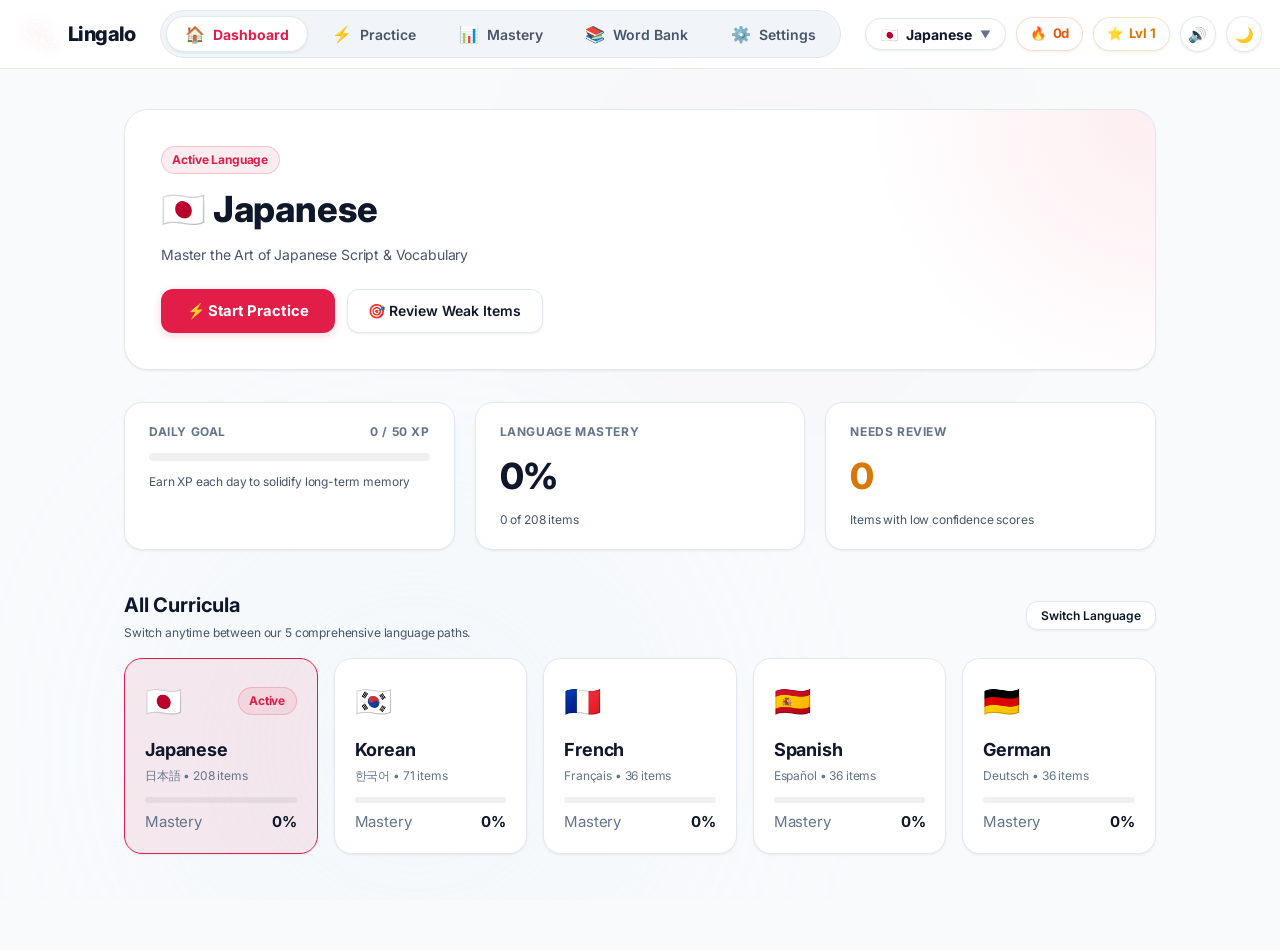
==== commit 93ea3e71: "Lingalo v2.0.1 {Fix mobile layout: Fixed bottom thumb navigation bar, responsive header, mobile-adap" ====
--- a/index.html
+++ b/index.html
@@ -100,32 +100,6 @@
                 </button>
             </div>
         </div>
-
-        <!-- Mobile Navigation Sub-Strip (Scrollable on small screens) -->
-        <nav class="mobile-nav-strip">
-            <div class="nav-pill-strip">
-                <button type="button" class="nav-tab-button active" data-nav-tab="dashboard" onclick="switchTab('dashboard')">
-                    <span class="nav-tab-icon">🏠</span>
-                    <span>Dashboard</span>
-                </button>
-                <button type="button" class="nav-tab-button" data-nav-tab="practice" onclick="switchTab('practice')">
-                    <span class="nav-tab-icon">⚡</span>
-                    <span>Practice</span>
-                </button>
-                <button type="button" class="nav-tab-button" data-nav-tab="mastery" onclick="switchTab('mastery')">
-                    <span class="nav-tab-icon">📊</span>
-                    <span>Mastery</span>
-                </button>
-                <button type="button" class="nav-tab-button" data-nav-tab="library" onclick="switchTab('library')">
-                    <span class="nav-tab-icon">📚</span>
-                    <span>Word Bank</span>
-                </button>
-                <button type="button" class="nav-tab-button" data-nav-tab="settings" onclick="switchTab('settings')">
-                    <span class="nav-tab-icon">⚙️</span>
-                    <span>Settings</span>
-                </button>
-            </div>
-        </nav>
     </header>
 
     <!-- Fluid Centered Main Page Content (Natural Window Scrolling!) -->
@@ -501,14 +475,16 @@
                     </button>
 
                     <!-- Score Pill -->
-                    <div class="header-stat-chip">
-                        <span>Score:</span>
+                    <div class="header-stat-chip study-stat-score" title="Current Score">
+                        <span class="study-stat-label">Score: </span>
+                        <span class="study-stat-icon">⭐</span>
                         <span class="font-bold text-amber-600" id="study-score-val">0</span>
                     </div>
 
                     <!-- Streak Pill -->
-                    <div class="header-stat-chip">
-                        <span>Streak:</span>
+                    <div class="header-stat-chip study-stat-streak" title="Correct Streak">
+                        <span class="study-stat-label">Streak: </span>
+                        <span class="study-stat-icon">🔥</span>
                         <span class="font-bold text-emerald-600" id="study-streak-val">0</span>
                     </div>
                 </div>
@@ -703,6 +679,30 @@
         </div>
     </div>
 
+    <!-- Mobile Bottom Navigation Bar (Fixed thumb-accessible tab bar) -->
+    <nav class="mobile-bottom-nav" aria-label="Mobile Navigation">
+        <button type="button" class="mobile-nav-btn active" data-nav-tab="dashboard" onclick="switchTab('dashboard')">
+            <span class="mobile-nav-icon">🏠</span>
+            <span class="mobile-nav-label">Home</span>
+        </button>
+        <button type="button" class="mobile-nav-btn" data-nav-tab="practice" onclick="switchTab('practice')">
+            <span class="mobile-nav-icon">⚡</span>
+            <span class="mobile-nav-label">Practice</span>
+        </button>
+        <button type="button" class="mobile-nav-btn" data-nav-tab="mastery" onclick="switchTab('mastery')">
+            <span class="mobile-nav-icon">📊</span>
+            <span class="mobile-nav-label">Mastery</span>
+        </button>
+        <button type="button" class="mobile-nav-btn" data-nav-tab="library" onclick="switchTab('library')">
+            <span class="mobile-nav-icon">📚</span>
+            <span class="mobile-nav-label">Words</span>
+        </button>
+        <button type="button" class="mobile-nav-btn" data-nav-tab="settings" onclick="switchTab('settings')">
+            <span class="mobile-nav-icon">⚙️</span>
+            <span class="mobile-nav-label">Settings</span>
+        </button>
+    </nav>
+
     <!-- Application Script -->
     <script src="js/app.js"></script>
     <script>
--- a/css/styles.css
+++ b/css/styles.css
@@ -357,20 +357,73 @@
     color: var(--text-primary);
 }
 
-/* Mobile Sub-Header Pill Strip (Scrollable on small screens) */
-.mobile-nav-strip {
-    display: none;
-    width: 100%;
-    padding: 0.6rem 1rem;
-    background: var(--bg-surface);
-    border-bottom: 1px solid var(--border-subtle);
-    overflow-x: auto;
-    white-space: nowrap;
-    -webkit-overflow-scrolling: touch;
-}
-
-.mobile-nav-strip::-webkit-scrollbar {
-    display: none;
+/* ==========================================================================
+   MOBILE BOTTOM NAVIGATION BAR (FIXED THUMB BAR)
+   ========================================================================== */
+.mobile-bottom-nav {
+    display: none; /* Hidden on desktop; enabled via @media (max-width: 768px) */
+    position: fixed;
+    bottom: 0;
+    left: 0;
+    right: 0;
+    height: calc(60px + env(safe-area-inset-bottom, 0px));
+    padding-bottom: env(safe-area-inset-bottom, 0px);
+    background: rgba(255, 255, 255, 0.94);
+    backdrop-filter: blur(20px);
+    -webkit-backdrop-filter: blur(20px);
+    border-top: 1px solid var(--border-subtle);
+    z-index: 150;
+    align-items: center;
+    justify-content: space-around;
+    box-shadow: 0 -4px 20px rgba(15, 23, 42, 0.04);
+}
+
+[data-theme="dark"] .mobile-bottom-nav {
+    background: rgba(17, 24, 39, 0.94);
+    box-shadow: 0 -4px 20px rgba(0, 0, 0, 0.35);
+}
+
+.mobile-nav-btn {
+    flex: 1;
+    display: flex;
+    flex-direction: column;
+    align-items: center;
+    justify-content: center;
+    gap: 3px;
+    height: 100%;
+    background: transparent;
+    border: none;
+    cursor: pointer;
+    color: var(--text-muted);
+    transition: all var(--transition-fast);
+    padding: 6px 0;
+    user-select: none;
+    -webkit-tap-highlight-color: transparent;
+}
+
+.mobile-nav-icon {
+    font-size: 1.25rem;
+    line-height: 1;
+    transition: transform 0.15s ease;
+}
+
+.mobile-nav-label {
+    font-size: 0.68rem;
+    font-weight: 600;
+    letter-spacing: 0.01em;
+    line-height: 1;
+}
+
+.mobile-nav-btn.active {
+    color: var(--accent);
+}
+
+.mobile-nav-btn.active .mobile-nav-icon {
+    transform: scale(1.12);
+}
+
+.mobile-nav-btn.active .mobile-nav-label {
+    font-weight: 800;
 }
 
 /* ==========================================================================
@@ -1304,22 +1357,38 @@
     z-index: 1000;
 }
 
-/* Utility Helpers */
+/* ==========================================================================
+   UTILITY HELPERS
+   ========================================================================== */
 .hidden { display: none !important; }
 .flex { display: flex; }
 .flex-col { flex-direction: column; }
 .flex-wrap { flex-wrap: wrap; }
 .items-center { align-items: center; }
+.items-start { align-items: flex-start; }
 .justify-between { justify-content: space-between; }
 .justify-center { justify-content: center; }
 .justify-end { justify-content: flex-end; }
+.flex-1 { flex: 1 1 0%; }
+.flex-grow { flex-grow: 1; }
+
+.grid { display: grid; }
+.grid-cols-1 { grid-template-columns: repeat(1, minmax(0, 1fr)); }
+.grid-cols-2 { grid-template-columns: repeat(2, minmax(0, 1fr)); }
+.grid-cols-3 { grid-template-columns: repeat(3, minmax(0, 1fr)); }
+.col-span-full { grid-column: 1 / -1; }
+
 .gap-1 { gap: 0.25rem; }
 .gap-2 { gap: 0.5rem; }
 .gap-3 { gap: 0.75rem; }
 .gap-4 { gap: 1rem; }
 .gap-6 { gap: 1.5rem; }
+.gap-8 { gap: 2rem; }
+
 .text-left { text-align: left; }
 .text-center { text-align: center; }
+.text-right { text-align: right; }
+
 .text-xs { font-size: 0.75rem; }
 .text-sm { font-size: 0.875rem; }
 .text-base { font-size: 1rem; }
@@ -1328,12 +1397,62 @@
 .text-2xl { font-size: 1.5rem; }
 .text-3xl { font-size: 1.875rem; }
 .text-4xl { font-size: 2.25rem; }
+.text-5xl { font-size: 3rem; }
+.text-6xl { font-size: 3.75rem; }
+
 .text-muted { color: var(--text-muted); }
 .text-secondary { color: var(--text-secondary); }
 .text-primary { color: var(--text-primary); }
+.text-amber-600 { color: #d97706; }
+.text-emerald-600 { color: #059669; }
+.text-red-500 { color: #ef4444; }
+
+.font-medium { font-weight: 500; }
 .font-bold { font-weight: 700; }
 .font-extrabold { font-weight: 800; }
+.font-mono { font-family: ui-monospace, SFMono-Regular, Menlo, Monaco, Consolas, monospace; }
+
 .w-full { width: 100%; }
+.w-28 { width: 7rem; }
+.w-10 { width: 2.5rem; }
+.h-full { height: 100%; }
+.h-2 { height: 0.5rem; }
+.h-1\.5 { height: 0.375rem; }
+
+.max-w-sm { max-width: 24rem; }
+.max-w-md { max-width: 28rem; }
+.max-w-xl { max-width: 36rem; }
+.max-w-2xl { max-width: 42rem; }
+.mx-auto { margin-left: auto; margin-right: auto; }
+
+.rounded-xl { border-radius: var(--radius-md); }
+.rounded-2xl { border-radius: var(--radius-lg); }
+.rounded-full { border-radius: var(--radius-full); }
+.overflow-hidden { overflow: hidden; }
+.whitespace-nowrap { white-space: nowrap; }
+.uppercase { text-transform: uppercase; }
+.tracking-wider { letter-spacing: 0.05em; }
+.tracking-widest { letter-spacing: 0.1em; }
+.cursor-pointer { cursor: pointer; }
+
+.border { border: 1px solid var(--border-card); }
+.border-t { border-top: 1px solid var(--border-subtle); }
+.border-b { border-bottom: 1px solid var(--border-subtle); }
+.border-slate-200 { border-color: var(--border-subtle); }
+
+.block { display: block; }
+.outline-none { outline: none; }
+.focus\:border-rose-500:focus { border-color: var(--accent); }
+.\!text-red-500 { color: #ef4444 !important; }
+.\!border-red-300 { border-color: #fca5a5 !important; }
+.\!border-amber-300 { border-color: #fcd34d !important; }
+.hover\:\!bg-red-50:hover { background-color: rgba(239, 68, 68, 0.08) !important; }
+.min-h-\[44px\] { min-height: 44px; }
+.min-h-\[16px\] { min-height: 16px; }
+.status-indicator { font-size: 0.75rem; color: var(--text-muted); transition: color var(--transition-fast); }
+.session-toggle-card.active .status-indicator { color: var(--accent); }
+.flashcard-front { }
+
 .mt-1 { margin-top: 0.25rem; }
 .mt-2 { margin-top: 0.5rem; }
 .mt-4 { margin-top: 1rem; }
@@ -1343,22 +1462,40 @@
 .mb-3 { margin-bottom: 0.75rem; }
 .mb-4 { margin-bottom: 1rem; }
 .mb-6 { margin-bottom: 1.5rem; }
+.my-1 { margin-top: 0.25rem; margin-bottom: 0.25rem; }
+.my-4 { margin-top: 1rem; margin-bottom: 1rem; }
+.pt-4 { padding-top: 1rem; }
+
+.p-3\.5 { padding: 0.875rem; }
+.p-4 { padding: 1rem; }
+.p-6 { padding: 1.5rem; }
 .py-1 { padding-top: 0.25rem; padding-bottom: 0.25rem; }
+.py-1\.5 { padding-top: 0.375rem; padding-bottom: 0.375rem; }
 .py-2 { padding-top: 0.5rem; padding-bottom: 0.5rem; }
+.py-2\.5 { padding-top: 0.625rem; padding-bottom: 0.625rem; }
 .py-3 { padding-top: 0.75rem; padding-bottom: 0.75rem; }
+.py-3\.5 { padding-top: 0.875rem; padding-bottom: 0.875rem; }
 .py-4 { padding-top: 1rem; padding-bottom: 1rem; }
 .py-12 { padding-top: 3rem; padding-bottom: 3rem; }
+.py-16 { padding-top: 4rem; padding-bottom: 4rem; }
+
 .px-2 { padding-left: 0.5rem; padding-right: 0.5rem; }
 .px-3 { padding-left: 0.75rem; padding-right: 0.75rem; }
+.px-3\.5 { padding-left: 0.875rem; padding-right: 0.875rem; }
 .px-4 { padding-left: 1rem; padding-right: 1rem; }
 .px-5 { padding-left: 1.25rem; padding-right: 1.25rem; }
+.px-6 { padding-left: 1.5rem; padding-right: 1.5rem; }
 .px-8 { padding-left: 2rem; padding-right: 2rem; }
+
 .space-y-2 > * + * { margin-top: 0.5rem; }
 .space-y-3 > * + * { margin-top: 0.75rem; }
 .space-y-4 > * + * { margin-top: 1rem; }
 .space-y-6 > * + * { margin-top: 1.5rem; }
 .space-y-8 > * + * { margin-top: 2rem; }
 
+.opacity-40 { opacity: 0.4; }
+.opacity-60 { opacity: 0.6; }
+
 .bg-surface-elevated {
     background: var(--bg-card-elevated);
 }
@@ -1367,49 +1504,364 @@
     font-family: var(--font-lang);
 }
 
+.study-stat-icon {
+    display: none;
+}
+
+/* Tablet helper classes */
+@media (min-width: 640px) {
+    .sm\:flex-row { flex-direction: row; }
+    .sm\:items-center { align-items: center; }
+    .sm\:w-auto { width: auto; }
+    .sm\:grid-cols-2 { grid-template-columns: repeat(2, minmax(0, 1fr)); }
+}
+
+@media (min-width: 769px) {
+    .md\:flex-row { flex-direction: row; }
+    .md\:items-center { align-items: center; }
+    .md\:w-auto { width: auto; }
+    .md\:flex-grow-0 { flex-grow: 0; }
+    .mobile-bottom-nav { display: none !important; }
+}
+
 /* ==========================================================================
-   RESPONSIVE BREAKPOINTS
+   MOBILE RESPONSIVE ARCHITECTURE (<= 768px)
+   Maintains 100% fidelity on desktop while making mobile fluid and rock-solid
    ========================================================================== */
-@media (max-width: 960px) {
+@media (max-width: 768px) {
+    /* Hide desktop center navigation tabs */
     .header-nav-center {
+        display: none !important;
+    }
+
+    /* Show mobile bottom thumb bar */
+    .mobile-bottom-nav {
+        display: flex !important;
+    }
+
+    /* Top Sticky Header */
+    .site-header-inner {
+        height: 56px;
+        padding: 0 0.85rem;
+        gap: 0.5rem;
+    }
+
+    .brand-logo-img {
+        width: 26px;
+        height: 26px;
+    }
+
+    .brand-title-text {
+        font-size: 1.125rem;
+    }
+
+    .header-actions-right {
+        gap: 0.35rem;
+    }
+
+    /* Compact Language Pill: show flag & down arrow, hide long name */
+    .lang-selector-button {
+        padding: 0.35rem 0.6rem;
+        font-size: 0.8rem;
+        gap: 0.3rem;
+    }
+    #top-lang-name {
         display: none;
     }
 
-    .mobile-nav-strip {
-        display: flex;
-    }
-
-    .site-header-inner {
-        padding: 0 1rem;
-    }
-
+    /* Hide level badge and audio button from header on mobile to prevent overflow */
+    .chip-xp {
+        display: none !important;
+    }
+    .site-header .header-action-icon-btn:not(:last-child) {
+        display: none !important;
+    }
+
+    .chip-streak {
+        padding: 0.3rem 0.5rem;
+        font-size: 0.75rem;
+        gap: 0.25rem;
+    }
+
+    .header-action-icon-btn {
+        width: 32px;
+        height: 32px;
+        font-size: 0.85rem;
+    }
+
+    /* Main Container: add bottom space for the fixed bottom bar */
     .app-main-content {
-        padding: 1.5rem 1rem 4rem 1rem;
-    }
-
+        padding: 1rem 0.85rem calc(72px + env(safe-area-inset-bottom, 0px)) 0.85rem;
+    }
+
+    /* Dashboard View */
+    .dash-hero-banner {
+        padding: 1.35rem 1.1rem;
+        margin-bottom: 1.25rem;
+        border-radius: var(--radius-lg);
+    }
+    .dash-hero-banner h1 {
+        font-size: clamp(1.75rem, 6.5vw, 2.25rem);
+    }
+    .dash-hero-banner .btn-primary,
+    .dash-hero-banner .btn-outline {
+        width: 100%;
+        justify-content: center;
+        padding: 0.75rem 1rem;
+    }
+
+    .dash-stats-row {
+        grid-template-columns: 1fr;
+        gap: 0.75rem;
+        margin-bottom: 1.5rem;
+    }
+    .dash-stat-box {
+        padding: 1rem 1.15rem;
+    }
+    .dash-stat-num {
+        font-size: 1.85rem;
+    }
+
+    .languages-hub-grid {
+        grid-template-columns: 1fr;
+        gap: 0.75rem;
+    }
+    .lang-hub-card {
+        padding: 1rem;
+    }
+
+    /* Practice Arena View */
+    .practice-arena-wrapper {
+        gap: 1.35rem;
+    }
+    .mode-cards-grid {
+        grid-template-columns: repeat(2, 1fr);
+        gap: 0.65rem;
+    }
+    .mode-select-card {
+        padding: 1rem 0.65rem;
+        gap: 0.4rem;
+    }
+    .mode-card-icon {
+        font-size: 1.85rem;
+        margin-bottom: 0;
+    }
+    .mode-card-title {
+        font-size: 0.95rem;
+    }
+    .mode-card-desc {
+        font-size: 0.72rem;
+        display: -webkit-box;
+        -webkit-line-clamp: 2;
+        -webkit-box-orient: vertical;
+        overflow: hidden;
+    }
+
+    .options-grid {
+        grid-template-columns: 1fr;
+        gap: 0.6rem;
+    }
+    .session-toggle-card {
+        padding: 0.85rem 1rem;
+    }
+
+    /* Mastery Matrix View */
+    .mastery-controls {
+        flex-direction: column;
+        align-items: stretch;
+        gap: 0.65rem;
+    }
+    .filter-pills-row {
+        overflow-x: auto;
+        white-space: nowrap;
+        flex-wrap: nowrap;
+        padding-bottom: 4px;
+        -webkit-overflow-scrolling: touch;
+    }
+    .filter-pills-row::-webkit-scrollbar {
+        display: none;
+    }
+    .filter-pill {
+        flex-shrink: 0;
+        padding: 0.35rem 0.85rem;
+        font-size: 0.8rem;
+    }
+    .search-input-wrapper {
+        min-width: 0;
+        width: 100%;
+    }
+    .mastery-grid {
+        grid-template-columns: repeat(auto-fill, minmax(92px, 1fr));
+        gap: 0.55rem;
+    }
+    .mastery-card {
+        padding: 0.75rem 0.4rem;
+    }
+    .mastery-card-char {
+        font-size: 1.45rem;
+    }
+
+    /* Word Bank View */
+    .word-bank-card {
+        padding: 0.85rem 1rem;
+    }
+
+    /* Settings View */
+    .card {
+        padding: 1.2rem 1rem;
+    }
+
+    /* Study Overlay Screen */
+    .study-top-bar {
+        height: 52px;
+        padding: 0 0.75rem;
+    }
+    .study-top-bar .btn-outline {
+        padding: 0.35rem 0.65rem;
+        font-size: 0.75rem;
+    }
+    .study-stat-label {
+        display: none !important;
+    }
+    .study-stat-icon {
+        display: inline !important;
+    }
+    .study-top-bar .header-stat-chip {
+        padding: 0.3rem 0.55rem;
+        font-size: 0.75rem;
+        gap: 0.25rem;
+    }
+
+    .study-body-center {
+        padding: 1rem 0.75rem;
+        justify-content: flex-start;
+        padding-top: 1.25rem;
+    }
+    .question-hero-box {
+        margin-bottom: 1.25rem;
+    }
+    .question-hero-char {
+        font-size: clamp(2.5rem, 13vw, 4.25rem);
+    }
+    .question-hero-sub {
+        font-size: 1rem;
+    }
+
+    /* Quiz Options 1-Column */
     .quiz-options-grid {
         grid-template-columns: 1fr;
-    }
-
-    .dash-hero-banner {
-        padding: 1.5rem;
-    }
-}
-
-@media (max-width: 600px) {
+        gap: 0.65rem;
+    }
+    .quiz-option-btn {
+        padding: 0.85rem 1rem;
+        font-size: 1.05rem;
+        min-height: 50px;
+    }
+
+    /* Flashcards Responsive */
+    .flashcard-wrapper {
+        height: clamp(200px, 32vh, 260px);
+        max-width: 100%;
+        margin-bottom: 1.25rem;
+    }
+    .flashcard-face {
+        padding: 1.25rem 0.75rem;
+        border-radius: var(--radius-lg);
+    }
+    .fc-rating-buttons {
+        width: 100%;
+        gap: 0.4rem;
+    }
+    .fc-rating-buttons button {
+        flex: 1;
+        min-width: 0;
+        padding: 0.75rem 0.2rem;
+        font-size: 0.78rem;
+        white-space: nowrap;
+    }
+
+    /* Virtual Keyboard Mobile Fit (320px-480px) */
+    .virtual-keyboard {
+        width: 100%;
+        max-width: 100%;
+        gap: 0.3rem;
+        margin-top: 0.75rem;
+        padding: 0;
+    }
+    .vk-row {
+        width: 100%;
+        display: flex;
+        justify-content: center;
+        gap: 0.2rem;
+    }
+    .vk-key {
+        flex: 1;
+        min-width: 0;
+        max-width: 36px;
+        height: 42px;
+        padding: 0;
+        display: flex;
+        align-items: center;
+        justify-content: center;
+        font-size: 1rem;
+        border-radius: 6px;
+    }
+    .vk-key-wide {
+        flex: 1.4;
+        max-width: 52px;
+        font-size: 0.75rem;
+        font-weight: 700;
+    }
+
+    /* Match Pairs */
+    .match-pairs-grid {
+        grid-template-columns: repeat(2, 1fr);
+        gap: 0.45rem;
+        max-width: 100%;
+    }
+    .match-card {
+        padding: 0.75rem 0.35rem;
+        font-size: 1rem;
+        min-height: 48px;
+    }
+
+    /* Results Screen */
+    #screen-results {
+        padding: 1.5rem 0.85rem calc(72px + env(safe-area-inset-bottom, 0px)) 0.85rem;
+    }
+    #screen-results .grid-cols-3 {
+        gap: 0.4rem;
+    }
+    #screen-results .card {
+        padding: 0.75rem 0.35rem;
+    }
+    #screen-results .text-3xl {
+        font-size: 1.4rem;
+    }
+
+    /* Modals */
+    .modal-overlay {
+        padding: 0.75rem;
+    }
+    .modal-dialog {
+        padding: 1.25rem 1rem;
+        max-height: 88vh;
+        overflow-y: auto;
+    }
     .lang-picker-grid {
         grid-template-columns: 1fr;
-    }
-
-    .dash-stats-row {
+        gap: 0.65rem;
+    }
+}
+
+@media (max-width: 380px) {
+    .mode-cards-grid {
         grid-template-columns: 1fr;
     }
-
     .mastery-grid {
-        grid-template-columns: repeat(auto-fill, minmax(105px, 1fr));
-    }
-
-    .match-pairs-grid {
-        grid-template-columns: 1fr;
-    }
-}
+        grid-template-columns: repeat(3, 1fr);
+    }
+    .brand-title-text {
+        font-size: 1rem;
+    }
+}
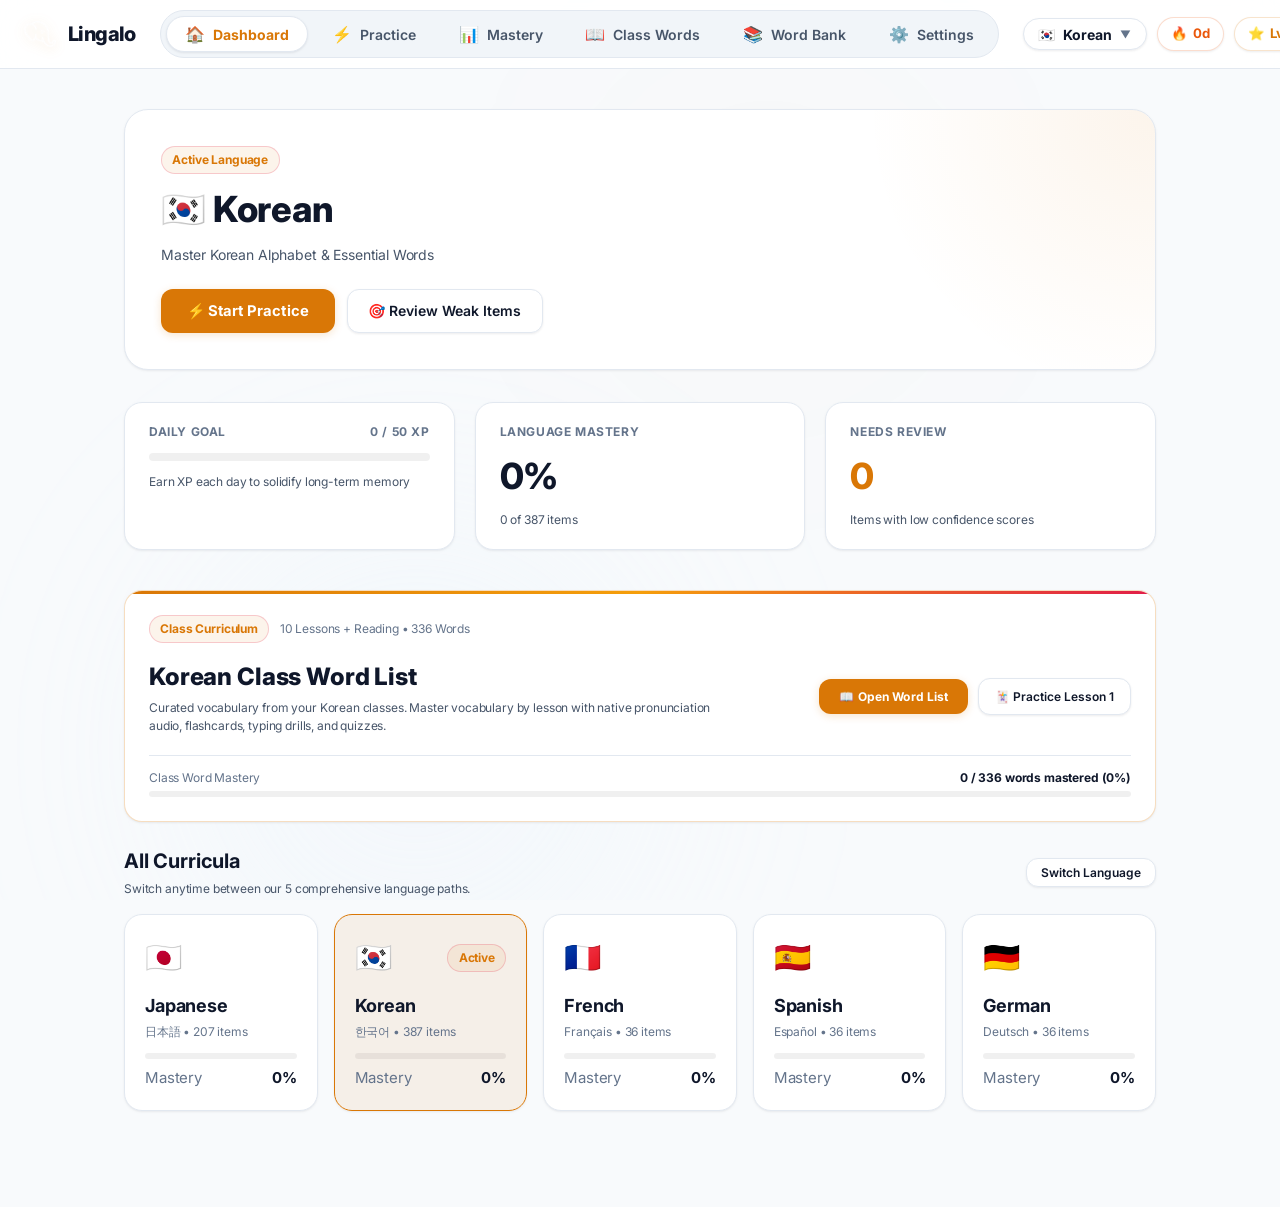
==== commit 07e5e158: "Set Korean as default language and add integrated Korean Class Word List curriculum" ====
--- a/index.html
+++ b/index.html
@@ -57,6 +57,10 @@
                         <span class="nav-tab-icon">📊</span>
                         <span>Mastery</span>
                     </button>
+                    <button type="button" class="nav-tab-button" data-nav-tab="class-words" id="nav-btn-class-words" onclick="switchTab('class-words')">
+                        <span class="nav-tab-icon">📖</span>
+                        <span>Class Words</span>
+                    </button>
                     <button type="button" class="nav-tab-button" data-nav-tab="library" onclick="switchTab('library')">
                         <span class="nav-tab-icon">📚</span>
                         <span>Word Bank</span>
@@ -72,8 +76,8 @@
             <div class="header-actions-right">
                 <!-- Language Selector Dropdown Pill -->
                 <button type="button" class="lang-selector-button" id="top-lang-pill" onclick="openLanguageModal()">
-                    <span id="top-lang-flag">🇯🇵</span>
-                    <span id="top-lang-name">Japanese</span>
+                    <span id="top-lang-flag">🇰🇷</span>
+                    <span id="top-lang-name">Korean</span>
                     <span class="dropdown-arrow">▼</span>
                 </button>
 
@@ -117,8 +121,8 @@
                         <div class="flex items-center gap-2">
                             <span class="chip-badge chip-accent text-xs">Active Language</span>
                         </div>
-                        <h1 class="text-4xl font-extrabold text-primary" id="dash-welcome-title">🇯🇵 Japanese</h1>
-                        <p class="text-sm text-secondary" id="dash-welcome-sub">Master the Art of Japanese Script & Vocabulary</p>
+                        <h1 class="text-4xl font-extrabold text-primary" id="dash-welcome-title">🇰🇷 Korean</h1>
+                        <p class="text-sm text-secondary" id="dash-welcome-sub">Master Korean Alphabet & Essential Words</p>
                         
                         <div class="flex flex-wrap gap-3 mt-4">
                             <button type="button" class="btn-primary" onclick="switchTab('practice')">
@@ -157,6 +161,39 @@
                         <div class="text-xs font-bold text-muted uppercase tracking-wider">Needs Review</div>
                         <div class="dash-stat-num text-amber-600" id="dash-stat-weak">0</div>
                         <span class="text-xs text-secondary">Items with low confidence scores</span>
+                    </div>
+                </div>
+
+                <!-- Korean Class Word List Spotlight Card (Visible when Korean is active) -->
+                <div id="dash-korean-class-card" class="korean-class-hero-card">
+                    <div class="korean-class-hero-badge-row">
+                        <span class="chip-badge chip-accent text-xs">Class Curriculum</span>
+                        <span class="text-xs text-muted font-semibold">10 Lessons + Reading • 336 Words</span>
+                    </div>
+                    <div class="korean-class-hero-body">
+                        <div>
+                            <h2 class="text-2xl font-extrabold text-primary mb-1">Korean Class Word List</h2>
+                            <p class="text-xs text-secondary max-w-xl">
+                                Curated vocabulary from your Korean classes. Master vocabulary by lesson with native pronunciation audio, flashcards, typing drills, and quizzes.
+                            </p>
+                        </div>
+                        <div class="korean-class-hero-actions">
+                            <button type="button" class="btn-primary text-xs py-2.5 px-5" onclick="switchTab('class-words')">
+                                📖 Open Word List
+                            </button>
+                            <button type="button" class="btn-outline text-xs py-2.5 px-4" onclick="practiceSelectedClassLesson('flashcards', '01과')">
+                                🃏 Practice Lesson 1
+                            </button>
+                        </div>
+                    </div>
+                    <div class="korean-class-progress-strip">
+                        <div class="flex justify-between items-center text-xs text-muted mb-1">
+                            <span>Class Word Mastery</span>
+                            <span class="font-bold text-primary" id="dash-class-mastery-val">0 / 336 mastered</span>
+                        </div>
+                        <div class="w-full bg-slate-200 rounded-full h-1.5 overflow-hidden" style="background: rgba(0,0,0,0.06);">
+                            <div id="dash-class-progress-bar" class="h-full rounded-full transition-all duration-300" style="width: 0%; background: #d97706;"></div>
+                        </div>
                     </div>
                 </div>
 
@@ -314,6 +351,73 @@
                     <!-- Mastery Matrix Grid -->
                     <div class="mastery-grid" id="mastery-items-grid">
                         <!-- Injected by JavaScript -->
+                    </div>
+                </div>
+            </section>
+
+            <!-- ========================================== -->
+            <!-- 3.5. KOREAN CLASS WORD LIST VIEW           -->
+            <!-- ========================================== -->
+            <section id="view-class-words" class="view-container hidden">
+                <div class="flex flex-col gap-6">
+                    <!-- Header with Title and Quick Drill Actions -->
+                    <div class="flex flex-col md:flex-row md:items-center justify-between gap-4">
+                        <div>
+                            <div class="flex items-center gap-2 mb-1">
+                                <span class="chip-badge text-xs" style="background: rgba(217,119,6,0.15); color: #d97706;">Class Curriculum</span>
+                                <span class="text-xs text-muted font-semibold">10 Lessons + Reading • 336 Words</span>
+                            </div>
+                            <h1 class="text-3xl font-extrabold text-primary mb-1">Korean Class Word List</h1>
+                            <p class="text-sm text-secondary">Complete vocabulary from your Korean classes with audio, romanization, and spaced-repetition drills.</p>
+                        </div>
+                        <div class="flex flex-wrap gap-2">
+                            <button type="button" class="btn-primary text-xs py-2.5 px-4" onclick="practiceSelectedClassLesson('flashcards')">
+                                🃏 Flashcards
+                            </button>
+                            <button type="button" class="btn-primary text-xs py-2.5 px-4" onclick="practiceSelectedClassLesson('quiz')">
+                                🎯 Quiz Mode
+                            </button>
+                            <button type="button" class="btn-outline text-xs py-2.5 px-4" onclick="practiceSelectedClassLesson('typing')">
+                                ⌨️ Typing Drill
+                            </button>
+                            <button type="button" class="btn-outline text-xs py-2.5 px-4" onclick="practiceSelectedClassLesson('speedMatch')">
+                                ⚡ Speed Sprint
+                            </button>
+                        </div>
+                    </div>
+
+                    <!-- Lesson Selector Strip -->
+                    <div class="class-lesson-selector-wrap">
+                        <div class="class-lesson-tabs" id="class-lesson-tabs-container">
+                            <!-- Injected dynamically by JS -->
+                        </div>
+                    </div>
+
+                    <!-- Filter & Search Controls -->
+                    <div class="mastery-controls">
+                        <div class="filter-pills-row" id="class-filter-pills-row">
+                            <button type="button" class="filter-pill active" data-class-filter="all" onclick="setClassWordFilter('all')">All Words (<span id="class-cnt-all">336</span>)</button>
+                            <button type="button" class="filter-pill" data-class-filter="weak" onclick="setClassWordFilter('weak')">Needs Review (<span id="class-cnt-weak">0</span>)</button>
+                            <button type="button" class="filter-pill" data-class-filter="mastered" onclick="setClassWordFilter('mastered')">Mastered (<span id="class-cnt-mastered">0</span>)</button>
+                        </div>
+
+                        <div class="flex items-center gap-3 w-full md:w-auto">
+                            <div class="search-input-wrapper flex-grow md:flex-grow-0">
+                                <span class="search-icon">🔍</span>
+                                <input type="text" id="class-word-search" placeholder="Search Hangul, romaja, meaning..." class="search-input" oninput="handleClassWordSearch(this.value)">
+                            </div>
+                            <span class="text-xs text-muted whitespace-nowrap" id="class-count-indicator">Showing 336 words</span>
+                        </div>
+                    </div>
+
+                    <!-- Current Lesson Banner Summary -->
+                    <div id="class-lesson-info-bar" class="class-lesson-info-bar">
+                        <!-- Injected dynamically by JS -->
+                    </div>
+
+                    <!-- Class Words Grid -->
+                    <div class="class-words-grid" id="class-words-grid">
+                        <!-- Injected dynamically by JS -->
                     </div>
                 </div>
             </section>
@@ -693,6 +797,10 @@
             <span class="mobile-nav-icon">📊</span>
             <span class="mobile-nav-label">Mastery</span>
         </button>
+        <button type="button" class="mobile-nav-btn" data-nav-tab="class-words" id="mobile-nav-btn-class-words" onclick="switchTab('class-words')">
+            <span class="mobile-nav-icon">📖</span>
+            <span class="mobile-nav-label">Class</span>
+        </button>
         <button type="button" class="mobile-nav-btn" data-nav-tab="library" onclick="switchTab('library')">
             <span class="mobile-nav-icon">📚</span>
             <span class="mobile-nav-label">Words</span>
@@ -703,7 +811,8 @@
         </button>
     </nav>
 
-    <!-- Application Script -->
+    <!-- Application Scripts -->
+    <script src="js/korean_class_words.js"></script>
     <script src="js/app.js"></script>
     <script>
         // Inline UI Helper Functions
--- a/css/styles.css
+++ b/css/styles.css
@@ -1865,3 +1865,297 @@
         font-size: 1rem;
     }
 }
+
+/* ==========================================================================
+   KOREAN CLASS WORD LIST STYLES
+   ========================================================================== */
+.korean-class-hero-card {
+    background: var(--bg-card);
+    border: 1px solid rgba(217, 119, 6, 0.25);
+    border-radius: var(--radius-lg);
+    padding: 1.5rem;
+    box-shadow: var(--card-shadow);
+    display: flex;
+    flex-direction: column;
+    gap: 1rem;
+    position: relative;
+    overflow: hidden;
+    transition: all var(--transition-fast);
+}
+
+.korean-class-hero-card::before {
+    content: '';
+    position: absolute;
+    top: 0;
+    left: 0;
+    right: 0;
+    height: 3px;
+    background: linear-gradient(90deg, #d97706, #f59e0b, #e11d48);
+}
+
+.korean-class-hero-card:hover {
+    box-shadow: var(--card-shadow-hover);
+    border-color: rgba(217, 119, 6, 0.45);
+}
+
+.korean-class-hero-badge-row {
+    display: flex;
+    align-items: center;
+    gap: 0.65rem;
+}
+
+.korean-class-hero-body {
+    display: flex;
+    flex-direction: column;
+    gap: 1rem;
+}
+
+@media (min-width: 640px) {
+    .korean-class-hero-body {
+        flex-direction: row;
+        align-items: center;
+        justify-content: space-between;
+    }
+}
+
+.korean-class-hero-actions {
+    display: flex;
+    flex-wrap: wrap;
+    gap: 0.6rem;
+    align-items: center;
+}
+
+.korean-class-progress-strip {
+    border-top: 1px solid var(--border-subtle);
+    padding-top: 0.85rem;
+    margin-top: 0.25rem;
+}
+
+/* Lesson Selector Tabs */
+.class-lesson-selector-wrap {
+    width: 100%;
+    overflow-x: auto;
+    padding-bottom: 0.35rem;
+    -webkit-overflow-scrolling: touch;
+}
+
+.class-lesson-tabs {
+    display: flex;
+    gap: 0.5rem;
+    min-width: max-content;
+}
+
+.class-lesson-tab {
+    background: var(--bg-card);
+    border: 1px solid var(--border-card);
+    border-radius: var(--radius-full);
+    padding: 0.45rem 0.95rem;
+    font-size: 0.8rem;
+    font-weight: 600;
+    color: var(--text-secondary);
+    display: flex;
+    align-items: center;
+    gap: 0.4rem;
+    cursor: pointer;
+    transition: all var(--transition-fast);
+    white-space: nowrap;
+}
+
+.class-lesson-tab:hover {
+    border-color: var(--border-hover);
+    color: var(--text-primary);
+    background: var(--bg-card-hover);
+}
+
+.class-lesson-tab.active {
+    background: var(--accent);
+    color: #ffffff;
+    border-color: var(--accent);
+    box-shadow: 0 3px 10px var(--accent-glow);
+}
+
+.class-lesson-tab-count {
+    font-size: 0.7rem;
+    padding: 0.1rem 0.45rem;
+    border-radius: var(--radius-full);
+    background: rgba(0, 0, 0, 0.06);
+    color: inherit;
+    font-weight: 700;
+}
+
+.class-lesson-tab.active .class-lesson-tab-count {
+    background: rgba(255, 255, 255, 0.25);
+    color: #ffffff;
+}
+
+[data-theme="dark"] .class-lesson-tab-count {
+    background: rgba(255, 255, 255, 0.1);
+}
+
+/* Lesson Summary Info Bar */
+.class-lesson-info-bar {
+    background: var(--bg-card-elevated);
+    border: 1px solid var(--border-card);
+    border-radius: var(--radius-md);
+    padding: 0.85rem 1.25rem;
+    display: flex;
+    flex-direction: column;
+    gap: 0.5rem;
+}
+
+@media (min-width: 640px) {
+    .class-lesson-info-bar {
+        flex-direction: row;
+        align-items: center;
+        justify-content: space-between;
+    }
+}
+
+.class-lesson-info-left {
+    display: flex;
+    align-items: center;
+    gap: 0.75rem;
+}
+
+.class-lesson-title-badge {
+    font-size: 0.85rem;
+    font-weight: 800;
+    color: var(--accent);
+    background: var(--accent-bg);
+    padding: 0.25rem 0.65rem;
+    border-radius: var(--radius-sm);
+}
+
+.class-lesson-theme-text {
+    font-size: 0.85rem;
+    font-weight: 600;
+    color: var(--text-primary);
+}
+
+.class-lesson-meta-text {
+    font-size: 0.75rem;
+    color: var(--text-muted);
+}
+
+/* Class Words Grid */
+.class-words-grid {
+    display: grid;
+    grid-template-columns: repeat(auto-fill, minmax(280px, 1fr));
+    gap: 1rem;
+}
+
+@media (max-width: 640px) {
+    .class-words-grid {
+        grid-template-columns: 1fr;
+    }
+}
+
+.class-word-card {
+    background: var(--bg-card);
+    border: 1px solid var(--border-card);
+    border-radius: var(--radius-md);
+    padding: 1.15rem;
+    display: flex;
+    flex-direction: column;
+    gap: 0.5rem;
+    box-shadow: var(--card-shadow);
+    transition: all var(--transition-fast);
+    cursor: pointer;
+    position: relative;
+}
+
+.class-word-card:hover {
+    border-color: var(--border-hover);
+    box-shadow: var(--card-shadow-hover);
+    transform: translateY(-2px);
+}
+
+.class-word-card.pulse-light {
+    animation: pulseBorder 0.35s ease;
+}
+
+@keyframes pulseBorder {
+    0% { transform: scale(1); }
+    50% { transform: scale(1.02); border-color: var(--accent); }
+    100% { transform: scale(1); }
+}
+
+.class-word-card-top {
+    display: flex;
+    align-items: center;
+    justify-content: space-between;
+    gap: 0.5rem;
+}
+
+.class-word-tag {
+    font-size: 0.7rem;
+    font-weight: 700;
+    color: var(--accent);
+    background: var(--accent-bg);
+    padding: 0.15rem 0.5rem;
+    border-radius: var(--radius-sm);
+    font-family: var(--font-ui);
+}
+
+.class-word-note-chip {
+    font-size: 0.7rem;
+    color: var(--text-muted);
+    background: rgba(0, 0, 0, 0.04);
+    border: 1px solid var(--border-subtle);
+    padding: 0.15rem 0.5rem;
+    border-radius: var(--radius-sm);
+    max-width: 130px;
+    overflow: hidden;
+    text-overflow: ellipsis;
+    white-space: nowrap;
+}
+
+[data-theme="dark"] .class-word-note-chip {
+    background: rgba(255, 255, 255, 0.05);
+}
+
+.class-word-speaker-btn {
+    font-size: 0.85rem;
+    opacity: 0.7;
+    transition: opacity var(--transition-fast), transform var(--transition-fast);
+    padding: 0.2rem;
+    border-radius: var(--radius-sm);
+}
+
+.class-word-card:hover .class-word-speaker-btn {
+    opacity: 1;
+    transform: scale(1.15);
+}
+
+.class-word-hangul {
+    font-size: 1.75rem;
+    font-weight: 800;
+    color: var(--text-primary);
+    font-family: var(--font-lang);
+    line-height: 1.25;
+    letter-spacing: -0.02em;
+}
+
+.class-word-rom {
+    font-size: 0.85rem;
+    font-weight: 700;
+    color: var(--accent);
+    font-family: var(--font-ui);
+}
+
+.class-word-def {
+    font-size: 0.95rem;
+    font-weight: 600;
+    color: var(--text-primary);
+    line-height: 1.35;
+}
+
+.class-word-footer {
+    display: flex;
+    align-items: center;
+    justify-content: space-between;
+    margin-top: auto;
+    padding-top: 0.5rem;
+    border-top: 1px solid var(--border-subtle);
+}
+
